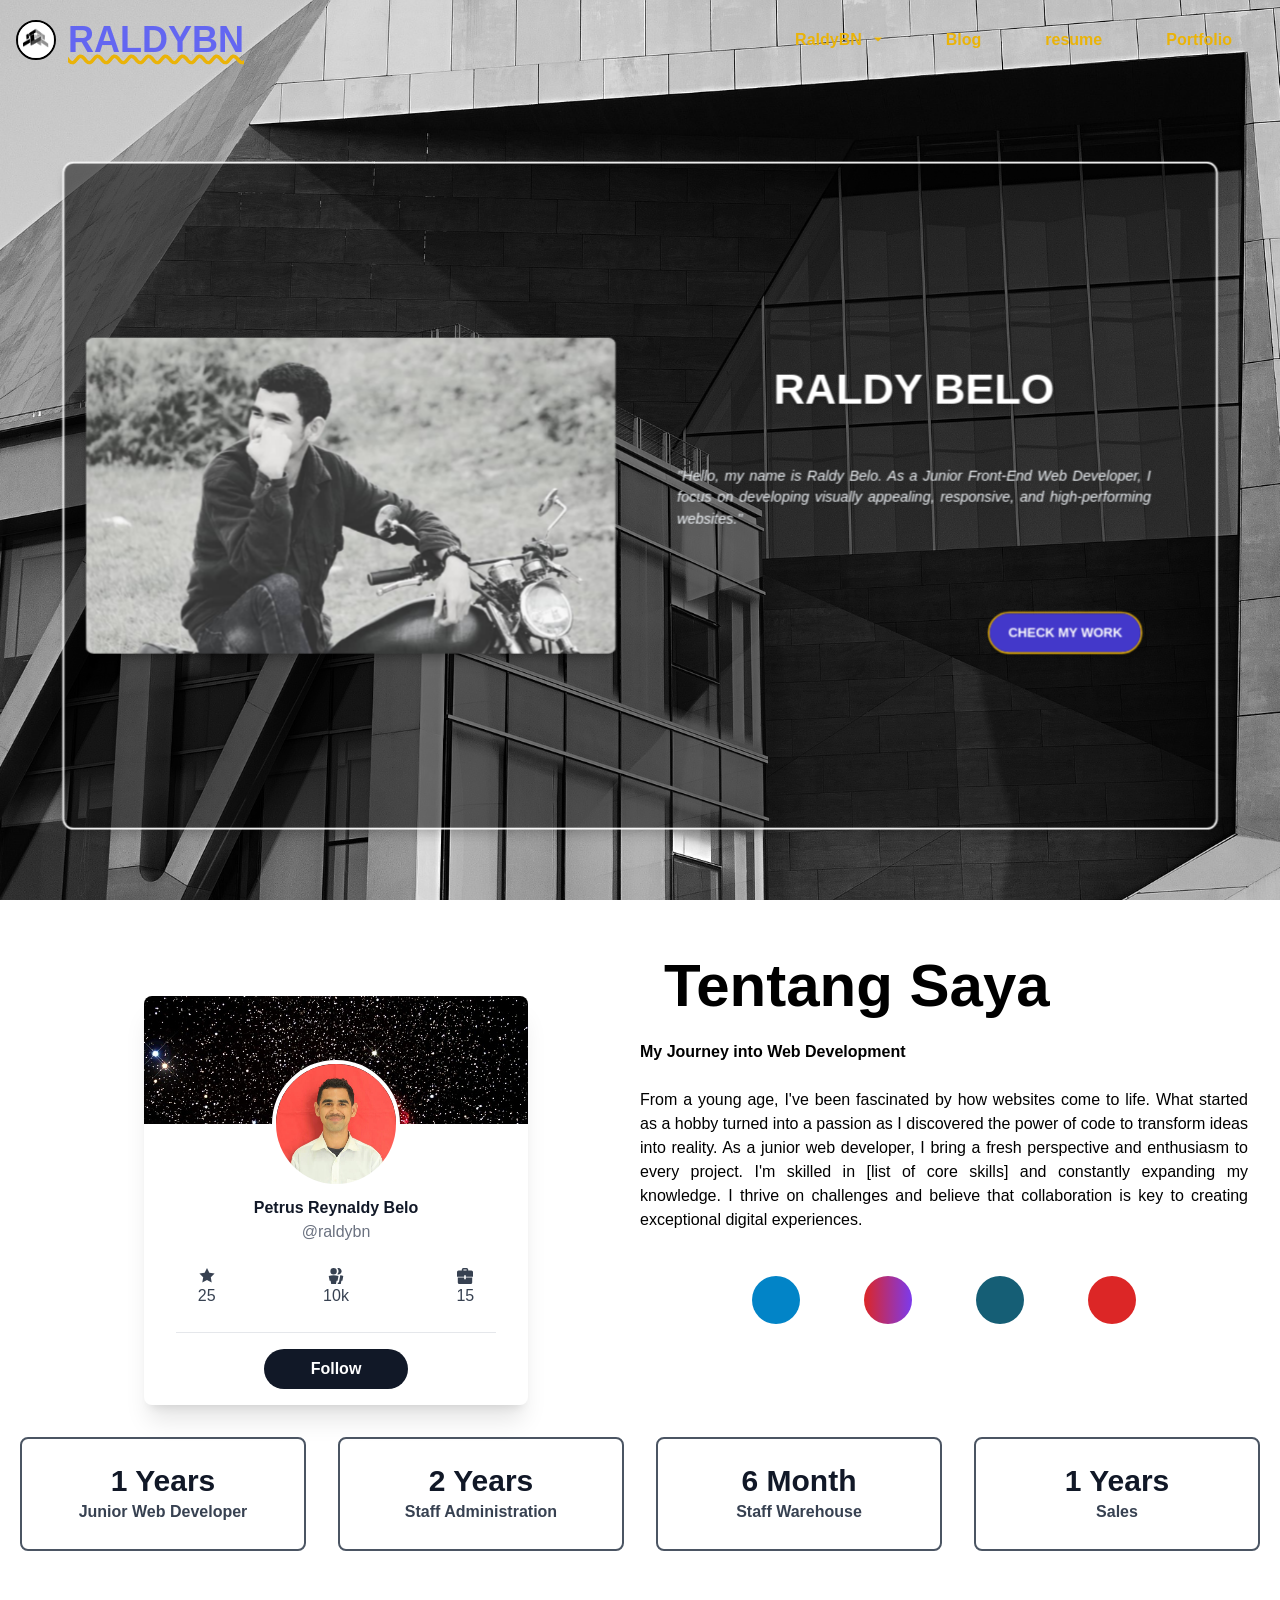
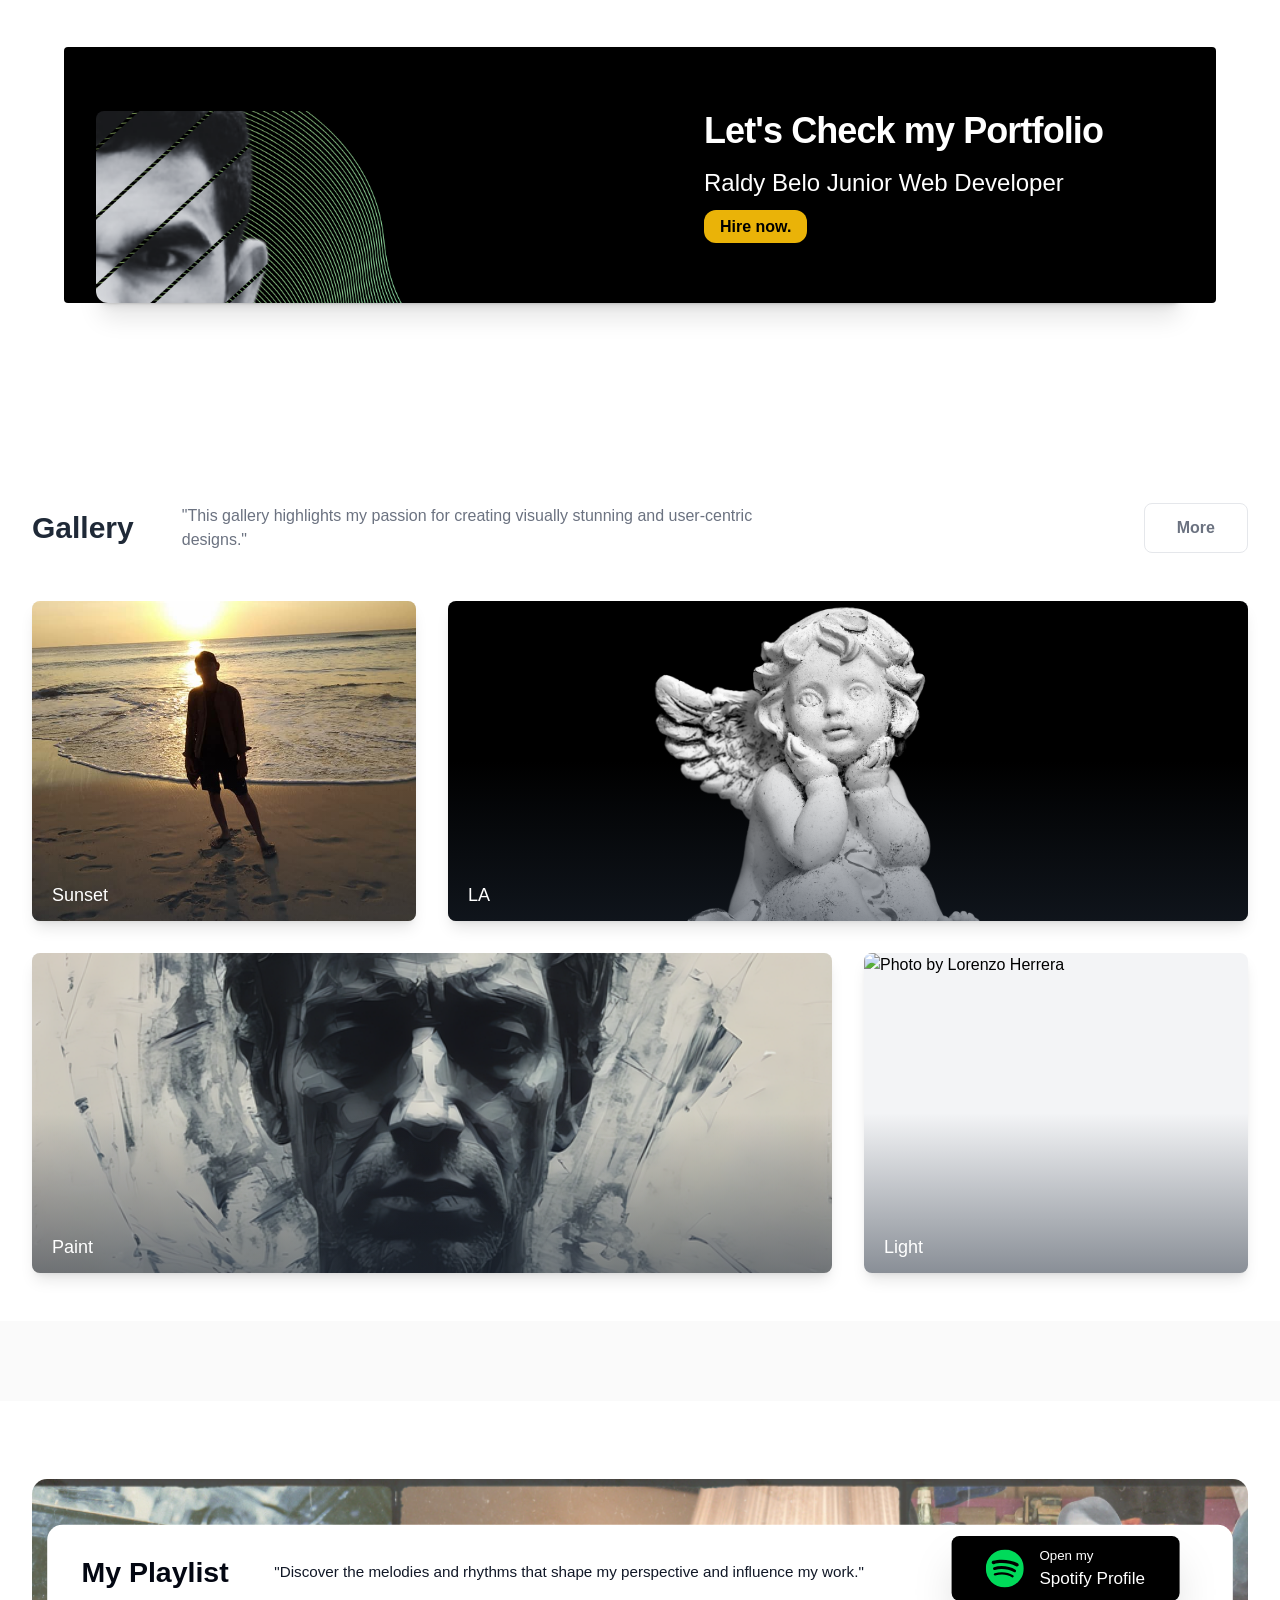
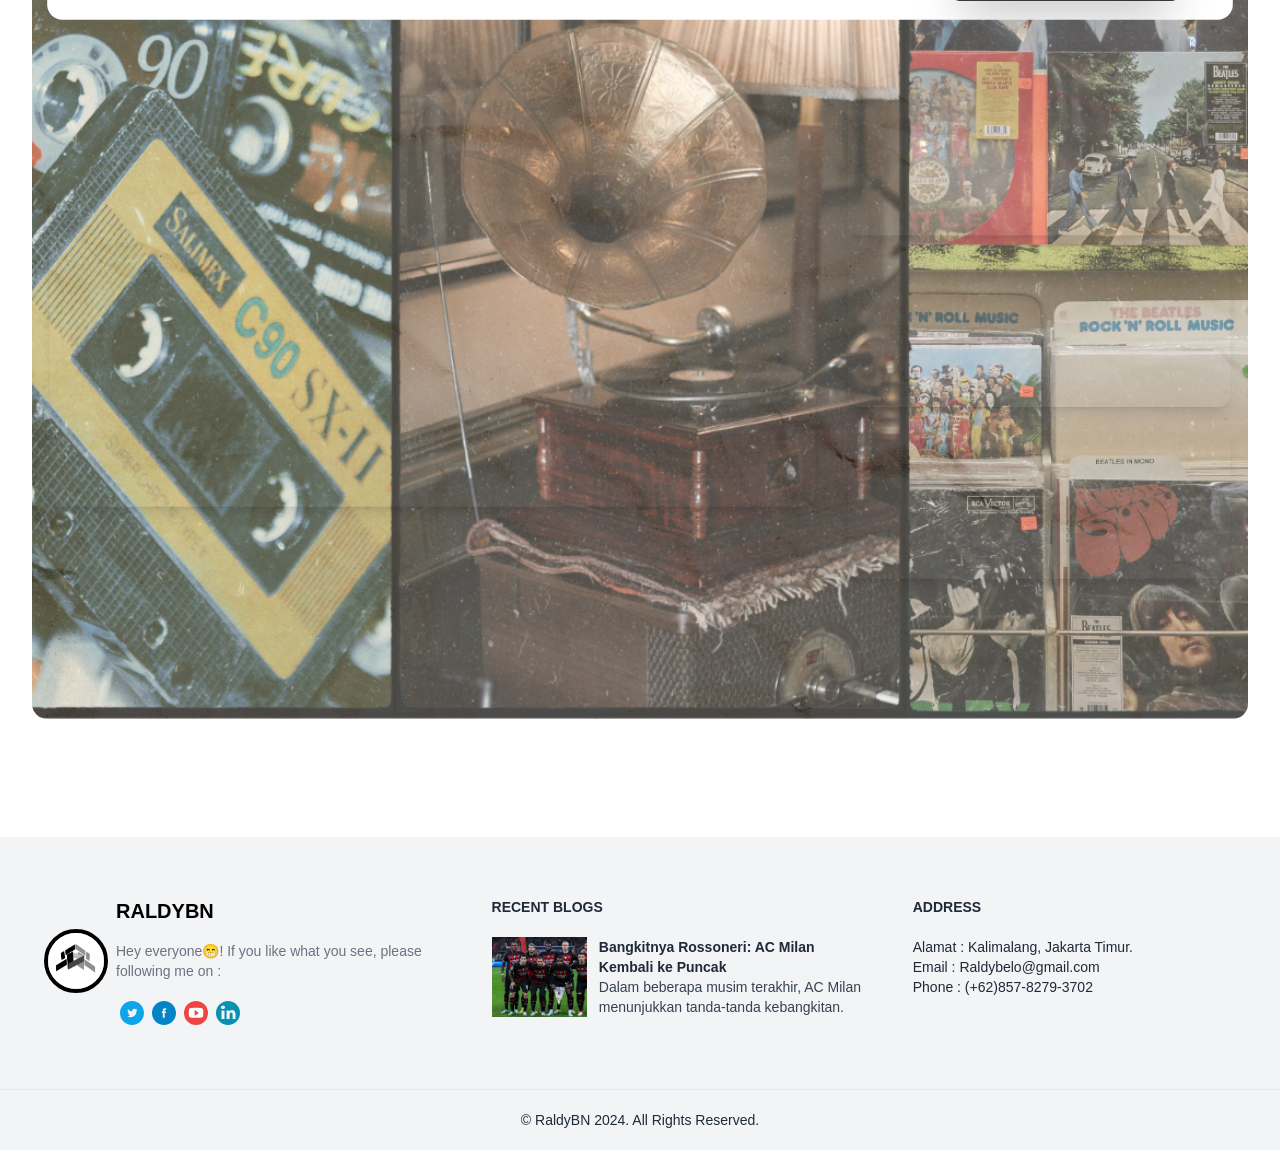
==== public/index.html @ c0b7b654 "pembaruan" ====
<!doctype html>
<html>
<head>
  <meta charset="UTF-8">
  <meta name="viewport" content="width=device-width, initial-scale=1.0">
  <script src="https://unpkg.com/boxicons@2.1.4/dist/boxicons.js"></script>
  <link rel="stylesheet" href="/public/css/style.css">
  <title>RaldyBN | Website</title>
  <link href="/public/img/logo.png" class="border-2 border-black rounded-full" style="max-width: 100%" rel="icon" />
</head>


<body class="bg-white">
  <header class="bg-transparent absolute top-0 left-0 w-full flex items-center justify-center z-10 transition duration-300 ease-in-out">
    <div class="container">
      <div class="flex items-center justify-between relative">
        <div class="px-4 flex justify-center items-center gap-1 ">
          <img src="/public/img/logo.png" alt="" class="border-2 border-black rounded-full lg:w-10 w-8">
         <a href="index.html" class="lg:text-4xl text-2xl text-indigo-500 bg-opacity-50 font-extrabold block p-2 underline decoration-wavy decoration-yellow-500 ">RALDYBN</a>
        </div>
        <div class="flex items-center px-4">
          <button id="hamburger" name="hamburger" type="button" class="block absolute right-4 lg:hidden">
            <span class="hamburger-line white transition duration-300 ease-in-out origin-top-left"></span>
            <span class="hamburger-line transition duration-300 ease-in-out"></span>
            <span class="hamburger-line transition duration-300 ease-in-out origin-bottom-left"></span>
          </button>
          <nav id="nav-menu" class="hidden  absolute py-5 bg-white shadow-lg w-auto right-4 left-4 top-full lg:block lg:static lg:bg-transparent lg:max-w-full lg:shadow-none  lg: rounded-none">
            <ul class="block lg:flex ">
              <!-- <li class="group">
                <a href="#home" class="text-base lg:text-slate-200 text-black font-bold py-2 mx-8 flex transition duration-300 ease-in-out group-hover:text-yellow-500">Beranda</a>
              </li> -->
              <div class="group">
                    <button type="button"
                        class="text-base lg:text-yellow-500 text-black font-bold py-2 mx-8 flex items-center transition duration-300 ease-in-out group-hover:text-yellow-500 lg:group-hover:text-white rounded focus:bg-gray-900">
                        RaldyBN
                        <!-- Dropdown arrow -->
                        <svg class="w-4 h-4 ml-2 -mr-1" xmlns="http://www.w3.org/2000/svg" viewBox="0 0 20 20" fill="currentColor">
                            <path fill-rule="evenodd" d="M10 12l-5-5h10l-5 5z" />
                        </svg>
                    </button>
                <!-- Dropdown menu -->
                <div
                    class="absolute overflow-hidden lg:left-cost w-40  origin-top-left bg-white divide-y divide-gray-100 rounded-md shadow-lg opacity-0 invisible group-hover:opacity-100 group-hover:visible transition duration-300">
                    <div class="py-4">
                      <a href="index.html" class="font-bold block px-4 py-2 text-sm text-gray-700 hover:text-yellow-500 lg:hover:bg-gray-100">Home</a>
                      <a href="index.html#about" class="font-bold block px-4 py-2 text-sm text-gray-700 hover:text-yellow-500 lg:hover:bg-gray-100">Tentang Saya</a>
                      <a href="index.html#gallery" class="font-bold block px-4 py-2 text-sm text-gray-700 hover:text-yellow-500 lg:hover:bg-gray-100">Gallery</a>
                      <a href="index.html#music" class="font-bold block px-4 py-2 text-sm text-gray-700 hover:text-yellow-500 lg:hover:bg-gray-100">Music</a>
                      <!-- <a href="index.html#contact" class="block px-4 py-2 text-sm text-gray-700 hover:text-yellow-500 lg:hover:bg-gray-100">Kontak Saya</a> -->
                  </div>
                </div>
              </div>
              <!-- <li class="group">
                <a href="#about" class="text-base lg:text-slate-200 text-black font-bold py-2 mx-8 flex transition duration-300 ease-in-out group-hover:text-yellow-500">Tentang Saya</a>
              </li> -->
              <li class="group">
                <a href="blog.html" class=" text-base lg:text-yellow-500 text-black font-bold py-2 mx-8 flex transition duration-300 hover:text-yellow-500 ease-in-out lg:group-hover:text-white">Blog</a>
              </li>
              <li class="group">
                <a href="resume.html" class="text-base lg:text-yellow-500 text-black font-bold py-2 mx-8 flex transition duration-300 hover:text-yellow-500 ease-in-out lg:group-hover:text-white">resume</a>
              </li>
              <li class="group">
                <a href="portfolio.html" class="text-base lg:text-yellow-500 text-black font-bold py-2 mx-8 flex transition duration-300 hover:text-yellow-500 ease-in-out lg:group-hover:text-white">Portfolio</a>
              </li>
              <!-- <li class="group">
                <a href="#contact" class="text-base lg:text-slate-200 text-black font-bold py-2 mx-8 flex transition duration-300 ease-in-out group-hover:text-yellow-500">Kontak Kami</a>
              </li> -->
            </ul>
          </nav>
        </div>
      </div>
    </div>
  </header>


  <!-- HOME START -->
  <section id="home" class="w-full h-screen bg-[url('/public/img/building.jpg')]  bg-center bg-cover bg-no-repeat">
  <!-- <section id="home" class="w-full h-screen bg-slate-100"> -->
    <div class="bg-transparent scale-95 h-full py-20">
      <div class="container gap-5 p-4 h-full drop-shadow-lg bg-black border-white scale-95 bg-opacity-50 border-solid border-2 rounded-xl lg:mt-12 lg:flex items-center mx-auto lg:px-6 md:px-12 shadow-lg">
          <div class="grid justify-items-center flex-col gap-8 md:flex-row w-full items-center">
              <div class="md:w-1/2 lg:w-full mt-8 md:mt-0">
                <img src="/public/img/img-9.png" alt="Hero Image" class=" drop-shadow-lg rounded-lg shadow-lg" />
              </div>
          </div>
          <div class="grid lg:p-12 text-justify items-center">
            <h1 class="text-4xl md:text-6xl lg:text-5xl lg:my-4 mb-0 mt-4 text-white p-5 font-extrabold justify-self-center drop-shadow-lg">
              RALDY<span class="text-white"> BELO</span> 
            </h1>
            
            <br>
            <p class="font-thin italic text-slate-100">"Hello, my name is Raldy Belo. As a Junior Front-End Web Developer, I focus on developing visually appealing, responsive, and high-performing websites."</p>
            <br>
              <div class="cursor-pointer justify-self-end lg:mt-16 scale-90 drop-shadow-lg outline-8 outline-blue-500/50">
                <a href="#about">
                  <button class="relative inline-flex items-center justify-center px-6 py-3 overflow-hidden font-medium text-yellow-600 transition duration-300 ease-out border-2 border-yellow-500 rounded-full shadow-md group">
                <span class="absolute inset-0 flex items-center justify-center w-full h-full text-slate-900 duration-300 -translate-x-full bg-yellow-500 group-hover:translate-x-0 ease">
                  <svg class="w-6 h-6" fill="none" stroke="currentColor" viewBox="0 0 24 24" xmlns="http://www.w3.org/2000/svg"><path stroke-linecap="round" stroke-linejoin="round" stroke-width="2" d="M14 5l7 7m0 0l-7 7m7-7H3"></path></svg>
                </span>
                <span class="absolute flex bg-indigo-700 justify-center items-center p-0 w-full h-full text-white font-bold transition-all duration-300 transform group-hover:translate-x-full ease">CHECK MY WORK</span>
                <span class="relative invisible text-black">CHECK MY WORK</span>
                </button>
                </a>
              </div>
          </div>
      </div>
    </div>
  </section>
  <!-- HOME END -->
    <!-- ABOUT START -->
  <section id="about" class="">
    <div  class="bg-white grid lg:flex p-8">
      <!-- about -->
      <div
        class="max-w-2xl mx-4 sm:max-w-sm md:max-w-sm lg:h-5/6 lg:max-w-sm xl:max-w-sm sm:mx-auto md:mx-auto hover:scale-110 lg:mx-auto xl:mx-auto mt-16 bg-white transition duration-300 ease-in-out shadow-xl rounded-lg text-gray-900 hover:shadow-2xl">
        <div class="rounded-t-lg h-32 overflow-hidden">
            <img class="object-cover object-top w-full" src='/public/img/stars.jpg' alt=''>
        </div>
        <div class="mx-auto w-32 h-32 relative -mt-16 border-4 border-white rounded-full overflow-hidden">
            <img class="object-cover object-center h-32" src='/public/img/profil.jpg' alt=''>
        </div>
        <div class="text-center mt-2">
            <h2 class="font-semibold">Petrus Reynaldy Belo</h2>
            <p class="text-gray-500">@raldybn</p>
        </div>
        <ul class="py-4 mt-2 text-gray-700 flex items-center justify-around">
            <li class="flex flex-col items-center justify-around">
                <svg class="w-4 fill-current text-blue-900" xmlns="http://www.w3.org/2000/svg" viewBox="0 0 20 20">
                    <path
                        d="M10 15l-5.878 3.09 1.123-6.545L.489 6.91l6.572-.955L10 0l2.939 5.955 6.572.955-4.756 4.635 1.123 6.545z" />
                </svg>
                <div>25</div>
            </li>
            <li class="flex flex-col items-center justify-between">
                <svg class="w-4 fill-current text-blue-900" xmlns="http://www.w3.org/2000/svg" viewBox="0 0 20 20">
                    <path
                        d="M7 8a4 4 0 1 1 0-8 4 4 0 0 1 0 8zm0 1c2.15 0 4.2.4 6.1 1.09L12 16h-1.25L10 20H4l-.75-4H2L.9 10.09A17.93 17.93 0 0 1 7 9zm8.31.17c1.32.18 2.59.48 3.8.92L18 16h-1.25L16 20h-3.96l.37-2h1.25l1.65-8.83zM13 0a4 4 0 1 1-1.33 7.76 5.96 5.96 0 0 0 0-7.52C12.1.1 12.53 0 13 0z" />
                </svg>
                <div>10k</div>
            </li>
            <li class="flex flex-col items-center justify-around">
                <svg class="w-4 fill-current text-blue-900" xmlns="http://www.w3.org/2000/svg" viewBox="0 0 20 20">
                    <path
                        d="M9 12H1v6a2 2 0 0 0 2 2h14a2 2 0 0 0 2-2v-6h-8v2H9v-2zm0-1H0V5c0-1.1.9-2 2-2h4V2a2 2 0 0 1 2-2h4a2 2 0 0 1 2 2v1h4a2 2 0 0 1 2 2v6h-9V9H9v2zm3-8V2H8v1h4z" />
                </svg>
                <div>15</div>
            </li>
        </ul>
      <div class="p-4 border-t mx-8 mt-2 ">
          <a href="https://www.instagram.com/raldybn/" target="_blank"><button class="w-1/2 block mx-auto rounded-full bg-gray-900 hover:shadow-lg font-semibold transition duration-300 ease-in-out text-white px-6 py-2 hover:bg-opacity-25">Follow</button></a>
      </div>
    </div>
    <div class="lg:w-2/4 w-full">
      <h1 class="font-bold text-4xl lg:text-6xl py-8 lg:p-6">Tentang Saya</h1>
      <p class="text-justify font-extralight">
        <span class="font-extrabold">My Journey into Web Development</span>
        <br>
        <br>
        From a young age, I've been fascinated by how websites come to life. What started as a hobby turned into a passion as I discovered the power of code to transform ideas into reality.
        As a junior web developer, I bring a fresh perspective and enthusiasm to every project. I'm skilled in [list of core skills] and constantly expanding my knowledge. I thrive on challenges and believe that collaboration is key to creating exceptional digital experiences.</p>
      <div class="lg:mt-9 mt-5">
       
        <ul class="text-5xl text-white w-max lg:w-full gap-8 lg:gap-16 flex flex-wrap justify-center">
            <a href="https://www.facebook.com/raldyxs" target="_blank"><li class="flex justify-center items-center p-1 bg-sky-600 hover:shadow-lg hover:opacity-50 transition duration-300 ease-in-out rounded-full mt-2 h-12 w-12">
              <box-icon class="hover:scale-125 transition duration-300 ease-in-out" name='facebook-circle' type='logo' color='#ffffff' ></box-icon>
            </li></a>
            <a href="https://www.instagram.com/raldybn/" target="_blank"><li class="flex justify-center items-center p-1 bg-gradient-to-r from-red-600 to-violet-600 hover:opacity-50 transition duration-300 ease-in-out rounded-full mt-2 h-12 w-12">
              <box-icon class="hover:scale-125 transition duration-300 ease-in-out" name='instagram-alt' type='logo' color='#ffffff' ></box-icon>
            </li></a>
            <a href="https://www.linkedin.com/in/petrus-belo-8ba5b3209/" target="_blank"><li class="flex justify-center items-center p-1 bg-cyan-800 hover:shadow-lg hover:opacity-50 transition duration-300 ease-in-out rounded-full mt-2 h-12 w-12">
              <box-icon class="hover:scale-125 transition duration-300 ease-in-out" name='linkedin' type='logo' color='#ffffff' ></box-icon>
            </li></a>
            <a href="https://www.youtube.com/@raldies5746" target="_blank"><li class="flex justify-center items-center p-1 bg-red-600 hover:shadow-lg hover:opacity-50 transition duration-300 ease-in-out rounded-full mt-2 h-12 w-12">
              <box-icon class="hover:scale-125 transition duration-300 ease-in-out" name='gmail' type='logo'  color='#ffffff'></box-icon>
            </li></a>
        </ul>
      </div>
    </div>
  </section>
  <section class="text-gray-700 body-font">
    <div class="container px-5 mx-auto">
      <div class="flex flex-wrap -m-4 text-center">
        <div class="p-4 md:w-1/4 sm:w-1/2 w-full">
          <div class="border-2 border-gray-600 px-4 py-6 rounded-lg transform transition duration-500 hover:bg-yellow-400 hover:scale-100">
            <box-icon name='code-block' animation='tada' color='#00000'></box-icon>
            <h2 class="title-font font-bold text-3xl text-gray-900">1 Years</h2>
            <p class="leading-relaxed font-bold">Junior Web Developer</p>
          </div>
        </div>
        <div class="p-4 md:w-1/4 sm:w-1/2 w-full">
          <div class="border-2 border-gray-600 px-4 py-6 rounded-lg transform transition duration-500 hover:bg-yellow-400 hover:scale-100">
            <box-icon name='folder' type='solid' animation='tada' color='#00000' ></box-icon>
            <h2 class="title-font font-bold text-3xl text-gray-900">2 Years</h2>
            <p class="leading-relaxed font-bold">Staff Administration</p>
          </div>
        </div>
        <div class="p-4 md:w-1/4 sm:w-1/2 w-full">
          <div class="border-2 border-gray-600 px-4 py-6 rounded-lg transform transition duration-500 hover:bg-yellow-400 hover:scale-100">
            <box-icon name='package' animation='tada'  color='#00000' ></box-icon>
            <h2 class="title-font font-bold text-3xl text-gray-900">6 Month</h2>
            <p class="leading-relaxed font-bold">Staff Warehouse</p>
          </div>
        </div>
        <div class="p-4 md:w-1/4 sm:w-1/2 w-full">
          <div class="border-2 border-gray-600 px-4 py-6 rounded-lg transform transition duration-500 hover:bg-yellow-400 hover:scale-100">
            <box-icon name='bar-chart-square' type='solid' animation='tada' color='#00000' ></box-icon>
            <h2 class="title-font font-bold text-3xl text-gray-900">1 Years</h2>
            <p class="leading-relaxed font-bold">Sales</p>
          </div>
        </div>
      </div>
    </div>
  </section>
  <section class="py-12 md:py-24">
    <div class="w-full max-w-6xl rounded bg-black mx-auto pl-0 pr-4 sm:px-6 md:px-8 relative">
        <div class="shadow rounded-xl">
            <div class="grid overflow-hidden text-white shadow-xl md:grid-cols-2 bg-blue-600 rounded-xl">
              <aside class="relative hidden md:block">
                <img class="absolute inset-0 object-cover object-left-top w-full h-full mt-16 -mr-16 rounded-tl-lg" src="/public/img/hero.png" alt="Discover our beautiful panel">
              </aside>
                <aside class="p-8 space-y-4 md:p-16">
                    <h2 class="text-2xl font-bold tracking-tight md:text-4xl font-headline">
                      Let's Check my Portfolio
                    </h2>

                    <p class="font-medium text-blue-100 md:text-2xl text-xs">
                       Raldy Belo <span>Junior Web Developer</span>
                    </p>

                    <div>
                        <a href="" class="bg-yellow-500 font-bold hover:bg-yellow-200 text-black text-blue-600 px-4 py-2 mt-3 rounded-xl">
                            Hire now.
                        </a>
                    </div>
                </aside>

                
            </div>
        </div>
    </div>
  </section>
  <section class="bg-zinc-50 overflow-hidden h-full mt-14 mb-14" >
      <div class="bg-white dark:bg-gray-800 h-full lg:mb-20 py-6 sm:py-8 lg:py-12">
        <div class="mx-auto max-w-screen-2xl px-4 md:px-8">
            <div class="mb-4 flex items-center justify-between gap-8 sm:mb-8 md:mb-12">
                <div class="flex items-center gap-12" id="gallery">
                    <h2 class="text-2xl font-bold text-gray-800 lg:text-3xl dark:text-white">Gallery</h2>
    
                    <p class="hidden max-w-screen-sm text-gray-500 dark:text-gray-300 md:block">
                      "This gallery highlights my passion for creating visually stunning and user-centric designs."
                    </p>
                </div>
    
                <a href="https://www.instagram.com/raldybn/" target="_blank"
                    class="inline-block rounded-lg border bg-white dark:bg-gray-700 dark:border-none px-4 py-2 text-center text-sm font-semibold text-gray-500 dark:text-gray-200 outline-none ring-indigo-300 transition duration-100 hover:bg-gray-100 focus-visible:ring active:bg-gray-200 md:px-8 md:py-3 md:text-base">
                    More
                </a>
            </div>
    
            <div class="grid grid-cols-2 gap-4 sm:grid-cols-3 md:gap-6 xl:gap-8">
                <!-- image - start -->
                <a href="#"
                    class="group relative flex h-48 items-end overflow-hidden rounded-lg bg-gray-100 shadow-lg md:h-80">
                    <img src="/public/img/galeri/about.jpg" loading="lazy" alt="Photo by Minh Pham" class="absolute inset-0 h-full w-full object-cover object-center transition duration-200 group-hover:scale-110" />
    
                    <div
                        class="pointer-events-none absolute inset-0 bg-gradient-to-t from-gray-800 via-transparent to-transparent opacity-50">
                    </div>
    
                    <span class="relative ml-4 mb-3 inline-block text-sm text-white md:ml-5 md:text-lg">Sunset</span>
                </a>
                <!-- image - end -->
    
                <!-- image - start -->
                <a href="#"
                    class="group relative flex h-48 items-end overflow-hidden rounded-lg bg-gray-100 shadow-lg md:col-span-2 md:h-80">
                    <img src="/public/img/galeri/angel.jpg" loading="lazy" alt="Photo by Magicle" class="absolute inset-0 h-full w-full object-cover object-center transition duration-200 group-hover:scale-110" />
    
                    <div
                        class="pointer-events-none absolute inset-0 bg-gradient-to-t from-gray-800 via-transparent to-transparent opacity-50">
                    </div>
    
                    <span class="relative ml-4 mb-3 inline-block text-sm text-white md:ml-5 md:text-lg">LA</span>
                </a>
                <!-- image - end -->
    
                <!-- image - start -->
                <a href="#"
                    class="group relative flex h-48 items-end overflow-hidden rounded-lg bg-gray-100 shadow-lg md:col-span-2 md:h-80">
                    <img src="/public/img/galeri/man.png" loading="lazy" alt="Photo by Martin Sanchez" class="absolute inset-0 h-full w-full object-cover object-center transition duration-200 group-hover:scale-110" />
    
                    <div
                        class="pointer-events-none absolute inset-0 bg-gradient-to-t from-gray-800 via-transparent to-transparent opacity-50">
                    </div>
    
                    <span class="relative ml-4 mb-3 inline-block text-sm text-white md:ml-5 md:text-lg">Paint</span>
                </a>
                <!-- image - end -->
    
                <!-- image - start -->
                <a href="#"
                    class="group relative flex h-48 items-end overflow-hidden rounded-lg bg-gray-100 shadow-lg md:h-80">
                    <img src="/public/img/galeri/hero2.JPG" loading="lazy" alt="Photo by Lorenzo Herrera" class="absolute inset-0 h-full w-full object-cover object-center transition duration-200 group-hover:scale-110" />
    
                    <div
                        class="pointer-events-none absolute inset-0 bg-gradient-to-t from-gray-800 via-transparent to-transparent opacity-50">
                    </div>
    
                    <span class="relative ml-4 mb-3 inline-block text-sm text-white md:ml-5 md:text-lg">Light</span>
                </a>
                <!-- image - end -->
            </div>
        </div>
      </div>     
  </section>
  <section  id="music" class="w-full lg:h-max h-max bg-[url('/public/img/spotify.png')] bg-opacity-50 scale-95 rounded-2xl bg-center lg:mb-24 my-12 bg-cover bg-no-repeat lg:pt-0 pt-8">
    <div  class="top-0 bottom-0 grid p-4 justify-center items-center bg-opacity-65 w-full h-max lg:pt-12 pb-32">
      <div class="mb-4 flex items-center scale-90 lg:scale-100 justify-between lg:px-9 px-3 gap-8 rounded-2xl bg-white w-full  sm:mb-8 md:mb-12">
        <div class="flex items-center gap-12">
            <h2 class="text-2xl font-bold text-gray-950 lg:text-3xl dark:text-white">My Playlist</h2>
            <p class="hidden max-w-screen-sm text-gray-900 dark:text-gray-300 md:block">
              "Discover the melodies and rhythms that shape my perspective and influence my work."
            </p>
        </div>
        <div class="p-3 flex flex-col items-center justify-center">
          <a href="https://open.spotify.com/user/317plqjlk5nrindlktuatyqt4is4" target="_blank">
            <button type="button" class="text-white scale-75 lg:scale-100 items-center justify-center hover:before:bg-redborder-red-500 relative text-sm px-5 py-2.5 text-center inline-flex  me-2 mb-2 w-[13rem] md:w-[15rem] overflow-hidden  bg-black shadow-2xl transition-all before:absolute before:bottom-0 before:left-0 before:top-0 before:z-0 before:h-full before:w-0 before:bg-white before:transition-all before:duration-500 hover:text-black hover:before:left-0 hover:before:w-full rounded-lg">
              <span class="text-center inline-flex items-center z-10">
                <svg width="40px" height="40px" viewBox="0 0 48 48" version="1.1" xmlns="http://www.w3.org/2000/svg" xmlns:xlink="http://www.w3.org/1999/xlink">    
                  <title>Spotify-color</title>
                  <desc>Created with Sketch.</desc>
                  <defs>
                  </defs>
                  <g id="Icons" stroke="none" stroke-width="1" fill="none" fill-rule="evenodd">
                    <g id="Color-" transform="translate(-200.000000, -460.000000)" fill="#00DA5A">
                      <path d="M238.16,481.36 C230.48,476.8 217.64,476.32 210.32,478.6 C209.12,478.96 207.92,478.24 207.56,477.16 C207.2,475.96 207.92,474.76 209,474.4 C217.52,471.88 231.56,472.36 240.44,477.64 C241.52,478.24 241.88,479.68 241.28,480.76 C240.68,481.6 239.24,481.96 238.16,481.36 M237.92,488.08 C237.32,488.92 236.24,489.28 235.4,488.68 C228.92,484.72 219.08,483.52 211.52,485.92 C210.56,486.16 209.48,485.68 209.24,484.72 C209,483.76 209.48,482.68 210.44,482.44 C219.2,479.8 230,481.12 237.44,485.68 C238.16,486.04 238.52,487.24 237.92,488.08 M235.04,494.68 C234.56,495.4 233.72,495.64 233,495.16 C227.36,491.68 220.28,490.96 211.88,492.88 C211.04,493.12 210.32,492.52 210.08,491.8 C209.84,490.96 210.44,490.24 211.16,490 C220.28,487.96 228.2,488.8 234.44,492.64 C235.28,493 235.4,493.96 235.04,494.68 M224,460 C210.8,460 200,470.8 200,484 C200,497.2 210.8,508 224,508 C237.2,508 248,497.2 248,484 C248,470.8 237.32,460 224,460" id="Spotify">
                      </path>
                    </g>
                  </g>
                </svg>
                <p class="ps-4 text-left">
                  <span class="text-sm font-light">Open my</span><br><span class="text-lg">Spotify Profile</span>
                </p>
              </span>
            </button>
          </a>
        </div>
      </div>
      <div class="lg:flex sm:scale-75 lg:scale-105 grid p-8 gap-8 lg:justify-around items-center">
        <div class="w-full">
          <iframe style="border-radius:12px" src="https://open.spotify.com/embed/track/7ivEZyVKpHlqCKFFUqOYX1?utm_source=generator&theme=0" width="100%" height="352" frameBorder="0" allowfullscreen="" allow="autoplay; clipboard-write; encrypted-media; fullscreen; picture-in-picture" loading="lazy" class="shadow-lg  hover:shadow-indigo-500"></iframe>
        </div>
        <div class="lg:flex lg:flex-wrap grid gap-5 lg:w-2/4">
          <iframe style="border-radius:12px" src="https://open.spotify.com/embed/track/6WsG550j67Aj29z0iel7lo?utm_source=generator&theme=0" width="100%" height="152" frameBorder="0" allowfullscreen="" allow="autoplay; clipboard-write; encrypted-media; fullscreen; picture-in-picture" loading="lazy" class="shadow-lg  hover:shadow-indigo-500"></iframe>
          <iframe style="border-radius:12px" src="https://open.spotify.com/embed/track/1Y57iWs9X7krJxQpuFLAjq?utm_source=generator&theme=0" width="100%" height="152" frameBorder="0" allowfullscreen="" allow="autoplay; clipboard-write; encrypted-media; fullscreen; picture-in-picture" loading="lazy" class="shadow-lg  hover:shadow-indigo-500"></iframe>
          <iframe style="border-radius:12px" src="https://open.spotify.com/embed/track/0X6urbVPZcWoeb68fTsmV3?utm_source=generator&theme=0" width="100%" height="152" frameBorder="0" allowfullscreen="" allow="autoplay; clipboard-write; encrypted-media; fullscreen; picture-in-picture" loading="lazy" class="shadow-lg hover:shadow-indigo-500"></iframe>
        </div>
      </div>
    </div>
  </section>
  <!-- GALLERY END--> 

  <!-- CONTACT START -->
  <!-- <section id="contact" class="bg-orange shadow-2xl m-4 scale-100 h-max rounded-xl px-5 pb-12 my-6">
    <div class="lg:flex grid items-center justify-around gap-5">
      <form method="post" class="">
        <div class="h-max w-full  rounded-lg">
            <div class="">
              <div class="p-4 md:p-8">
                <h1 class="text-black font-extrabold text-center pb-8 text-4xl md:text-5xl lg:text-6xl">CONTACT ME</h1>
                  <form class="flex flex-col lg:items-center">
                    <div class=" xl:w-full">
                      <div class="flex flex-col md:flex-row">
                        <input id="name" name="name" type="text"
                              class="my-2 py-2 px-4 rounded-md bg-yellow-100 text-gray-800 w-full md:w-1/2 md:mr-2 outline-none focus:ring-2 focus:ring-blue-600"
                              placeholder="Name">
                        <input id="email" name="name" type="email"
                              class="my-2 py-2 px-4 rounded-md bg-yellow-100 text-gray-800 w-full md:w-1/2 md:ml-2 outline-none focus:ring-2 focus:ring-blue-600"
                              placeholder="Email">
                      </div>
                        <input id="subject" type="text" placeholder="Subject"
                              class="my-2 py-2 px-4 rounded-md bg-yellow-100 text-gray-800 w-full outline-none focus:ring-2 focus:ring-blue-600">
                        <textarea id="message" name=message" rows="5" placeholder="Say Something"
                              class="my-2 py-2 px-4 rounded-md bg-yellow-100 text-gray-800 w-full outline-none focus:ring-2 focus:ring-blue-600"></textarea>
                    </div>
                    <button
                         class="border-2 text-md font-bold mt-5 rounded-md py-2 px-4 bg-indigo-400 hover:bg-indigo-500 text-gray-800 hover:text-white transition duration-300 ease-in-out focus:ring-blue-600">
                          Send Message
                    </button>
                    <div class="mt-4">
                            <p class="text-white">If you prefer not to use web forms, you can reveal our email address on <a href="https://veilmail.io/e/FkKh7o"
                                class="underline text-white" target="_blank">veilmail.io/e/FkKh7o</a>.
                    </div>
                  </form>
              </div>
            </div>
        </div>
        <div id="map" class="relative rounded-2xl scale-90 h-3/5 lg:h-full lg:w-1/2 w-full overflow-hidden bg-cover bg-[50%] bg-no-repeat ">
          <iframe src="https://www.google.com/maps/embed?pb=!1m18!1m12!1m3!1d4048.7804112313534!2d106.88583167508423!3d-6.243658593744671!2m3!1f0!2f0!3f0!3m2!1i1024!2i768!4f13.1!3m3!1m2!1s0x2e69f31629dc969d%3A0x92ffb3b6d61e68bc!2sJl.%20Sumbawa%2C%20RW.16%2C%20Halim%20Perdana%20Kusumah%2C%20Kec.%20Makasar%2C%20Kota%20Jakarta%20Timur%2C%20Daerah%20Khusus%20Ibukota%20Jakarta%2013610!5e1!3m2!1sid!2sid!4v1723711544383!5m2!1sid!2sid" width="600" height="450" style="border:0;" allowfullscreen="" loading="lazy" referrerpolicy="no-referrer-when-downgrade"></iframe>
        </div>
    </form>
    </div>
  </section> -->
  <!-- CONTACT END -->

 

  <footer class="lg:flex justify-around items-baseline w-full lg:h-full h-full bottom-0 left-0 right-0">
    <div class="bg-gray-100">
      <div class=" py-10 px-4 sm:px-6  text-gray-800 sm:flex justify-between mx-auto">
          <div class="p-5 sm:w-4/12 lg:w-full">
            <div class="lg:flex lg:justify-center items-center grid gap-2">
            <img src="/public/img/logo.png" alt="" class=" border-4 border-black rounded-full justify-self-center h-max w-16">
              <div class="grid">
                <h3 class="font-bold text-xl text-black mb-4">RALDYBN</h3>
                <p class="text-gray-500 text-sm mb-5">Hey everyone😁!  If you like what you see, please following me on : </p>
                <div class="flex-row flex">
                    <a href="https://x.com/Raldy3940694114" target="_blank"  class="w-6 mx-1">
                        <svg class="fill-current cursor-pointer text-sky-500 hover:opacity-50 transition duration-300 ease-in-out" width="100%"
                            height="100%" viewBox="0 0 24 24" version="1.1" xmlns="http://www.w3.org/2000/svg"
                            xmlns:xlink="http://www.w3.org/1999/xlink" xml:space="preserve"
                            xmlns:serif="http://www.serif.com/"
                            style="fill-rule: evenodd; clip-rule: evenodd; stroke-linejoin: round; stroke-miterlimit: 2;">
                            <path id="Twitter" d="M24,12c0,6.627 -5.373,12 -12,12c-6.627,0 -12,-5.373 -12,-12c0,-6.627
                      5.373,-12 12,-12c6.627,0 12,5.373 12,12Zm-6.465,-3.192c-0.379,0.168
                      -0.786,0.281 -1.213,0.333c0.436,-0.262 0.771,-0.676
                      0.929,-1.169c-0.408,0.242 -0.86,0.418 -1.341,0.513c-0.385,-0.411
                      -0.934,-0.667 -1.541,-0.667c-1.167,0 -2.112,0.945 -2.112,2.111c0,0.166
                      0.018,0.327 0.054,0.482c-1.754,-0.088 -3.31,-0.929
                      -4.352,-2.206c-0.181,0.311 -0.286,0.674 -0.286,1.061c0,0.733 0.373,1.379
                      0.94,1.757c-0.346,-0.01 -0.672,-0.106 -0.956,-0.264c-0.001,0.009
                      -0.001,0.018 -0.001,0.027c0,1.023 0.728,1.877 1.694,2.07c-0.177,0.049
                      -0.364,0.075 -0.556,0.075c-0.137,0 -0.269,-0.014 -0.397,-0.038c0.268,0.838
                      1.048,1.449 1.972,1.466c-0.723,0.566 -1.633,0.904 -2.622,0.904c-0.171,0
                      -0.339,-0.01 -0.504,-0.03c0.934,0.599 2.044,0.949 3.237,0.949c3.883,0
                      6.007,-3.217 6.007,-6.008c0,-0.091 -0.002,-0.183 -0.006,-0.273c0.413,-0.298
                      0.771,-0.67 1.054,-1.093Z"></path>
                        </svg>
                    </a>
                    <a href= "https://www.facebook.com/raldyxs" target="_blank" class="w-6 mx-1">
                        <svg class="fill-current cursor-pointer text-sky-600 hover:opacity-50 transition duration-300 ease-in-out" width="100%"
                            height="100%" viewBox="0 0 24 24" version="1.1" xmlns="http://www.w3.org/2000/svg"
                            xmlns:xlink="http://www.w3.org/1999/xlink" xml:space="preserve"
                            xmlns:serif="http://www.serif.com/"
                            style="fill-rule: evenodd; clip-rule: evenodd; stroke-linejoin: round; stroke-miterlimit: 2;">
                            <path id="Facebook" d="M24,12c0,6.627 -5.373,12 -12,12c-6.627,0 -12,-5.373 -12,-12c0,-6.627
                      5.373,-12 12,-12c6.627,0 12,5.373
                      12,12Zm-11.278,0l1.294,0l0.172,-1.617l-1.466,0l0.002,-0.808c0,-0.422
                      0.04,-0.648 0.646,-0.648l0.809,0l0,-1.616l-1.295,0c-1.555,0 -2.103,0.784
                      -2.103,2.102l0,0.97l-0.969,0l0,1.617l0.969,0l0,4.689l1.941,0l0,-4.689Z"></path>
                        </svg>
                    </a>
                    <a href="https://www.youtube.com/@raldies5746" target="_blank" class="w-6 mx-1">
                        <svg class="fill-current cursor-pointer text-red-500 hover:opacity-50 transition duration-300 ease-in-out" width="100%"
                            height="100%" viewBox="0 0 24 24" version="1.1" xmlns="http://www.w3.org/2000/svg"
                            xmlns:xlink="http://www.w3.org/1999/xlink" xml:space="preserve"
                            xmlns:serif="http://www.serif.com/"
                            style="fill-rule: evenodd; clip-rule: evenodd; stroke-linejoin: round; stroke-miterlimit: 2;">
                            <g id="Layer_1">
                                <circle id="Oval" cx="12" cy="12" r="12"></circle>
                                <path id="Shape" d="M19.05,8.362c0,-0.062 0,-0.125 -0.063,-0.187l0,-0.063c-0.187,-0.562
                        -0.687,-0.937 -1.312,-0.937l0.125,0c0,0 -2.438,-0.375 -5.75,-0.375c-3.25,0
                        -5.75,0.375 -5.75,0.375l0.125,0c-0.625,0 -1.125,0.375
                        -1.313,0.937l0,0.063c0,0.062 0,0.125 -0.062,0.187c-0.063,0.625 -0.25,1.938
                        -0.25,3.438c0,1.5 0.187,2.812 0.25,3.437c0,0.063 0,0.125
                        0.062,0.188l0,0.062c0.188,0.563 0.688,0.938 1.313,0.938l-0.125,0c0,0
                        2.437,0.375 5.75,0.375c3.25,0 5.75,-0.375 5.75,-0.375l-0.125,0c0.625,0
                        1.125,-0.375 1.312,-0.938l0,-0.062c0,-0.063 0,-0.125
                        0.063,-0.188c0.062,-0.625 0.25,-1.937 0.25,-3.437c0,-1.5 -0.125,-2.813
                        -0.25,-3.438Zm-4.634,3.927l-3.201,2.315c-0.068,0.068 -0.137,0.068
                        -0.205,0.068c-0.068,0 -0.136,0 -0.204,-0.068c-0.136,-0.068 -0.204,-0.204
                        -0.204,-0.34l0,-4.631c0,-0.136 0.068,-0.273 0.204,-0.341c0.136,-0.068
                        0.272,-0.068 0.409,0l3.201,2.316c0.068,0.068 0.136,0.204
                        0.136,0.34c0.068,0.136 0,0.273 -0.136,0.341Z" style="fill: rgb(255, 255, 255);"></path>
                            </g>
                        </svg>
                    </a>
                    <a href="https://www.linkedin.com/in/petrus-belo-8ba5b3209/" target="_blank" class="w-6 mx-1">
                        <svg class="fill-current cursor-pointer text-cyan-600 hover:opacity-50 transition duration-300 ease-in-out" width="100%"
                            height="100%" viewBox="0 0 24 24" version="1.1" xmlns="http://www.w3.org/2000/svg"
                            xmlns:xlink="http://www.w3.org/1999/xlink" xml:space="preserve"
                            xmlns:serif="http://www.serif.com/"
                            style="fill-rule: evenodd; clip-rule: evenodd; stroke-linejoin: round; stroke-miterlimit: 2;">
                            <path id="Shape" d="M7.3,0.9c1.5,-0.6 3.1,-0.9 4.7,-0.9c1.6,0 3.2,0.3 4.7,0.9c1.5,0.6 2.8,1.5
                      3.8,2.6c1,1.1 1.9,2.3 2.6,3.8c0.7,1.5 0.9,3 0.9,4.7c0,1.7 -0.3,3.2
                      -0.9,4.7c-0.6,1.5 -1.5,2.8 -2.6,3.8c-1.1,1 -2.3,1.9 -3.8,2.6c-1.5,0.7
                      -3.1,0.9 -4.7,0.9c-1.6,0 -3.2,-0.3 -4.7,-0.9c-1.5,-0.6 -2.8,-1.5
                      -3.8,-2.6c-1,-1.1 -1.9,-2.3 -2.6,-3.8c-0.7,-1.5 -0.9,-3.1 -0.9,-4.7c0,-1.6
                      0.3,-3.2 0.9,-4.7c0.6,-1.5 1.5,-2.8 2.6,-3.8c1.1,-1 2.3,-1.9
                      3.8,-2.6Zm-0.3,7.1c0.6,0 1.1,-0.2 1.5,-0.5c0.4,-0.3 0.5,-0.8 0.5,-1.3c0,-0.5
                      -0.2,-0.9 -0.6,-1.2c-0.4,-0.3 -0.8,-0.5 -1.4,-0.5c-0.6,0 -1.1,0.2
                      -1.4,0.5c-0.3,0.3 -0.6,0.7 -0.6,1.2c0,0.5 0.2,0.9 0.5,1.3c0.3,0.4 0.9,0.5
                      1.5,0.5Zm1.5,10l0,-8.5l-3,0l0,8.5l3,0Zm11,0l0,-4.5c0,-1.4 -0.3,-2.5
                      -0.9,-3.3c-0.6,-0.8 -1.5,-1.2 -2.6,-1.2c-0.6,0 -1.1,0.2 -1.5,0.5c-0.4,0.3
                      -0.8,0.8 -0.9,1.3l-0.1,-1.3l-3,0l0.1,2l0,6.5l3,0l0,-4.5c0,-0.6 0.1,-1.1
                      0.4,-1.5c0.3,-0.4 0.6,-0.5 1.1,-0.5c0.5,0 0.9,0.2 1.1,0.5c0.2,0.3 0.4,0.8
                      0.4,1.5l0,4.5l2.9,0Z"></path>
                        </svg>
                    </a>
                    <!-- <a href="/#" class="w-6 mx-1">
                        <svg class="fill-current cursor-pointer text-gray-500 hover:text-gray-800" width="100%"
                            height="100%" viewBox="0 0 24 24" version="1.1" xmlns="http://www.w3.org/2000/svg"
                            xmlns:xlink="http://www.w3.org/1999/xlink" xml:space="preserve"
                            xmlns:serif="http://www.serif.com/"
                            style="fill-rule: evenodd; clip-rule: evenodd; stroke-linejoin: round; stroke-miterlimit: 2;">
                            <path id="Combined-Shape" d="M12,24c6.627,0 12,-5.373 12,-12c0,-6.627 -5.373,-12 -12,-12c-6.627,0
                      -12,5.373 -12,12c0,6.627 5.373,12 12,12Zm6.591,-15.556l-0.722,0c-0.189,0
                      -0.681,0.208 -0.681,0.385l0,6.422c0,0.178 0.492,0.323
                      0.681,0.323l0.722,0l0,1.426l-4.675,0l0,-1.426l0.935,0l0,-6.655l-0.163,0l-2.251,8.081l-1.742,0l-2.222,-8.081l-0.168,0l0,6.655l0.935,0l0,1.426l-3.74,0l0,-1.426l0.519,0c0.203,0
                      0.416,-0.145 0.416,-0.323l0,-6.422c0,-0.177 -0.213,-0.385
                      -0.416,-0.385l-0.519,0l0,-1.426l4.847,0l1.583,5.704l0.042,0l1.598,-5.704l5.021,0l0,1.426Z"></path>
                        </svg>
                    </a> -->
                </div>
              </div>
            </div>
          </div>
          <a href="blog-page1.html" class="lg:w-full">
            <div class="p-5 lg:w-full flex flex-col">
                <div class="text-sm uppercase text-gray-800 font-bold mb-5">Recent Blogs</div>
                <div class="flex mb-3 hover:scale-105 hover:rounded hover:border-solid transition duration-200 ease-in-out hover:shadow-2xl">
                    <div class="h-20 w-3/12 bg-cover "
                        style="background-image: url('../public/img/blog/milan.jpg.crdownload')"
                        title="">
                    </div>
                    <div class="pl-3 w-9/12 ">
                        <div class="font-bold text-sm">Bangkitnya Rossoneri: AC Milan Kembali ke Puncak</div>
                        <p class="text-gray-700 text-sm">
                          Dalam beberapa musim terakhir, AC Milan menunjukkan tanda-tanda kebangkitan. 
                        </p>
                    </div>
                </div>
            </div>
          </a>
          <div class="p-5 lg:w-4/5">
              
              <div class="text-sm uppercase text-gray-800 font-bold mb-5">Address</div>
              <ul class="grid">
                  <li class="text-sm">
                     Alamat : Kalimalang, Jakarta Timur.
                  </li>
                  <li class="text-sm">
                      Email : Raldybelo@gmail.com
                  </li>
                  <li class="text-sm">
                      Phone : (+62)857-8279-3702
                  </li>
              </ul>
          </div>
      </div>
      <div class="flex py-5 m-auto text-gray-800 text-sm flex-col items-center border-t max-w-screen-xl">
          <p>© RaldyBN 2024. All Rights Reserved.</p>
      </div>
  </div>
  </footer>

  

  <script src="/dist/js/script.js"></script>
  <script>
    feather.replace();
  </script>
  
</body>
</html>
---- public/css/style.css ----
/*
! tailwindcss v3.4.4 | MIT License | https://tailwindcss.com
*/

/*
1. Prevent padding and border from affecting element width. (https://github.com/mozdevs/cssremedy/issues/4)
2. Allow adding a border to an element by just adding a border-width. (https://github.com/tailwindcss/tailwindcss/pull/116)
*/

*,
::before,
::after {
  box-sizing: border-box;
  /* 1 */
  border-width: 0;
  /* 2 */
  border-style: solid;
  /* 2 */
  border-color: #e5e7eb;
  /* 2 */
}

::before,
::after {
  --tw-content: '';
}

/*
1. Use a consistent sensible line-height in all browsers.
2. Prevent adjustments of font size after orientation changes in iOS.
3. Use a more readable tab size.
4. Use the user's configured `sans` font-family by default.
5. Use the user's configured `sans` font-feature-settings by default.
6. Use the user's configured `sans` font-variation-settings by default.
7. Disable tap highlights on iOS
*/

html,
:host {
  line-height: 1.5;
  /* 1 */
  -webkit-text-size-adjust: 100%;
  /* 2 */
  -moz-tab-size: 4;
  /* 3 */
  -o-tab-size: 4;
     tab-size: 4;
  /* 3 */
  font-family: ui-sans-serif, system-ui, sans-serif, "Apple Color Emoji", "Segoe UI Emoji", "Segoe UI Symbol", "Noto Color Emoji";
  /* 4 */
  font-feature-settings: normal;
  /* 5 */
  font-variation-settings: normal;
  /* 6 */
  -webkit-tap-highlight-color: transparent;
  /* 7 */
}

/*
1. Remove the margin in all browsers.
2. Inherit line-height from `html` so users can set them as a class directly on the `html` element.
*/

body {
  margin: 0;
  /* 1 */
  line-height: inherit;
  /* 2 */
}

/*
1. Add the correct height in Firefox.
2. Correct the inheritance of border color in Firefox. (https://bugzilla.mozilla.org/show_bug.cgi?id=190655)
3. Ensure horizontal rules are visible by default.
*/

hr {
  height: 0;
  /* 1 */
  color: inherit;
  /* 2 */
  border-top-width: 1px;
  /* 3 */
}

/*
Add the correct text decoration in Chrome, Edge, and Safari.
*/

abbr:where([title]) {
  -webkit-text-decoration: underline dotted;
          text-decoration: underline dotted;
}

/*
Remove the default font size and weight for headings.
*/

h1,
h2,
h3,
h4,
h5,
h6 {
  font-size: inherit;
  font-weight: inherit;
}

/*
Reset links to optimize for opt-in styling instead of opt-out.
*/

a {
  color: inherit;
  text-decoration: inherit;
}

/*
Add the correct font weight in Edge and Safari.
*/

b,
strong {
  font-weight: bolder;
}

/*
1. Use the user's configured `mono` font-family by default.
2. Use the user's configured `mono` font-feature-settings by default.
3. Use the user's configured `mono` font-variation-settings by default.
4. Correct the odd `em` font sizing in all browsers.
*/

code,
kbd,
samp,
pre {
  font-family: ui-monospace, SFMono-Regular, Menlo, Monaco, Consolas, "Liberation Mono", "Courier New", monospace;
  /* 1 */
  font-feature-settings: normal;
  /* 2 */
  font-variation-settings: normal;
  /* 3 */
  font-size: 1em;
  /* 4 */
}

/*
Add the correct font size in all browsers.
*/

small {
  font-size: 80%;
}

/*
Prevent `sub` and `sup` elements from affecting the line height in all browsers.
*/

sub,
sup {
  font-size: 75%;
  line-height: 0;
  position: relative;
  vertical-align: baseline;
}

sub {
  bottom: -0.25em;
}

sup {
  top: -0.5em;
}

/*
1. Remove text indentation from table contents in Chrome and Safari. (https://bugs.chromium.org/p/chromium/issues/detail?id=999088, https://bugs.webkit.org/show_bug.cgi?id=201297)
2. Correct table border color inheritance in all Chrome and Safari. (https://bugs.chromium.org/p/chromium/issues/detail?id=935729, https://bugs.webkit.org/show_bug.cgi?id=195016)
3. Remove gaps between table borders by default.
*/

table {
  text-indent: 0;
  /* 1 */
  border-color: inherit;
  /* 2 */
  border-collapse: collapse;
  /* 3 */
}

/*
1. Change the font styles in all browsers.
2. Remove the margin in Firefox and Safari.
3. Remove default padding in all browsers.
*/

button,
input,
optgroup,
select,
textarea {
  font-family: inherit;
  /* 1 */
  font-feature-settings: inherit;
  /* 1 */
  font-variation-settings: inherit;
  /* 1 */
  font-size: 100%;
  /* 1 */
  font-weight: inherit;
  /* 1 */
  line-height: inherit;
  /* 1 */
  letter-spacing: inherit;
  /* 1 */
  color: inherit;
  /* 1 */
  margin: 0;
  /* 2 */
  padding: 0;
  /* 3 */
}

/*
Remove the inheritance of text transform in Edge and Firefox.
*/

button,
select {
  text-transform: none;
}

/*
1. Correct the inability to style clickable types in iOS and Safari.
2. Remove default button styles.
*/

button,
input:where([type='button']),
input:where([type='reset']),
input:where([type='submit']) {
  -webkit-appearance: button;
  /* 1 */
  background-color: transparent;
  /* 2 */
  background-image: none;
  /* 2 */
}

/*
Use the modern Firefox focus style for all focusable elements.
*/

:-moz-focusring {
  outline: auto;
}

/*
Remove the additional `:invalid` styles in Firefox. (https://github.com/mozilla/gecko-dev/blob/2f9eacd9d3d995c937b4251a5557d95d494c9be1/layout/style/res/forms.css#L728-L737)
*/

:-moz-ui-invalid {
  box-shadow: none;
}

/*
Add the correct vertical alignment in Chrome and Firefox.
*/

progress {
  vertical-align: baseline;
}

/*
Correct the cursor style of increment and decrement buttons in Safari.
*/

::-webkit-inner-spin-button,
::-webkit-outer-spin-button {
  height: auto;
}

/*
1. Correct the odd appearance in Chrome and Safari.
2. Correct the outline style in Safari.
*/

[type='search'] {
  -webkit-appearance: textfield;
  /* 1 */
  outline-offset: -2px;
  /* 2 */
}

/*
Remove the inner padding in Chrome and Safari on macOS.
*/

::-webkit-search-decoration {
  -webkit-appearance: none;
}

/*
1. Correct the inability to style clickable types in iOS and Safari.
2. Change font properties to `inherit` in Safari.
*/

::-webkit-file-upload-button {
  -webkit-appearance: button;
  /* 1 */
  font: inherit;
  /* 2 */
}

/*
Add the correct display in Chrome and Safari.
*/

summary {
  display: list-item;
}

/*
Removes the default spacing and border for appropriate elements.
*/

blockquote,
dl,
dd,
h1,
h2,
h3,
h4,
h5,
h6,
hr,
figure,
p,
pre {
  margin: 0;
}

fieldset {
  margin: 0;
  padding: 0;
}

legend {
  padding: 0;
}

ol,
ul,
menu {
  list-style: none;
  margin: 0;
  padding: 0;
}

/*
Reset default styling for dialogs.
*/

dialog {
  padding: 0;
}

/*
Prevent resizing textareas horizontally by default.
*/

textarea {
  resize: vertical;
}

/*
1. Reset the default placeholder opacity in Firefox. (https://github.com/tailwindlabs/tailwindcss/issues/3300)
2. Set the default placeholder color to the user's configured gray 400 color.
*/

input::-moz-placeholder, textarea::-moz-placeholder {
  opacity: 1;
  /* 1 */
  color: #9ca3af;
  /* 2 */
}

input::placeholder,
textarea::placeholder {
  opacity: 1;
  /* 1 */
  color: #9ca3af;
  /* 2 */
}

/*
Set the default cursor for buttons.
*/

button,
[role="button"] {
  cursor: pointer;
}

/*
Make sure disabled buttons don't get the pointer cursor.
*/

:disabled {
  cursor: default;
}

/*
1. Make replaced elements `display: block` by default. (https://github.com/mozdevs/cssremedy/issues/14)
2. Add `vertical-align: middle` to align replaced elements more sensibly by default. (https://github.com/jensimmons/cssremedy/issues/14#issuecomment-634934210)
   This can trigger a poorly considered lint error in some tools but is included by design.
*/

img,
svg,
video,
canvas,
audio,
iframe,
embed,
object {
  display: block;
  /* 1 */
  vertical-align: middle;
  /* 2 */
}

/*
Constrain images and videos to the parent width and preserve their intrinsic aspect ratio. (https://github.com/mozdevs/cssremedy/issues/14)
*/

img,
video {
  max-width: 100%;
  height: auto;
}

/* Make elements with the HTML hidden attribute stay hidden by default */

[hidden] {
  display: none;
}

*, ::before, ::after {
  --tw-border-spacing-x: 0;
  --tw-border-spacing-y: 0;
  --tw-translate-x: 0;
  --tw-translate-y: 0;
  --tw-rotate: 0;
  --tw-skew-x: 0;
  --tw-skew-y: 0;
  --tw-scale-x: 1;
  --tw-scale-y: 1;
  --tw-pan-x:  ;
  --tw-pan-y:  ;
  --tw-pinch-zoom:  ;
  --tw-scroll-snap-strictness: proximity;
  --tw-gradient-from-position:  ;
  --tw-gradient-via-position:  ;
  --tw-gradient-to-position:  ;
  --tw-ordinal:  ;
  --tw-slashed-zero:  ;
  --tw-numeric-figure:  ;
  --tw-numeric-spacing:  ;
  --tw-numeric-fraction:  ;
  --tw-ring-inset:  ;
  --tw-ring-offset-width: 0px;
  --tw-ring-offset-color: #fff;
  --tw-ring-color: rgb(59 130 246 / 0.5);
  --tw-ring-offset-shadow: 0 0 #0000;
  --tw-ring-shadow: 0 0 #0000;
  --tw-shadow: 0 0 #0000;
  --tw-shadow-colored: 0 0 #0000;
  --tw-blur:  ;
  --tw-brightness:  ;
  --tw-contrast:  ;
  --tw-grayscale:  ;
  --tw-hue-rotate:  ;
  --tw-invert:  ;
  --tw-saturate:  ;
  --tw-sepia:  ;
  --tw-drop-shadow:  ;
  --tw-backdrop-blur:  ;
  --tw-backdrop-brightness:  ;
  --tw-backdrop-contrast:  ;
  --tw-backdrop-grayscale:  ;
  --tw-backdrop-hue-rotate:  ;
  --tw-backdrop-invert:  ;
  --tw-backdrop-opacity:  ;
  --tw-backdrop-saturate:  ;
  --tw-backdrop-sepia:  ;
  --tw-contain-size:  ;
  --tw-contain-layout:  ;
  --tw-contain-paint:  ;
  --tw-contain-style:  ;
}

::backdrop {
  --tw-border-spacing-x: 0;
  --tw-border-spacing-y: 0;
  --tw-translate-x: 0;
  --tw-translate-y: 0;
  --tw-rotate: 0;
  --tw-skew-x: 0;
  --tw-skew-y: 0;
  --tw-scale-x: 1;
  --tw-scale-y: 1;
  --tw-pan-x:  ;
  --tw-pan-y:  ;
  --tw-pinch-zoom:  ;
  --tw-scroll-snap-strictness: proximity;
  --tw-gradient-from-position:  ;
  --tw-gradient-via-position:  ;
  --tw-gradient-to-position:  ;
  --tw-ordinal:  ;
  --tw-slashed-zero:  ;
  --tw-numeric-figure:  ;
  --tw-numeric-spacing:  ;
  --tw-numeric-fraction:  ;
  --tw-ring-inset:  ;
  --tw-ring-offset-width: 0px;
  --tw-ring-offset-color: #fff;
  --tw-ring-color: rgb(59 130 246 / 0.5);
  --tw-ring-offset-shadow: 0 0 #0000;
  --tw-ring-shadow: 0 0 #0000;
  --tw-shadow: 0 0 #0000;
  --tw-shadow-colored: 0 0 #0000;
  --tw-blur:  ;
  --tw-brightness:  ;
  --tw-contrast:  ;
  --tw-grayscale:  ;
  --tw-hue-rotate:  ;
  --tw-invert:  ;
  --tw-saturate:  ;
  --tw-sepia:  ;
  --tw-drop-shadow:  ;
  --tw-backdrop-blur:  ;
  --tw-backdrop-brightness:  ;
  --tw-backdrop-contrast:  ;
  --tw-backdrop-grayscale:  ;
  --tw-backdrop-hue-rotate:  ;
  --tw-backdrop-invert:  ;
  --tw-backdrop-opacity:  ;
  --tw-backdrop-saturate:  ;
  --tw-backdrop-sepia:  ;
  --tw-contain-size:  ;
  --tw-contain-layout:  ;
  --tw-contain-paint:  ;
  --tw-contain-style:  ;
}

.container {
  width: 100%;
}

@media (min-width: 640px) {
  .container {
    max-width: 640px;
  }
}

@media (min-width: 768px) {
  .container {
    max-width: 768px;
  }
}

@media (min-width: 1024px) {
  .container {
    max-width: 1024px;
  }
}

@media (min-width: 1280px) {
  .container {
    max-width: 1280px;
  }
}

@media (min-width: 1536px) {
  .container {
    max-width: 1536px;
  }
}

.pointer-events-none {
  pointer-events: none;
}

.invisible {
  visibility: hidden;
}

.absolute {
  position: absolute;
}

.relative {
  position: relative;
}

.sticky {
  position: sticky;
}

.inset-0 {
  inset: 0px;
}

.inset-x-5 {
  left: 1.25rem;
  right: 1.25rem;
}

.bottom-0 {
  bottom: 0px;
}

.bottom-8 {
  bottom: 2rem;
}

.left-0 {
  left: 0px;
}

.left-4 {
  left: 1rem;
}

.right-0 {
  right: 0px;
}

.right-4 {
  right: 1rem;
}

.top-0 {
  top: 0px;
}

.top-12 {
  top: 3rem;
}

.top-full {
  top: 100%;
}

.z-10 {
  z-index: 10;
}

.col-span-4 {
  grid-column: span 4 / span 4;
}

.-m-4 {
  margin: -1rem;
}

.m-4 {
  margin: 1rem;
}

.m-auto {
  margin: auto;
}

.mx-1 {
  margin-left: 0.25rem;
  margin-right: 0.25rem;
}

.mx-4 {
  margin-left: 1rem;
  margin-right: 1rem;
}

.mx-8 {
  margin-left: 2rem;
  margin-right: 2rem;
}

.mx-auto {
  margin-left: auto;
  margin-right: auto;
}

.my-12 {
  margin-top: 3rem;
  margin-bottom: 3rem;
}

.my-2 {
  margin-top: 0.5rem;
  margin-bottom: 0.5rem;
}

.my-24 {
  margin-top: 6rem;
  margin-bottom: 6rem;
}

.my-5 {
  margin-top: 1.25rem;
  margin-bottom: 1.25rem;
}

.my-6 {
  margin-top: 1.5rem;
  margin-bottom: 1.5rem;
}

.-mr-1 {
  margin-right: -0.25rem;
}

.-mr-16 {
  margin-right: -4rem;
}

.-mt-16 {
  margin-top: -4rem;
}

.mb-0 {
  margin-bottom: 0px;
}

.mb-1 {
  margin-bottom: 0.25rem;
}

.mb-14 {
  margin-bottom: 3.5rem;
}

.mb-2 {
  margin-bottom: 0.5rem;
}

.mb-3 {
  margin-bottom: 0.75rem;
}

.mb-4 {
  margin-bottom: 1rem;
}

.mb-5 {
  margin-bottom: 1.25rem;
}

.mb-6 {
  margin-bottom: 1.5rem;
}

.me-2 {
  margin-inline-end: 0.5rem;
}

.ml-1 {
  margin-left: 0.25rem;
}

.ml-2 {
  margin-left: 0.5rem;
}

.ml-4 {
  margin-left: 1rem;
}

.mr-1 {
  margin-right: 0.25rem;
}

.mr-2 {
  margin-right: 0.5rem;
}

.mt-14 {
  margin-top: 3.5rem;
}

.mt-16 {
  margin-top: 4rem;
}

.mt-2 {
  margin-top: 0.5rem;
}

.mt-20 {
  margin-top: 5rem;
}

.mt-24 {
  margin-top: 6rem;
}

.mt-3 {
  margin-top: 0.75rem;
}

.mt-4 {
  margin-top: 1rem;
}

.mt-5 {
  margin-top: 1.25rem;
}

.mt-6 {
  margin-top: 1.5rem;
}

.mt-8 {
  margin-top: 2rem;
}

.block {
  display: block;
}

.inline-block {
  display: inline-block;
}

.flex {
  display: flex;
}

.inline-flex {
  display: inline-flex;
}

.grid {
  display: grid;
}

.hidden {
  display: none;
}

.h-12 {
  height: 3rem;
}

.h-20 {
  height: 5rem;
}

.h-3\/5 {
  height: 60%;
}

.h-32 {
  height: 8rem;
}

.h-4 {
  height: 1rem;
}

.h-48 {
  height: 12rem;
}

.h-6 {
  height: 1.5rem;
}

.h-64 {
  height: 16rem;
}

.h-96 {
  height: 24rem;
}

.h-full {
  height: 100%;
}

.h-max {
  height: -moz-max-content;
  height: max-content;
}

.h-screen {
  height: 100vh;
}

.w-1\/2 {
  width: 50%;
}

.w-12 {
  width: 3rem;
}

.w-16 {
  width: 4rem;
}

.w-3\/12 {
  width: 25%;
}

.w-32 {
  width: 8rem;
}

.w-4 {
  width: 1rem;
}

.w-40 {
  width: 10rem;
}

.w-5\/6 {
  width: 83.333333%;
}

.w-6 {
  width: 1.5rem;
}

.w-8 {
  width: 2rem;
}

.w-9\/12 {
  width: 75%;
}

.w-\[13rem\] {
  width: 13rem;
}

.w-auto {
  width: auto;
}

.w-full {
  width: 100%;
}

.w-max {
  width: -moz-max-content;
  width: max-content;
}

.max-w-2xl {
  max-width: 42rem;
}

.max-w-6xl {
  max-width: 72rem;
}

.max-w-screen-2xl {
  max-width: 1536px;
}

.max-w-screen-sm {
  max-width: 640px;
}

.max-w-screen-xl {
  max-width: 1280px;
}

.shrink-0 {
  flex-shrink: 0;
}

.origin-bottom-left {
  transform-origin: bottom left;
}

.origin-top-left {
  transform-origin: top left;
}

.-translate-x-full {
  --tw-translate-x: -100%;
  transform: translate(var(--tw-translate-x), var(--tw-translate-y)) rotate(var(--tw-rotate)) skewX(var(--tw-skew-x)) skewY(var(--tw-skew-y)) scaleX(var(--tw-scale-x)) scaleY(var(--tw-scale-y));
}

.scale-100 {
  --tw-scale-x: 1;
  --tw-scale-y: 1;
  transform: translate(var(--tw-translate-x), var(--tw-translate-y)) rotate(var(--tw-rotate)) skewX(var(--tw-skew-x)) skewY(var(--tw-skew-y)) scaleX(var(--tw-scale-x)) scaleY(var(--tw-scale-y));
}

.scale-75 {
  --tw-scale-x: .75;
  --tw-scale-y: .75;
  transform: translate(var(--tw-translate-x), var(--tw-translate-y)) rotate(var(--tw-rotate)) skewX(var(--tw-skew-x)) skewY(var(--tw-skew-y)) scaleX(var(--tw-scale-x)) scaleY(var(--tw-scale-y));
}

.scale-90 {
  --tw-scale-x: .9;
  --tw-scale-y: .9;
  transform: translate(var(--tw-translate-x), var(--tw-translate-y)) rotate(var(--tw-rotate)) skewX(var(--tw-skew-x)) skewY(var(--tw-skew-y)) scaleX(var(--tw-scale-x)) scaleY(var(--tw-scale-y));
}

.scale-95 {
  --tw-scale-x: .95;
  --tw-scale-y: .95;
  transform: translate(var(--tw-translate-x), var(--tw-translate-y)) rotate(var(--tw-rotate)) skewX(var(--tw-skew-x)) skewY(var(--tw-skew-y)) scaleX(var(--tw-scale-x)) scaleY(var(--tw-scale-y));
}

.transform {
  transform: translate(var(--tw-translate-x), var(--tw-translate-y)) rotate(var(--tw-rotate)) skewX(var(--tw-skew-x)) skewY(var(--tw-skew-y)) scaleX(var(--tw-scale-x)) scaleY(var(--tw-scale-y));
}

.cursor-pointer {
  cursor: pointer;
}

.grid-cols-1 {
  grid-template-columns: repeat(1, minmax(0, 1fr));
}

.grid-cols-2 {
  grid-template-columns: repeat(2, minmax(0, 1fr));
}

.grid-cols-4 {
  grid-template-columns: repeat(4, minmax(0, 1fr));
}

.flex-row {
  flex-direction: row;
}

.flex-col {
  flex-direction: column;
}

.flex-wrap {
  flex-wrap: wrap;
}

.items-end {
  align-items: flex-end;
}

.items-center {
  align-items: center;
}

.items-baseline {
  align-items: baseline;
}

.justify-center {
  justify-content: center;
}

.justify-between {
  justify-content: space-between;
}

.justify-around {
  justify-content: space-around;
}

.justify-items-center {
  justify-items: center;
}

.gap-1 {
  gap: 0.25rem;
}

.gap-10 {
  gap: 2.5rem;
}

.gap-12 {
  gap: 3rem;
}

.gap-2 {
  gap: 0.5rem;
}

.gap-4 {
  gap: 1rem;
}

.gap-5 {
  gap: 1.25rem;
}

.gap-6 {
  gap: 1.5rem;
}

.gap-8 {
  gap: 2rem;
}

.space-y-4 > :not([hidden]) ~ :not([hidden]) {
  --tw-space-y-reverse: 0;
  margin-top: calc(1rem * calc(1 - var(--tw-space-y-reverse)));
  margin-bottom: calc(1rem * var(--tw-space-y-reverse));
}

.divide-y > :not([hidden]) ~ :not([hidden]) {
  --tw-divide-y-reverse: 0;
  border-top-width: calc(1px * calc(1 - var(--tw-divide-y-reverse)));
  border-bottom-width: calc(1px * var(--tw-divide-y-reverse));
}

.divide-gray-100 > :not([hidden]) ~ :not([hidden]) {
  --tw-divide-opacity: 1;
  border-color: rgb(243 244 246 / var(--tw-divide-opacity));
}

.justify-self-end {
  justify-self: end;
}

.justify-self-center {
  justify-self: center;
}

.overflow-hidden {
  overflow: hidden;
}

.rounded {
  border-radius: 0.25rem;
}

.rounded-2xl {
  border-radius: 1rem;
}

.rounded-3xl {
  border-radius: 1.5rem;
}

.rounded-full {
  border-radius: 9999px;
}

.rounded-lg {
  border-radius: 0.5rem;
}

.rounded-md {
  border-radius: 0.375rem;
}

.rounded-none {
  border-radius: 0px;
}

.rounded-xl {
  border-radius: 0.75rem;
}

.rounded-b {
  border-bottom-right-radius: 0.25rem;
  border-bottom-left-radius: 0.25rem;
}

.rounded-t-lg {
  border-top-left-radius: 0.5rem;
  border-top-right-radius: 0.5rem;
}

.rounded-tl-lg {
  border-top-left-radius: 0.5rem;
}

.border {
  border-width: 1px;
}

.border-2 {
  border-width: 2px;
}

.border-4 {
  border-width: 4px;
}

.border-l-4 {
  border-left-width: 4px;
}

.border-t {
  border-top-width: 1px;
}

.border-solid {
  border-style: solid;
}

.border-black {
  --tw-border-opacity: 1;
  border-color: rgb(0 0 0 / var(--tw-border-opacity));
}

.border-gray-300 {
  --tw-border-opacity: 1;
  border-color: rgb(209 213 219 / var(--tw-border-opacity));
}

.border-gray-600 {
  --tw-border-opacity: 1;
  border-color: rgb(75 85 99 / var(--tw-border-opacity));
}

.border-indigo-500 {
  --tw-border-opacity: 1;
  border-color: rgb(99 102 241 / var(--tw-border-opacity));
}

.border-white {
  --tw-border-opacity: 1;
  border-color: rgb(255 255 255 / var(--tw-border-opacity));
}

.border-yellow-500 {
  --tw-border-opacity: 1;
  border-color: rgb(234 179 8 / var(--tw-border-opacity));
}

.bg-black {
  --tw-bg-opacity: 1;
  background-color: rgb(0 0 0 / var(--tw-bg-opacity));
}

.bg-cyan-800 {
  --tw-bg-opacity: 1;
  background-color: rgb(21 94 117 / var(--tw-bg-opacity));
}

.bg-gray-100 {
  --tw-bg-opacity: 1;
  background-color: rgb(243 244 246 / var(--tw-bg-opacity));
}

.bg-gray-200 {
  --tw-bg-opacity: 1;
  background-color: rgb(229 231 235 / var(--tw-bg-opacity));
}

.bg-gray-300 {
  --tw-bg-opacity: 1;
  background-color: rgb(209 213 219 / var(--tw-bg-opacity));
}

.bg-gray-900 {
  --tw-bg-opacity: 1;
  background-color: rgb(17 24 39 / var(--tw-bg-opacity));
}

.bg-indigo-400 {
  --tw-bg-opacity: 1;
  background-color: rgb(129 140 248 / var(--tw-bg-opacity));
}

.bg-indigo-600 {
  --tw-bg-opacity: 1;
  background-color: rgb(79 70 229 / var(--tw-bg-opacity));
}

.bg-indigo-700 {
  --tw-bg-opacity: 1;
  background-color: rgb(67 56 202 / var(--tw-bg-opacity));
}

.bg-orange {
  --tw-bg-opacity: 1;
  background-color: rgb(255 166 0 / var(--tw-bg-opacity));
}

.bg-red-600 {
  --tw-bg-opacity: 1;
  background-color: rgb(220 38 38 / var(--tw-bg-opacity));
}

.bg-sky-600 {
  --tw-bg-opacity: 1;
  background-color: rgb(2 132 199 / var(--tw-bg-opacity));
}

.bg-slate-100 {
  --tw-bg-opacity: 1;
  background-color: rgb(241 245 249 / var(--tw-bg-opacity));
}

.bg-transparent {
  background-color: transparent;
}

.bg-white {
  --tw-bg-opacity: 1;
  background-color: rgb(255 255 255 / var(--tw-bg-opacity));
}

.bg-yellow-100 {
  --tw-bg-opacity: 1;
  background-color: rgb(254 249 195 / var(--tw-bg-opacity));
}

.bg-yellow-400 {
  --tw-bg-opacity: 1;
  background-color: rgb(250 204 21 / var(--tw-bg-opacity));
}

.bg-yellow-500 {
  --tw-bg-opacity: 1;
  background-color: rgb(234 179 8 / var(--tw-bg-opacity));
}

.bg-zinc-50 {
  --tw-bg-opacity: 1;
  background-color: rgb(250 250 250 / var(--tw-bg-opacity));
}

.bg-opacity-0 {
  --tw-bg-opacity: 0;
}

.bg-opacity-50 {
  --tw-bg-opacity: 0.5;
}

.bg-opacity-65 {
  --tw-bg-opacity: 0.65;
}

.bg-\[url\(\'\/public\/img\/building\.jpg\'\)\] {
  background-image: url('/public/img/building.jpg');
}

.bg-\[url\(\'\/public\/img\/spotify\.png\'\)\] {
  background-image: url('/public/img/spotify.png');
}

.bg-gradient-to-r {
  background-image: linear-gradient(to right, var(--tw-gradient-stops));
}

.bg-gradient-to-t {
  background-image: linear-gradient(to top, var(--tw-gradient-stops));
}

.from-gray-800 {
  --tw-gradient-from: #1f2937 var(--tw-gradient-from-position);
  --tw-gradient-to: rgb(31 41 55 / 0) var(--tw-gradient-to-position);
  --tw-gradient-stops: var(--tw-gradient-from), var(--tw-gradient-to);
}

.from-red-600 {
  --tw-gradient-from: #dc2626 var(--tw-gradient-from-position);
  --tw-gradient-to: rgb(220 38 38 / 0) var(--tw-gradient-to-position);
  --tw-gradient-stops: var(--tw-gradient-from), var(--tw-gradient-to);
}

.via-transparent {
  --tw-gradient-to: rgb(0 0 0 / 0)  var(--tw-gradient-to-position);
  --tw-gradient-stops: var(--tw-gradient-from), transparent var(--tw-gradient-via-position), var(--tw-gradient-to);
}

.to-transparent {
  --tw-gradient-to: transparent var(--tw-gradient-to-position);
}

.to-violet-600 {
  --tw-gradient-to: #7c3aed var(--tw-gradient-to-position);
}

.bg-cover {
  background-size: cover;
}

.bg-\[50\%\] {
  background-position: 50%;
}

.bg-center {
  background-position: center;
}

.bg-no-repeat {
  background-repeat: no-repeat;
}

.fill-current {
  fill: currentColor;
}

.object-cover {
  -o-object-fit: cover;
     object-fit: cover;
}

.object-center {
  -o-object-position: center;
     object-position: center;
}

.object-left-top {
  -o-object-position: left top;
     object-position: left top;
}

.object-top {
  -o-object-position: top;
     object-position: top;
}

.p-0 {
  padding: 0px;
}

.p-1 {
  padding: 0.25rem;
}

.p-2 {
  padding: 0.5rem;
}

.p-3 {
  padding: 0.75rem;
}

.p-4 {
  padding: 1rem;
}

.p-5 {
  padding: 1.25rem;
}

.p-6 {
  padding: 1.5rem;
}

.p-8 {
  padding: 2rem;
}

.px-3 {
  padding-left: 0.75rem;
  padding-right: 0.75rem;
}

.px-4 {
  padding-left: 1rem;
  padding-right: 1rem;
}

.px-5 {
  padding-left: 1.25rem;
  padding-right: 1.25rem;
}

.px-6 {
  padding-left: 1.5rem;
  padding-right: 1.5rem;
}

.py-1 {
  padding-top: 0.25rem;
  padding-bottom: 0.25rem;
}

.py-10 {
  padding-top: 2.5rem;
  padding-bottom: 2.5rem;
}

.py-12 {
  padding-top: 3rem;
  padding-bottom: 3rem;
}

.py-2 {
  padding-top: 0.5rem;
  padding-bottom: 0.5rem;
}

.py-2\.5 {
  padding-top: 0.625rem;
  padding-bottom: 0.625rem;
}

.py-20 {
  padding-top: 5rem;
  padding-bottom: 5rem;
}

.py-3 {
  padding-top: 0.75rem;
  padding-bottom: 0.75rem;
}

.py-4 {
  padding-top: 1rem;
  padding-bottom: 1rem;
}

.py-5 {
  padding-top: 1.25rem;
  padding-bottom: 1.25rem;
}

.py-6 {
  padding-top: 1.5rem;
  padding-bottom: 1.5rem;
}

.py-8 {
  padding-top: 2rem;
  padding-bottom: 2rem;
}

.pb-12 {
  padding-bottom: 3rem;
}

.pb-32 {
  padding-bottom: 8rem;
}

.pb-8 {
  padding-bottom: 2rem;
}

.pl-0 {
  padding-left: 0px;
}

.pl-3 {
  padding-left: 0.75rem;
}

.pr-4 {
  padding-right: 1rem;
}

.ps-4 {
  padding-inline-start: 1rem;
}

.pt-28 {
  padding-top: 7rem;
}

.pt-8 {
  padding-top: 2rem;
}

.text-left {
  text-align: left;
}

.text-center {
  text-align: center;
}

.text-justify {
  text-align: justify;
}

.text-2xl {
  font-size: 1.5rem;
  line-height: 2rem;
}

.text-3xl {
  font-size: 1.875rem;
  line-height: 2.25rem;
}

.text-4xl {
  font-size: 2.25rem;
  line-height: 2.5rem;
}

.text-5xl {
  font-size: 3rem;
  line-height: 1;
}

.text-base {
  font-size: 1rem;
  line-height: 1.5rem;
}

.text-lg {
  font-size: 1.125rem;
  line-height: 1.75rem;
}

.text-sm {
  font-size: 0.875rem;
  line-height: 1.25rem;
}

.text-xl {
  font-size: 1.25rem;
  line-height: 1.75rem;
}

.text-xs {
  font-size: 0.75rem;
  line-height: 1rem;
}

.font-bold {
  font-weight: 700;
}

.font-extrabold {
  font-weight: 800;
}

.font-light {
  font-weight: 300;
}

.font-medium {
  font-weight: 500;
}

.font-semibold {
  font-weight: 600;
}

.font-thin {
  font-weight: 100;
}

.font-extralight {
  font-weight: 200;
}

.uppercase {
  text-transform: uppercase;
}

.italic {
  font-style: italic;
}

.leading-8 {
  line-height: 2rem;
}

.leading-normal {
  line-height: 1.5;
}

.leading-relaxed {
  line-height: 1.625;
}

.tracking-tight {
  letter-spacing: -0.025em;
}

.tracking-wider {
  letter-spacing: 0.05em;
}

.text-amber-400 {
  --tw-text-opacity: 1;
  color: rgb(251 191 36 / var(--tw-text-opacity));
}

.text-amber-500 {
  --tw-text-opacity: 1;
  color: rgb(245 158 11 / var(--tw-text-opacity));
}

.text-black {
  --tw-text-opacity: 1;
  color: rgb(0 0 0 / var(--tw-text-opacity));
}

.text-cyan-600 {
  --tw-text-opacity: 1;
  color: rgb(8 145 178 / var(--tw-text-opacity));
}

.text-gray-500 {
  --tw-text-opacity: 1;
  color: rgb(107 114 128 / var(--tw-text-opacity));
}

.text-gray-700 {
  --tw-text-opacity: 1;
  color: rgb(55 65 81 / var(--tw-text-opacity));
}

.text-gray-800 {
  --tw-text-opacity: 1;
  color: rgb(31 41 55 / var(--tw-text-opacity));
}

.text-gray-900 {
  --tw-text-opacity: 1;
  color: rgb(17 24 39 / var(--tw-text-opacity));
}

.text-gray-950 {
  --tw-text-opacity: 1;
  color: rgb(3 7 18 / var(--tw-text-opacity));
}

.text-indigo-500 {
  --tw-text-opacity: 1;
  color: rgb(99 102 241 / var(--tw-text-opacity));
}

.text-indigo-600 {
  --tw-text-opacity: 1;
  color: rgb(79 70 229 / var(--tw-text-opacity));
}

.text-red-500 {
  --tw-text-opacity: 1;
  color: rgb(239 68 68 / var(--tw-text-opacity));
}

.text-sky-500 {
  --tw-text-opacity: 1;
  color: rgb(14 165 233 / var(--tw-text-opacity));
}

.text-sky-600 {
  --tw-text-opacity: 1;
  color: rgb(2 132 199 / var(--tw-text-opacity));
}

.text-slate-100 {
  --tw-text-opacity: 1;
  color: rgb(241 245 249 / var(--tw-text-opacity));
}

.text-slate-900 {
  --tw-text-opacity: 1;
  color: rgb(15 23 42 / var(--tw-text-opacity));
}

.text-white {
  --tw-text-opacity: 1;
  color: rgb(255 255 255 / var(--tw-text-opacity));
}

.text-yellow-600 {
  --tw-text-opacity: 1;
  color: rgb(202 138 4 / var(--tw-text-opacity));
}

.underline {
  text-decoration-line: underline;
}

.decoration-yellow-500 {
  text-decoration-color: #eab308;
}

.decoration-wavy {
  text-decoration-style: wavy;
}

.opacity-0 {
  opacity: 0;
}

.opacity-25 {
  opacity: 0.25;
}

.opacity-50 {
  opacity: 0.5;
}

.opacity-90 {
  opacity: 0.9;
}

.shadow {
  --tw-shadow: 0 1px 3px 0 rgb(0 0 0 / 0.1), 0 1px 2px -1px rgb(0 0 0 / 0.1);
  --tw-shadow-colored: 0 1px 3px 0 var(--tw-shadow-color), 0 1px 2px -1px var(--tw-shadow-color);
  box-shadow: var(--tw-ring-offset-shadow, 0 0 #0000), var(--tw-ring-shadow, 0 0 #0000), var(--tw-shadow);
}

.shadow-2xl {
  --tw-shadow: 0 25px 50px -12px rgb(0 0 0 / 0.25);
  --tw-shadow-colored: 0 25px 50px -12px var(--tw-shadow-color);
  box-shadow: var(--tw-ring-offset-shadow, 0 0 #0000), var(--tw-ring-shadow, 0 0 #0000), var(--tw-shadow);
}

.shadow-lg {
  --tw-shadow: 0 10px 15px -3px rgb(0 0 0 / 0.1), 0 4px 6px -4px rgb(0 0 0 / 0.1);
  --tw-shadow-colored: 0 10px 15px -3px var(--tw-shadow-color), 0 4px 6px -4px var(--tw-shadow-color);
  box-shadow: var(--tw-ring-offset-shadow, 0 0 #0000), var(--tw-ring-shadow, 0 0 #0000), var(--tw-shadow);
}

.shadow-md {
  --tw-shadow: 0 4px 6px -1px rgb(0 0 0 / 0.1), 0 2px 4px -2px rgb(0 0 0 / 0.1);
  --tw-shadow-colored: 0 4px 6px -1px var(--tw-shadow-color), 0 2px 4px -2px var(--tw-shadow-color);
  box-shadow: var(--tw-ring-offset-shadow, 0 0 #0000), var(--tw-ring-shadow, 0 0 #0000), var(--tw-shadow);
}

.shadow-xl {
  --tw-shadow: 0 20px 25px -5px rgb(0 0 0 / 0.1), 0 8px 10px -6px rgb(0 0 0 / 0.1);
  --tw-shadow-colored: 0 20px 25px -5px var(--tw-shadow-color), 0 8px 10px -6px var(--tw-shadow-color);
  box-shadow: var(--tw-ring-offset-shadow, 0 0 #0000), var(--tw-ring-shadow, 0 0 #0000), var(--tw-shadow);
}

.outline-none {
  outline: 2px solid transparent;
  outline-offset: 2px;
}

.outline-8 {
  outline-width: 8px;
}

.ring-indigo-300 {
  --tw-ring-opacity: 1;
  --tw-ring-color: rgb(165 180 252 / var(--tw-ring-opacity));
}

.drop-shadow-lg {
  --tw-drop-shadow: drop-shadow(0 10px 8px rgb(0 0 0 / 0.04)) drop-shadow(0 4px 3px rgb(0 0 0 / 0.1));
  filter: var(--tw-blur) var(--tw-brightness) var(--tw-contrast) var(--tw-grayscale) var(--tw-hue-rotate) var(--tw-invert) var(--tw-saturate) var(--tw-sepia) var(--tw-drop-shadow);
}

.backdrop-filter {
  -webkit-backdrop-filter: var(--tw-backdrop-blur) var(--tw-backdrop-brightness) var(--tw-backdrop-contrast) var(--tw-backdrop-grayscale) var(--tw-backdrop-hue-rotate) var(--tw-backdrop-invert) var(--tw-backdrop-opacity) var(--tw-backdrop-saturate) var(--tw-backdrop-sepia);
          backdrop-filter: var(--tw-backdrop-blur) var(--tw-backdrop-brightness) var(--tw-backdrop-contrast) var(--tw-backdrop-grayscale) var(--tw-backdrop-hue-rotate) var(--tw-backdrop-invert) var(--tw-backdrop-opacity) var(--tw-backdrop-saturate) var(--tw-backdrop-sepia);
}

.transition {
  transition-property: color, background-color, border-color, text-decoration-color, fill, stroke, opacity, box-shadow, transform, filter, -webkit-backdrop-filter;
  transition-property: color, background-color, border-color, text-decoration-color, fill, stroke, opacity, box-shadow, transform, filter, backdrop-filter;
  transition-property: color, background-color, border-color, text-decoration-color, fill, stroke, opacity, box-shadow, transform, filter, backdrop-filter, -webkit-backdrop-filter;
  transition-timing-function: cubic-bezier(0.4, 0, 0.2, 1);
  transition-duration: 150ms;
}

.transition-all {
  transition-property: all;
  transition-timing-function: cubic-bezier(0.4, 0, 0.2, 1);
  transition-duration: 150ms;
}

.duration-100 {
  transition-duration: 100ms;
}

.duration-150 {
  transition-duration: 150ms;
}

.duration-200 {
  transition-duration: 200ms;
}

.duration-300 {
  transition-duration: 300ms;
}

.duration-500 {
  transition-duration: 500ms;
}

.ease-in-out {
  transition-timing-function: cubic-bezier(0.4, 0, 0.2, 1);
}

.ease-out {
  transition-timing-function: cubic-bezier(0, 0, 0.2, 1);
}

/* @tailwind variants; */

body {
  font-family: 'inter', sans-serif;
}

.navbar-fixed {
  position: fixed;
  z-index: 99999;
  background-color: rgb(15 23 42 / var(--tw-bg-opacity));
  --tw-bg-opacity: 0.8;
  -webkit-backdrop-filter: blur(5px);
          backdrop-filter: blur(5px);
  box-shadow: inset 0 -px 0 0 rgba(0, 0, 0, 0.1);
  border-bottom: none;
}

.hamburger-line {
  margin-top: 0.5rem;
  margin-bottom: 0.5rem;
  display: block;
  height: 2px;
  width: 30px;
  --tw-bg-opacity: 1;
  background-color: rgb(202 138 4 / var(--tw-bg-opacity));
}

.hamburger-active > span:nth-child(1) {
  --tw-rotate: 45deg;
  transform: translate(var(--tw-translate-x), var(--tw-translate-y)) rotate(var(--tw-rotate)) skewX(var(--tw-skew-x)) skewY(var(--tw-skew-y)) scaleX(var(--tw-scale-x)) scaleY(var(--tw-scale-y));
}

.hamburger-active > span:nth-child(2) {
  --tw-scale-x: 0;
  --tw-scale-y: 0;
  transform: translate(var(--tw-translate-x), var(--tw-translate-y)) rotate(var(--tw-rotate)) skewX(var(--tw-skew-x)) skewY(var(--tw-skew-y)) scaleX(var(--tw-scale-x)) scaleY(var(--tw-scale-y));
}

.hamburger-active > span:nth-child(3) {
  --tw-rotate: -45deg;
  transform: translate(var(--tw-translate-x), var(--tw-translate-y)) rotate(var(--tw-rotate)) skewX(var(--tw-skew-x)) skewY(var(--tw-skew-y)) scaleX(var(--tw-scale-x)) scaleY(var(--tw-scale-y));
}

.hero-icon {
  transition-property: color, background-color, border-color, text-decoration-color, fill, stroke, opacity, box-shadow, transform, filter, -webkit-backdrop-filter;
  transition-property: color, background-color, border-color, text-decoration-color, fill, stroke, opacity, box-shadow, transform, filter, backdrop-filter;
  transition-property: color, background-color, border-color, text-decoration-color, fill, stroke, opacity, box-shadow, transform, filter, backdrop-filter, -webkit-backdrop-filter;
  transition-duration: 300ms;
  transition-timing-function: cubic-bezier(0.4, 0, 0.2, 1);
}

.hero-icon:hover {
  --tw-text-opacity: 1;
  color: rgb(234 179 8 / var(--tw-text-opacity));
}

.card {
  margin-top: 1.5rem;
  margin-bottom: 1.5rem;
  margin-left: 1rem;
  margin-right: 1rem;
  height: 100%;
  width: 20rem;
  border-radius: 0.25rem;
  --tw-bg-opacity: 1;
  background-color: rgb(255 255 255 / var(--tw-bg-opacity));
  padding-top: 1rem;
  padding-bottom: 1rem;
  padding-left: 1rem;
  padding-right: 1rem;
  --tw-shadow: 0 10px 15px -3px rgb(0 0 0 / 0.1), 0 4px 6px -4px rgb(0 0 0 / 0.1);
  --tw-shadow-colored: 0 10px 15px -3px var(--tw-shadow-color), 0 4px 6px -4px var(--tw-shadow-color);
  box-shadow: var(--tw-ring-offset-shadow, 0 0 #0000), var(--tw-ring-shadow, 0 0 #0000), var(--tw-shadow);
  transition-property: color, background-color, border-color, text-decoration-color, fill, stroke, opacity, box-shadow, transform, filter, -webkit-backdrop-filter;
  transition-property: color, background-color, border-color, text-decoration-color, fill, stroke, opacity, box-shadow, transform, filter, backdrop-filter;
  transition-property: color, background-color, border-color, text-decoration-color, fill, stroke, opacity, box-shadow, transform, filter, backdrop-filter, -webkit-backdrop-filter;
  transition-timing-function: cubic-bezier(0.4, 0, 0.2, 1);
  transition-duration: 300ms;
}

.card:hover {
  --tw-shadow: 0 25px 50px -12px rgb(0 0 0 / 0.25);
  --tw-shadow-colored: 0 25px 50px -12px var(--tw-shadow-color);
  box-shadow: var(--tw-ring-offset-shadow, 0 0 #0000), var(--tw-ring-shadow, 0 0 #0000), var(--tw-shadow);
}

.card-img {
  height: 13rem;
  width: 18rem;
  border-radius: 0.25rem;
}

.card-h1 {
  padding-top: 0.75rem;
  padding-bottom: 0.75rem;
  font-weight: 700;
}

.card-desc {
  display: flex;
  align-items: center;
  gap: 0.25rem;
}

.card-icon {
  margin-top: 0.5rem;
  margin-bottom: 0.5rem;
  padding: 0.25rem;
}

.card-p {
  margin: 0.5rem;
  width: auto;
  border-radius: 0.25rem;
  --tw-bg-opacity: 1;
  background-color: rgb(234 179 8 / var(--tw-bg-opacity));
  padding: 0.25rem;
  font-size: 0.75rem;
  line-height: 1rem;
}

.contact-desc {
  display: flex;
  align-items: center;
  gap: 0.5rem;
}

.before\:absolute::before {
  content: var(--tw-content);
  position: absolute;
}

.before\:bottom-0::before {
  content: var(--tw-content);
  bottom: 0px;
}

.before\:left-0::before {
  content: var(--tw-content);
  left: 0px;
}

.before\:top-0::before {
  content: var(--tw-content);
  top: 0px;
}

.before\:z-0::before {
  content: var(--tw-content);
  z-index: 0;
}

.before\:h-full::before {
  content: var(--tw-content);
  height: 100%;
}

.before\:w-0::before {
  content: var(--tw-content);
  width: 0px;
}

.before\:bg-white::before {
  content: var(--tw-content);
  --tw-bg-opacity: 1;
  background-color: rgb(255 255 255 / var(--tw-bg-opacity));
}

.before\:transition-all::before {
  content: var(--tw-content);
  transition-property: all;
  transition-timing-function: cubic-bezier(0.4, 0, 0.2, 1);
  transition-duration: 150ms;
}

.before\:duration-500::before {
  content: var(--tw-content);
  transition-duration: 500ms;
}

.hover\:rotate-180:hover {
  --tw-rotate: 180deg;
  transform: translate(var(--tw-translate-x), var(--tw-translate-y)) rotate(var(--tw-rotate)) skewX(var(--tw-skew-x)) skewY(var(--tw-skew-y)) scaleX(var(--tw-scale-x)) scaleY(var(--tw-scale-y));
}

.hover\:scale-100:hover {
  --tw-scale-x: 1;
  --tw-scale-y: 1;
  transform: translate(var(--tw-translate-x), var(--tw-translate-y)) rotate(var(--tw-rotate)) skewX(var(--tw-skew-x)) skewY(var(--tw-skew-y)) scaleX(var(--tw-scale-x)) scaleY(var(--tw-scale-y));
}

.hover\:scale-105:hover {
  --tw-scale-x: 1.05;
  --tw-scale-y: 1.05;
  transform: translate(var(--tw-translate-x), var(--tw-translate-y)) rotate(var(--tw-rotate)) skewX(var(--tw-skew-x)) skewY(var(--tw-skew-y)) scaleX(var(--tw-scale-x)) scaleY(var(--tw-scale-y));
}

.hover\:scale-110:hover {
  --tw-scale-x: 1.1;
  --tw-scale-y: 1.1;
  transform: translate(var(--tw-translate-x), var(--tw-translate-y)) rotate(var(--tw-rotate)) skewX(var(--tw-skew-x)) skewY(var(--tw-skew-y)) scaleX(var(--tw-scale-x)) scaleY(var(--tw-scale-y));
}

.hover\:scale-125:hover {
  --tw-scale-x: 1.25;
  --tw-scale-y: 1.25;
  transform: translate(var(--tw-translate-x), var(--tw-translate-y)) rotate(var(--tw-rotate)) skewX(var(--tw-skew-x)) skewY(var(--tw-skew-y)) scaleX(var(--tw-scale-x)) scaleY(var(--tw-scale-y));
}

.hover\:rounded:hover {
  border-radius: 0.25rem;
}

.hover\:border-solid:hover {
  border-style: solid;
}

.hover\:bg-gray-100:hover {
  --tw-bg-opacity: 1;
  background-color: rgb(243 244 246 / var(--tw-bg-opacity));
}

.hover\:bg-indigo-50:hover {
  --tw-bg-opacity: 1;
  background-color: rgb(238 242 255 / var(--tw-bg-opacity));
}

.hover\:bg-indigo-500:hover {
  --tw-bg-opacity: 1;
  background-color: rgb(99 102 241 / var(--tw-bg-opacity));
}

.hover\:bg-transparent:hover {
  background-color: transparent;
}

.hover\:bg-violet-200:hover {
  --tw-bg-opacity: 1;
  background-color: rgb(221 214 254 / var(--tw-bg-opacity));
}

.hover\:bg-white:hover {
  --tw-bg-opacity: 1;
  background-color: rgb(255 255 255 / var(--tw-bg-opacity));
}

.hover\:bg-yellow-200:hover {
  --tw-bg-opacity: 1;
  background-color: rgb(254 240 138 / var(--tw-bg-opacity));
}

.hover\:bg-yellow-400:hover {
  --tw-bg-opacity: 1;
  background-color: rgb(250 204 21 / var(--tw-bg-opacity));
}

.hover\:bg-yellow-500:hover {
  --tw-bg-opacity: 1;
  background-color: rgb(234 179 8 / var(--tw-bg-opacity));
}

.hover\:bg-opacity-25:hover {
  --tw-bg-opacity: 0.25;
}

.hover\:text-black:hover {
  --tw-text-opacity: 1;
  color: rgb(0 0 0 / var(--tw-text-opacity));
}

.hover\:text-gray-800:hover {
  --tw-text-opacity: 1;
  color: rgb(31 41 55 / var(--tw-text-opacity));
}

.hover\:text-gray-900:hover {
  --tw-text-opacity: 1;
  color: rgb(17 24 39 / var(--tw-text-opacity));
}

.hover\:text-indigo-600:hover {
  --tw-text-opacity: 1;
  color: rgb(79 70 229 / var(--tw-text-opacity));
}

.hover\:text-purple-600:hover {
  --tw-text-opacity: 1;
  color: rgb(147 51 234 / var(--tw-text-opacity));
}

.hover\:text-white:hover {
  --tw-text-opacity: 1;
  color: rgb(255 255 255 / var(--tw-text-opacity));
}

.hover\:text-yellow-500:hover {
  --tw-text-opacity: 1;
  color: rgb(234 179 8 / var(--tw-text-opacity));
}

.hover\:opacity-50:hover {
  opacity: 0.5;
}

.hover\:shadow-2xl:hover {
  --tw-shadow: 0 25px 50px -12px rgb(0 0 0 / 0.25);
  --tw-shadow-colored: 0 25px 50px -12px var(--tw-shadow-color);
  box-shadow: var(--tw-ring-offset-shadow, 0 0 #0000), var(--tw-ring-shadow, 0 0 #0000), var(--tw-shadow);
}

.hover\:shadow-lg:hover {
  --tw-shadow: 0 10px 15px -3px rgb(0 0 0 / 0.1), 0 4px 6px -4px rgb(0 0 0 / 0.1);
  --tw-shadow-colored: 0 10px 15px -3px var(--tw-shadow-color), 0 4px 6px -4px var(--tw-shadow-color);
  box-shadow: var(--tw-ring-offset-shadow, 0 0 #0000), var(--tw-ring-shadow, 0 0 #0000), var(--tw-shadow);
}

.hover\:shadow-xl:hover {
  --tw-shadow: 0 20px 25px -5px rgb(0 0 0 / 0.1), 0 8px 10px -6px rgb(0 0 0 / 0.1);
  --tw-shadow-colored: 0 20px 25px -5px var(--tw-shadow-color), 0 8px 10px -6px var(--tw-shadow-color);
  box-shadow: var(--tw-ring-offset-shadow, 0 0 #0000), var(--tw-ring-shadow, 0 0 #0000), var(--tw-shadow);
}

.hover\:shadow-indigo-500:hover {
  --tw-shadow-color: #6366f1;
  --tw-shadow: var(--tw-shadow-colored);
}

.hover\:before\:left-0:hover::before {
  content: var(--tw-content);
  left: 0px;
}

.hover\:before\:w-full:hover::before {
  content: var(--tw-content);
  width: 100%;
}

.focus\:bg-gray-900:focus {
  --tw-bg-opacity: 1;
  background-color: rgb(17 24 39 / var(--tw-bg-opacity));
}

.focus\:ring-2:focus {
  --tw-ring-offset-shadow: var(--tw-ring-inset) 0 0 0 var(--tw-ring-offset-width) var(--tw-ring-offset-color);
  --tw-ring-shadow: var(--tw-ring-inset) 0 0 0 calc(2px + var(--tw-ring-offset-width)) var(--tw-ring-color);
  box-shadow: var(--tw-ring-offset-shadow), var(--tw-ring-shadow), var(--tw-shadow, 0 0 #0000);
}

.focus-visible\:ring:focus-visible {
  --tw-ring-offset-shadow: var(--tw-ring-inset) 0 0 0 var(--tw-ring-offset-width) var(--tw-ring-offset-color);
  --tw-ring-shadow: var(--tw-ring-inset) 0 0 0 calc(3px + var(--tw-ring-offset-width)) var(--tw-ring-color);
  box-shadow: var(--tw-ring-offset-shadow), var(--tw-ring-shadow), var(--tw-shadow, 0 0 #0000);
}

.active\:bg-gray-200:active {
  --tw-bg-opacity: 1;
  background-color: rgb(229 231 235 / var(--tw-bg-opacity));
}

.group:hover .group-hover\:visible {
  visibility: visible;
}

.group:hover .group-hover\:block {
  display: block;
}

.group:hover .group-hover\:translate-x-0 {
  --tw-translate-x: 0px;
  transform: translate(var(--tw-translate-x), var(--tw-translate-y)) rotate(var(--tw-rotate)) skewX(var(--tw-skew-x)) skewY(var(--tw-skew-y)) scaleX(var(--tw-scale-x)) scaleY(var(--tw-scale-y));
}

.group:hover .group-hover\:translate-x-full {
  --tw-translate-x: 100%;
  transform: translate(var(--tw-translate-x), var(--tw-translate-y)) rotate(var(--tw-rotate)) skewX(var(--tw-skew-x)) skewY(var(--tw-skew-y)) scaleX(var(--tw-scale-x)) scaleY(var(--tw-scale-y));
}

.group:hover .group-hover\:scale-110 {
  --tw-scale-x: 1.1;
  --tw-scale-y: 1.1;
  transform: translate(var(--tw-translate-x), var(--tw-translate-y)) rotate(var(--tw-rotate)) skewX(var(--tw-skew-x)) skewY(var(--tw-skew-y)) scaleX(var(--tw-scale-x)) scaleY(var(--tw-scale-y));
}

.group:hover .group-hover\:bg-opacity-20 {
  --tw-bg-opacity: 0.2;
}

.group:hover .group-hover\:text-amber-400 {
  --tw-text-opacity: 1;
  color: rgb(251 191 36 / var(--tw-text-opacity));
}

.group:hover .group-hover\:text-amber-500 {
  --tw-text-opacity: 1;
  color: rgb(245 158 11 / var(--tw-text-opacity));
}

.group:hover .group-hover\:text-yellow-500 {
  --tw-text-opacity: 1;
  color: rgb(234 179 8 / var(--tw-text-opacity));
}

.group:hover .group-hover\:opacity-100 {
  opacity: 1;
}

.group:hover .group-hover\:backdrop-blur {
  --tw-backdrop-blur: blur(8px);
  -webkit-backdrop-filter: var(--tw-backdrop-blur) var(--tw-backdrop-brightness) var(--tw-backdrop-contrast) var(--tw-backdrop-grayscale) var(--tw-backdrop-hue-rotate) var(--tw-backdrop-invert) var(--tw-backdrop-opacity) var(--tw-backdrop-saturate) var(--tw-backdrop-sepia);
          backdrop-filter: var(--tw-backdrop-blur) var(--tw-backdrop-brightness) var(--tw-backdrop-contrast) var(--tw-backdrop-grayscale) var(--tw-backdrop-hue-rotate) var(--tw-backdrop-invert) var(--tw-backdrop-opacity) var(--tw-backdrop-saturate) var(--tw-backdrop-sepia);
}

@media (min-width: 640px) {
  .sm\:col-span-3 {
    grid-column: span 3 / span 3;
  }

  .sm\:col-span-9 {
    grid-column: span 9 / span 9;
  }

  .sm\:mx-auto {
    margin-left: auto;
    margin-right: auto;
  }

  .sm\:mb-8 {
    margin-bottom: 2rem;
  }

  .sm\:flex {
    display: flex;
  }

  .sm\:w-1\/2 {
    width: 50%;
  }

  .sm\:w-4\/12 {
    width: 33.333333%;
  }

  .sm\:max-w-sm {
    max-width: 24rem;
  }

  .sm\:scale-75 {
    --tw-scale-x: .75;
    --tw-scale-y: .75;
    transform: translate(var(--tw-translate-x), var(--tw-translate-y)) rotate(var(--tw-rotate)) skewX(var(--tw-skew-x)) skewY(var(--tw-skew-y)) scaleX(var(--tw-scale-x)) scaleY(var(--tw-scale-y));
  }

  .sm\:grid-cols-12 {
    grid-template-columns: repeat(12, minmax(0, 1fr));
  }

  .sm\:grid-cols-2 {
    grid-template-columns: repeat(2, minmax(0, 1fr));
  }

  .sm\:grid-cols-3 {
    grid-template-columns: repeat(3, minmax(0, 1fr));
  }

  .sm\:p-10 {
    padding: 2.5rem;
  }

  .sm\:p-8 {
    padding: 2rem;
  }

  .sm\:px-6 {
    padding-left: 1.5rem;
    padding-right: 1.5rem;
  }

  .sm\:py-8 {
    padding-top: 2rem;
    padding-bottom: 2rem;
  }
}

@media (min-width: 768px) {
  .md\:col-span-2 {
    grid-column: span 2 / span 2;
  }

  .md\:mx-auto {
    margin-left: auto;
    margin-right: auto;
  }

  .md\:mb-12 {
    margin-bottom: 3rem;
  }

  .md\:ml-2 {
    margin-left: 0.5rem;
  }

  .md\:ml-5 {
    margin-left: 1.25rem;
  }

  .md\:mr-2 {
    margin-right: 0.5rem;
  }

  .md\:mt-0 {
    margin-top: 0px;
  }

  .md\:block {
    display: block;
  }

  .md\:h-80 {
    height: 20rem;
  }

  .md\:w-1\/2 {
    width: 50%;
  }

  .md\:w-1\/3 {
    width: 33.333333%;
  }

  .md\:w-1\/4 {
    width: 25%;
  }

  .md\:w-\[15rem\] {
    width: 15rem;
  }

  .md\:max-w-sm {
    max-width: 24rem;
  }

  .md\:grid-cols-2 {
    grid-template-columns: repeat(2, minmax(0, 1fr));
  }

  .md\:grid-cols-3 {
    grid-template-columns: repeat(3, minmax(0, 1fr));
  }

  .md\:flex-row {
    flex-direction: row;
  }

  .md\:gap-6 {
    gap: 1.5rem;
  }

  .md\:p-12 {
    padding: 3rem;
  }

  .md\:p-16 {
    padding: 4rem;
  }

  .md\:p-8 {
    padding: 2rem;
  }

  .md\:px-12 {
    padding-left: 3rem;
    padding-right: 3rem;
  }

  .md\:px-16 {
    padding-left: 4rem;
    padding-right: 4rem;
  }

  .md\:px-8 {
    padding-left: 2rem;
    padding-right: 2rem;
  }

  .md\:py-24 {
    padding-top: 6rem;
    padding-bottom: 6rem;
  }

  .md\:py-3 {
    padding-top: 0.75rem;
    padding-bottom: 0.75rem;
  }

  .md\:text-2xl {
    font-size: 1.5rem;
    line-height: 2rem;
  }

  .md\:text-4xl {
    font-size: 2.25rem;
    line-height: 2.5rem;
  }

  .md\:text-5xl {
    font-size: 3rem;
    line-height: 1;
  }

  .md\:text-6xl {
    font-size: 3.75rem;
    line-height: 1;
  }

  .md\:text-base {
    font-size: 1rem;
    line-height: 1.5rem;
  }

  .md\:text-lg {
    font-size: 1.125rem;
    line-height: 1.75rem;
  }
}

@media (min-width: 1024px) {
  .lg\:static {
    position: static;
  }

  .lg\:mx-auto {
    margin-left: auto;
    margin-right: auto;
  }

  .lg\:my-4 {
    margin-top: 1rem;
    margin-bottom: 1rem;
  }

  .lg\:mb-20 {
    margin-bottom: 5rem;
  }

  .lg\:mb-24 {
    margin-bottom: 6rem;
  }

  .lg\:mt-12 {
    margin-top: 3rem;
  }

  .lg\:mt-16 {
    margin-top: 4rem;
  }

  .lg\:mt-9 {
    margin-top: 2.25rem;
  }

  .lg\:block {
    display: block;
  }

  .lg\:flex {
    display: flex;
  }

  .lg\:hidden {
    display: none;
  }

  .lg\:h-5\/6 {
    height: 83.333333%;
  }

  .lg\:h-full {
    height: 100%;
  }

  .lg\:h-max {
    height: -moz-max-content;
    height: max-content;
  }

  .lg\:w-1\/2 {
    width: 50%;
  }

  .lg\:w-10 {
    width: 2.5rem;
  }

  .lg\:w-2\/4 {
    width: 50%;
  }

  .lg\:w-2\/5 {
    width: 40%;
  }

  .lg\:w-4\/5 {
    width: 80%;
  }

  .lg\:w-96 {
    width: 24rem;
  }

  .lg\:w-full {
    width: 100%;
  }

  .lg\:max-w-full {
    max-width: 100%;
  }

  .lg\:max-w-sm {
    max-width: 24rem;
  }

  .lg\:scale-100 {
    --tw-scale-x: 1;
    --tw-scale-y: 1;
    transform: translate(var(--tw-translate-x), var(--tw-translate-y)) rotate(var(--tw-rotate)) skewX(var(--tw-skew-x)) skewY(var(--tw-skew-y)) scaleX(var(--tw-scale-x)) scaleY(var(--tw-scale-y));
  }

  .lg\:scale-105 {
    --tw-scale-x: 1.05;
    --tw-scale-y: 1.05;
    transform: translate(var(--tw-translate-x), var(--tw-translate-y)) rotate(var(--tw-rotate)) skewX(var(--tw-skew-x)) skewY(var(--tw-skew-y)) scaleX(var(--tw-scale-x)) scaleY(var(--tw-scale-y));
  }

  .lg\:flex-wrap {
    flex-wrap: wrap;
  }

  .lg\:items-center {
    align-items: center;
  }

  .lg\:justify-center {
    justify-content: center;
  }

  .lg\:justify-around {
    justify-content: space-around;
  }

  .lg\:gap-16 {
    gap: 4rem;
  }

  .lg\:rounded-b-none {
    border-bottom-right-radius: 0px;
    border-bottom-left-radius: 0px;
  }

  .lg\:rounded-r {
    border-top-right-radius: 0.25rem;
    border-bottom-right-radius: 0.25rem;
  }

  .lg\:bg-transparent {
    background-color: transparent;
  }

  .lg\:p-12 {
    padding: 3rem;
  }

  .lg\:p-6 {
    padding: 1.5rem;
  }

  .lg\:px-28 {
    padding-left: 7rem;
    padding-right: 7rem;
  }

  .lg\:px-6 {
    padding-left: 1.5rem;
    padding-right: 1.5rem;
  }

  .lg\:px-9 {
    padding-left: 2.25rem;
    padding-right: 2.25rem;
  }

  .lg\:py-12 {
    padding-top: 3rem;
    padding-bottom: 3rem;
  }

  .lg\:pt-0 {
    padding-top: 0px;
  }

  .lg\:pt-12 {
    padding-top: 3rem;
  }

  .lg\:text-3xl {
    font-size: 1.875rem;
    line-height: 2.25rem;
  }

  .lg\:text-4xl {
    font-size: 2.25rem;
    line-height: 2.5rem;
  }

  .lg\:text-5xl {
    font-size: 3rem;
    line-height: 1;
  }

  .lg\:text-6xl {
    font-size: 3.75rem;
    line-height: 1;
  }

  .lg\:text-slate-200 {
    --tw-text-opacity: 1;
    color: rgb(226 232 240 / var(--tw-text-opacity));
  }

  .lg\:text-yellow-500 {
    --tw-text-opacity: 1;
    color: rgb(234 179 8 / var(--tw-text-opacity));
  }

  .lg\:shadow-none {
    --tw-shadow: 0 0 #0000;
    --tw-shadow-colored: 0 0 #0000;
    box-shadow: var(--tw-ring-offset-shadow, 0 0 #0000), var(--tw-ring-shadow, 0 0 #0000), var(--tw-shadow);
  }

  .lg\:hover\:bg-gray-100:hover {
    --tw-bg-opacity: 1;
    background-color: rgb(243 244 246 / var(--tw-bg-opacity));
  }

  .group:hover .lg\:group-hover\:text-white {
    --tw-text-opacity: 1;
    color: rgb(255 255 255 / var(--tw-text-opacity));
  }
}

@media (min-width: 1280px) {
  .xl\:mx-auto {
    margin-left: auto;
    margin-right: auto;
  }

  .xl\:w-full {
    width: 100%;
  }

  .xl\:max-w-sm {
    max-width: 24rem;
  }

  .xl\:gap-8 {
    gap: 2rem;
  }
}

@media (prefers-color-scheme: dark) {
  .dark\:border-none {
    border-style: none;
  }

  .dark\:bg-gray-700 {
    --tw-bg-opacity: 1;
    background-color: rgb(55 65 81 / var(--tw-bg-opacity));
  }

  .dark\:bg-gray-800 {
    --tw-bg-opacity: 1;
    background-color: rgb(31 41 55 / var(--tw-bg-opacity));
  }

  .dark\:text-gray-200 {
    --tw-text-opacity: 1;
    color: rgb(229 231 235 / var(--tw-text-opacity));
  }

  .dark\:text-gray-300 {
    --tw-text-opacity: 1;
    color: rgb(209 213 219 / var(--tw-text-opacity));
  }

  .dark\:text-white {
    --tw-text-opacity: 1;
    color: rgb(255 255 255 / var(--tw-text-opacity));
  }
}
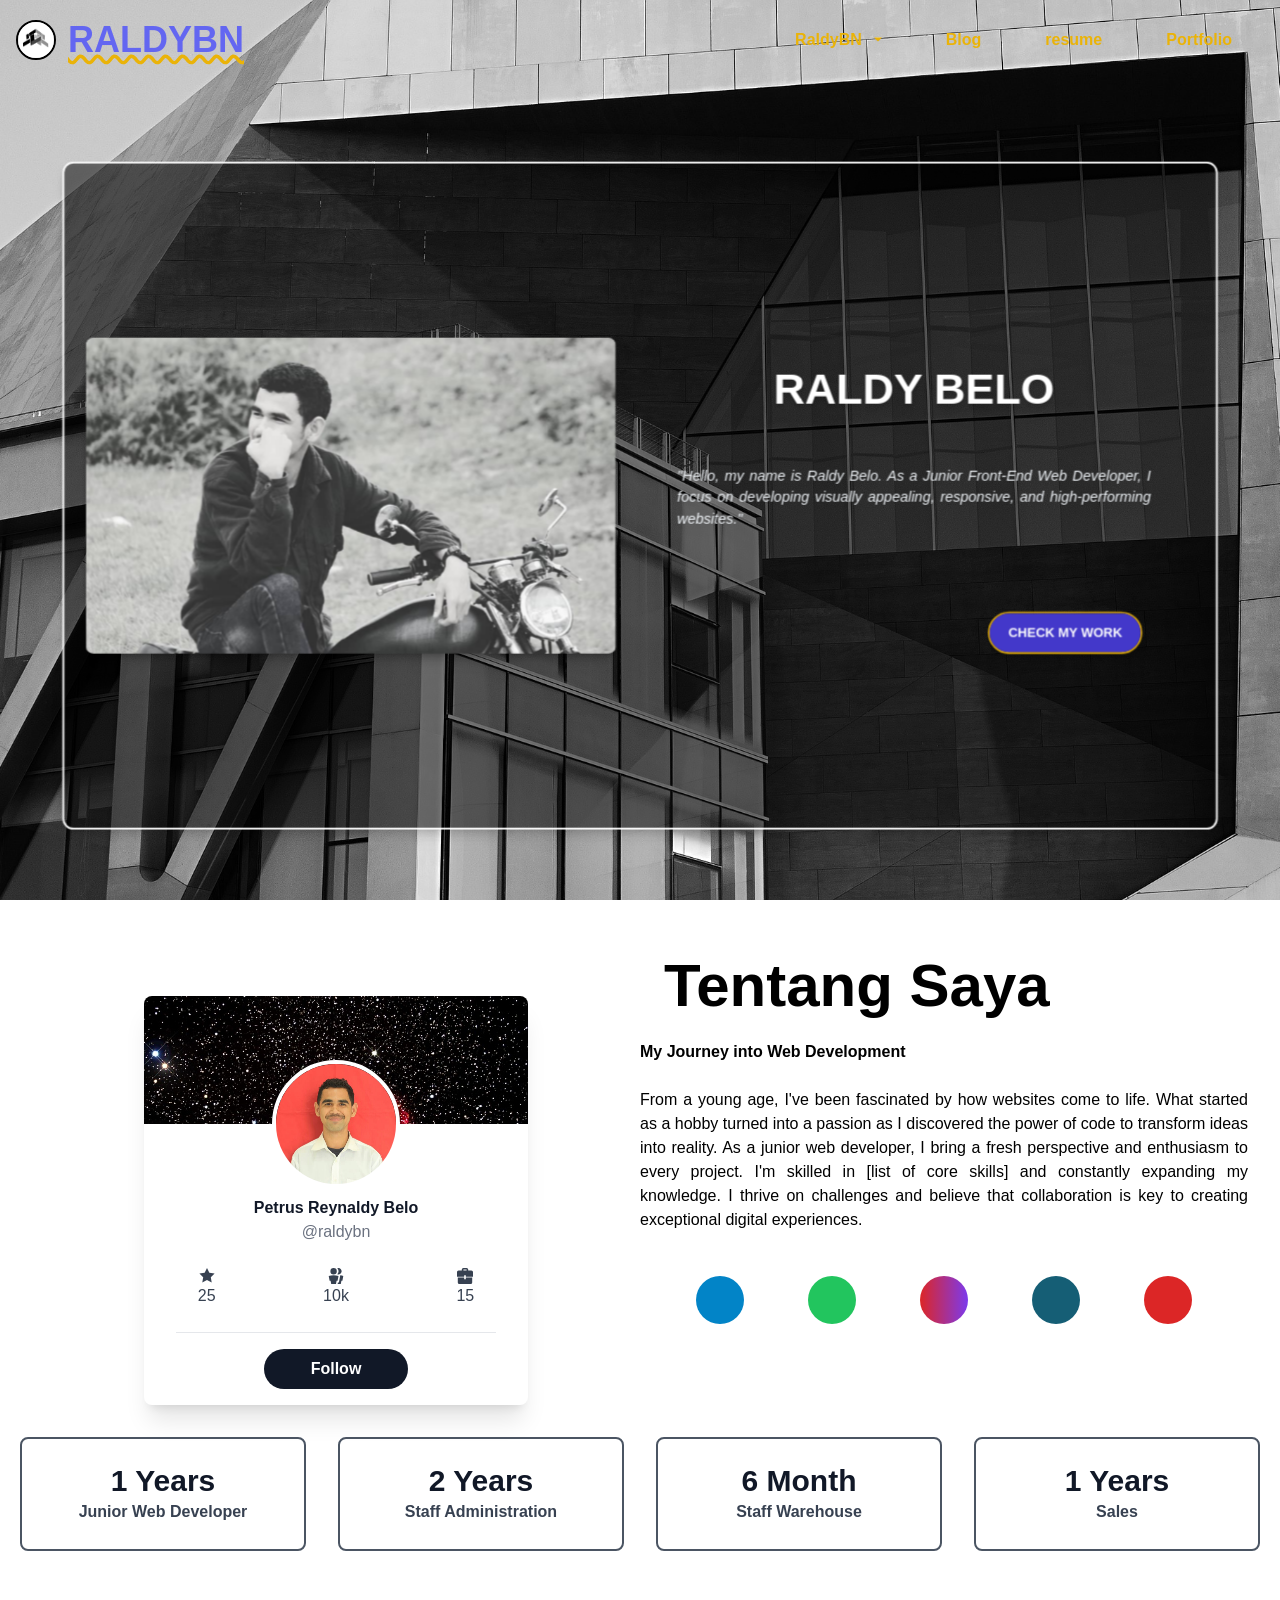
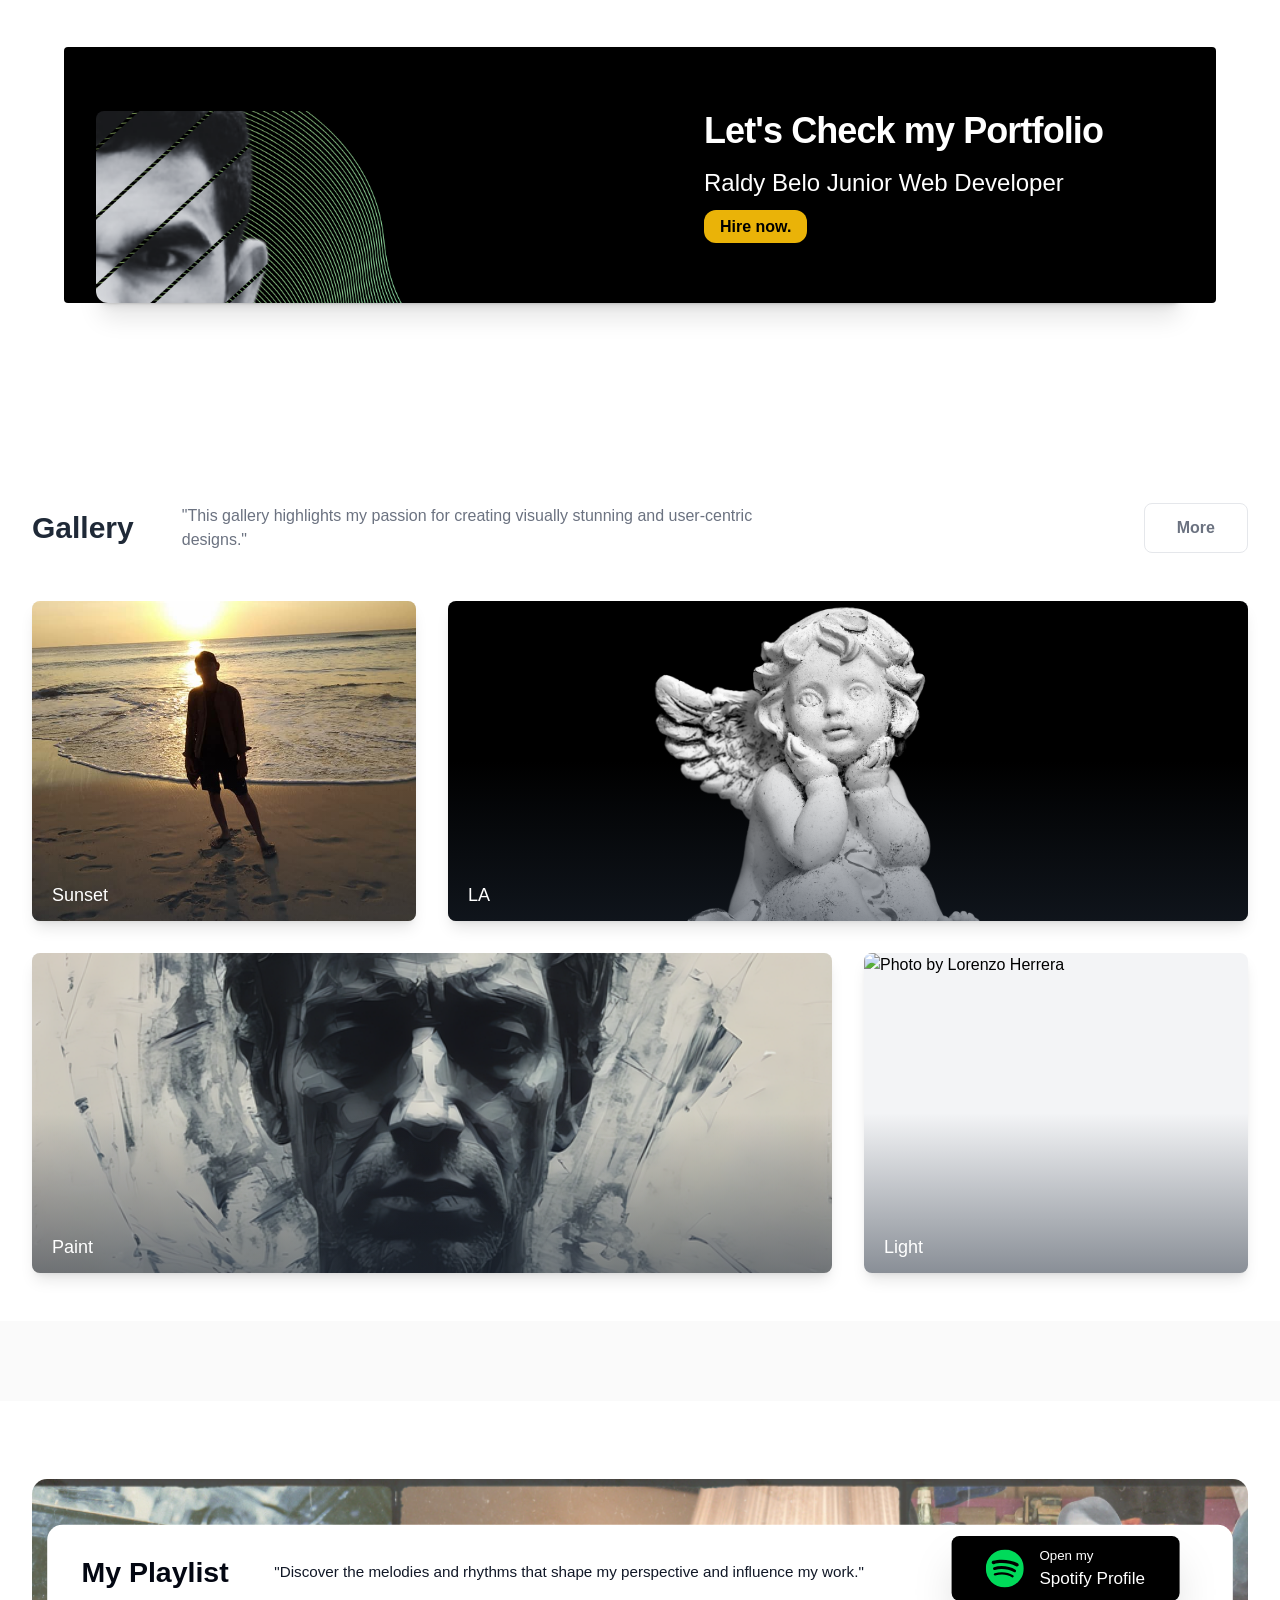
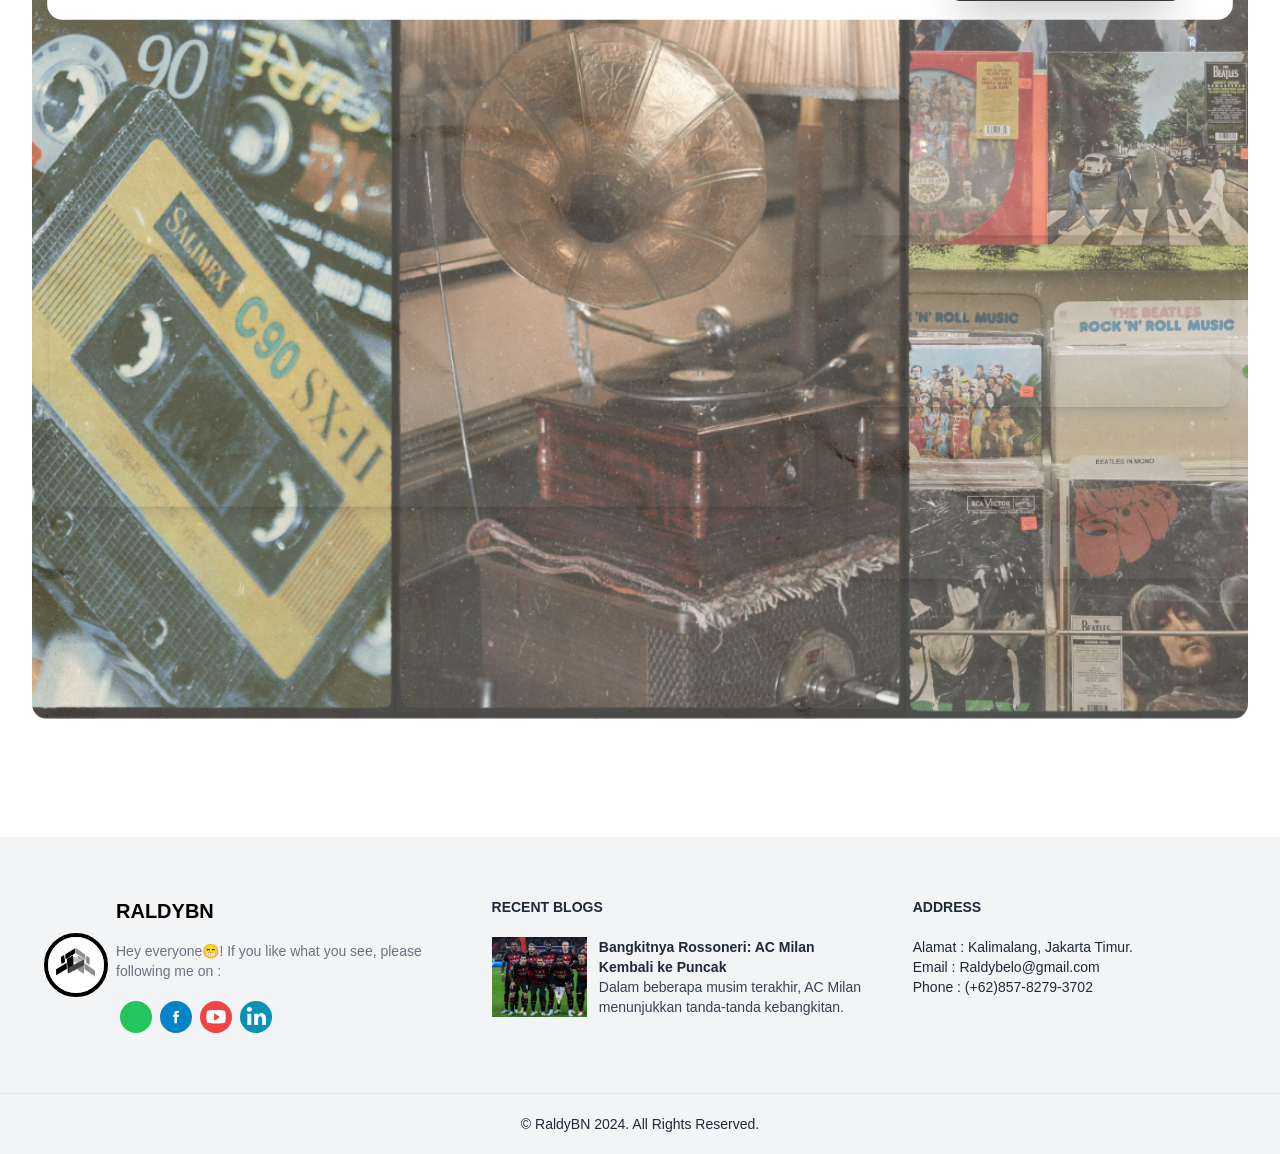
==== commit 30c7ac6c: "pembaruan" ====
--- a/public/index.html
+++ b/public/index.html
@@ -6,6 +6,7 @@
   <script src="https://unpkg.com/boxicons@2.1.4/dist/boxicons.js"></script>
   <link rel="stylesheet" href="/public/css/style.css">
   <title>RaldyBN | Website</title>
+   <link rel="stylesheet" href="https://cdn.jsdelivr.net/npm/bootstrap-icons@1.7.2/font/bootstrap-icons.css">  
   <link href="/public/img/logo.png" class="border-2 border-black rounded-full" style="max-width: 100%" rel="icon" />
 </head>
 
@@ -164,6 +165,12 @@
             <a href="https://www.facebook.com/raldyxs" target="_blank"><li class="flex justify-center items-center p-1 bg-sky-600 hover:shadow-lg hover:opacity-50 transition duration-300 ease-in-out rounded-full mt-2 h-12 w-12">
               <box-icon class="hover:scale-125 transition duration-300 ease-in-out" name='facebook-circle' type='logo' color='#ffffff' ></box-icon>
             </li></a>
+            <a href="https://api.whatsapp.com/send/?phone=6285782793702&text=Hallo%2C+saya+tertarik+dengan+portfolio+web+anda&type=phone_number&app_absent=0" class="flex justify-center items-center p-1 bg-green-500 hover:opacity-50 transition duration-300 ease-in-out rounded-full mt-2 h-12 w-12" target="_blank" class="block ">
+            <box-icon class="hover:scale-125 transition duration-300 ease-in-out font-bold" name='whatsapp' type='logo' color='#ffffff' width="3"></box-icon>
+            </a>
+            <!-- <a href="https://www.instagram.com/raldybn/" target="_blank"><li class="flex justify-center items-center p-1 bg-gradient-to-r from-red-600 to-violet-600 hover:opacity-50 transition duration-300 ease-in-out rounded-full mt-2 h-12 w-12">
+              <box-icon class="hover:scale-125 transition duration-300 ease-in-out" name='facebook' type='logo' color='#ffffff' ></box-icon>
+            </li></a> -->
             <a href="https://www.instagram.com/raldybn/" target="_blank"><li class="flex justify-center items-center p-1 bg-gradient-to-r from-red-600 to-violet-600 hover:opacity-50 transition duration-300 ease-in-out rounded-full mt-2 h-12 w-12">
               <box-icon class="hover:scale-125 transition duration-300 ease-in-out" name='instagram-alt' type='logo' color='#ffffff' ></box-icon>
             </li></a>
@@ -403,7 +410,7 @@
   </section> -->
   <!-- CONTACT END -->
 
- 
+
 
   <footer class="lg:flex justify-around items-baseline w-full lg:h-full h-full bottom-0 left-0 right-0">
     <div class="bg-gray-100">
@@ -414,30 +421,11 @@
               <div class="grid">
                 <h3 class="font-bold text-xl text-black mb-4">RALDYBN</h3>
                 <p class="text-gray-500 text-sm mb-5">Hey everyone😁!  If you like what you see, please following me on : </p>
-                <div class="flex-row flex">
-                    <a href="https://x.com/Raldy3940694114" target="_blank"  class="w-6 mx-1">
-                        <svg class="fill-current cursor-pointer text-sky-500 hover:opacity-50 transition duration-300 ease-in-out" width="100%"
-                            height="100%" viewBox="0 0 24 24" version="1.1" xmlns="http://www.w3.org/2000/svg"
-                            xmlns:xlink="http://www.w3.org/1999/xlink" xml:space="preserve"
-                            xmlns:serif="http://www.serif.com/"
-                            style="fill-rule: evenodd; clip-rule: evenodd; stroke-linejoin: round; stroke-miterlimit: 2;">
-                            <path id="Twitter" d="M24,12c0,6.627 -5.373,12 -12,12c-6.627,0 -12,-5.373 -12,-12c0,-6.627
-                      5.373,-12 12,-12c6.627,0 12,5.373 12,12Zm-6.465,-3.192c-0.379,0.168
-                      -0.786,0.281 -1.213,0.333c0.436,-0.262 0.771,-0.676
-                      0.929,-1.169c-0.408,0.242 -0.86,0.418 -1.341,0.513c-0.385,-0.411
-                      -0.934,-0.667 -1.541,-0.667c-1.167,0 -2.112,0.945 -2.112,2.111c0,0.166
-                      0.018,0.327 0.054,0.482c-1.754,-0.088 -3.31,-0.929
-                      -4.352,-2.206c-0.181,0.311 -0.286,0.674 -0.286,1.061c0,0.733 0.373,1.379
-                      0.94,1.757c-0.346,-0.01 -0.672,-0.106 -0.956,-0.264c-0.001,0.009
-                      -0.001,0.018 -0.001,0.027c0,1.023 0.728,1.877 1.694,2.07c-0.177,0.049
-                      -0.364,0.075 -0.556,0.075c-0.137,0 -0.269,-0.014 -0.397,-0.038c0.268,0.838
-                      1.048,1.449 1.972,1.466c-0.723,0.566 -1.633,0.904 -2.622,0.904c-0.171,0
-                      -0.339,-0.01 -0.504,-0.03c0.934,0.599 2.044,0.949 3.237,0.949c3.883,0
-                      6.007,-3.217 6.007,-6.008c0,-0.091 -0.002,-0.183 -0.006,-0.273c0.413,-0.298
-                      0.771,-0.67 1.054,-1.093Z"></path>
-                        </svg>
+                <div class="flex-row flex items-center">
+                  <a href="https://api.whatsapp.com/send/?phone=6285782793702&text=Hallo%2C+saya+tertarik+dengan+portfolio+web+anda&type=phone_number&app_absent=0" class="flex justify-center items-center p-1 bg-green-500 hover:opacity-50 transition duration-300 ease-in-out rounded-full h-8 w-8 mx-1" target="_blank" class="block ">
+                    <box-icon class="transition duration-300 ease-in-out font-bold self-center" name='whatsapp' type='logo' color='#ffffff'></box-icon>
                     </a>
-                    <a href= "https://www.facebook.com/raldyxs" target="_blank" class="w-6 mx-1">
+                    <a href= "https://www.facebook.com/raldyxs" target="_blank" class="w-8 mx-1">
                         <svg class="fill-current cursor-pointer text-sky-600 hover:opacity-50 transition duration-300 ease-in-out" width="100%"
                             height="100%" viewBox="0 0 24 24" version="1.1" xmlns="http://www.w3.org/2000/svg"
                             xmlns:xlink="http://www.w3.org/1999/xlink" xml:space="preserve"
@@ -450,7 +438,7 @@
                       -2.103,2.102l0,0.97l-0.969,0l0,1.617l0.969,0l0,4.689l1.941,0l0,-4.689Z"></path>
                         </svg>
                     </a>
-                    <a href="https://www.youtube.com/@raldies5746" target="_blank" class="w-6 mx-1">
+                    <a href="https://www.youtube.com/@raldies5746" target="_blank" class="w-8 mx-1">
                         <svg class="fill-current cursor-pointer text-red-500 hover:opacity-50 transition duration-300 ease-in-out" width="100%"
                             height="100%" viewBox="0 0 24 24" version="1.1" xmlns="http://www.w3.org/2000/svg"
                             xmlns:xlink="http://www.w3.org/1999/xlink" xml:space="preserve"
@@ -475,7 +463,7 @@
                             </g>
                         </svg>
                     </a>
-                    <a href="https://www.linkedin.com/in/petrus-belo-8ba5b3209/" target="_blank" class="w-6 mx-1">
+                    <a href="https://www.linkedin.com/in/petrus-belo-8ba5b3209/" target="_blank" class="w-8 mx-1">
                         <svg class="fill-current cursor-pointer text-cyan-600 hover:opacity-50 transition duration-300 ease-in-out" width="100%"
                             height="100%" viewBox="0 0 24 24" version="1.1" xmlns="http://www.w3.org/2000/svg"
                             xmlns:xlink="http://www.w3.org/1999/xlink" xml:space="preserve"
@@ -497,6 +485,7 @@
                       0.4,1.5l0,4.5l2.9,0Z"></path>
                         </svg>
                     </a>
+                  
                     <!-- <a href="/#" class="w-6 mx-1">
                         <svg class="fill-current cursor-pointer text-gray-500 hover:text-gray-800" width="100%"
                             height="100%" viewBox="0 0 24 24" version="1.1" xmlns="http://www.w3.org/2000/svg"
@@ -552,9 +541,8 @@
           <p>© RaldyBN 2024. All Rights Reserved.</p>
       </div>
   </div>
+   
   </footer>
-
-  
 
   <script src="/dist/js/script.js"></script>
   <script>
--- a/public/css/style.css
+++ b/public/css/style.css
@@ -596,6 +596,10 @@
   visibility: hidden;
 }
 
+.fixed {
+  position: fixed;
+}
+
 .absolute {
   position: absolute;
 }
@@ -657,6 +661,10 @@
   z-index: 10;
 }
 
+.z-50 {
+  z-index: 50;
+}
+
 .col-span-4 {
   grid-column: span 4 / span 4;
 }
@@ -899,6 +907,10 @@
   height: 100vh;
 }
 
+.h-8 {
+  height: 2rem;
+}
+
 .w-1\/2 {
   width: 50%;
 }
@@ -958,6 +970,22 @@
 .w-max {
   width: -moz-max-content;
   width: max-content;
+}
+
+.w-1 {
+  width: 0.25rem;
+}
+
+.w-7 {
+  width: 1.75rem;
+}
+
+.w-3 {
+  width: 0.75rem;
+}
+
+.w-2 {
+  width: 0.5rem;
 }
 
 .max-w-2xl {
@@ -1021,6 +1049,12 @@
   transform: translate(var(--tw-translate-x), var(--tw-translate-y)) rotate(var(--tw-rotate)) skewX(var(--tw-skew-x)) skewY(var(--tw-skew-y)) scaleX(var(--tw-scale-x)) scaleY(var(--tw-scale-y));
 }
 
+.scale-125 {
+  --tw-scale-x: 1.25;
+  --tw-scale-y: 1.25;
+  transform: translate(var(--tw-translate-x), var(--tw-translate-y)) rotate(var(--tw-rotate)) skewX(var(--tw-skew-x)) skewY(var(--tw-skew-y)) scaleX(var(--tw-scale-x)) scaleY(var(--tw-scale-y));
+}
+
 .transform {
   transform: translate(var(--tw-translate-x), var(--tw-translate-y)) rotate(var(--tw-rotate)) skewX(var(--tw-skew-x)) skewY(var(--tw-skew-y)) scaleX(var(--tw-scale-x)) scaleY(var(--tw-scale-y));
 }
@@ -1130,6 +1164,10 @@
   border-color: rgb(243 244 246 / var(--tw-divide-opacity));
 }
 
+.self-center {
+  align-self: center;
+}
+
 .justify-self-end {
   justify-self: end;
 }
@@ -1227,11 +1265,6 @@
   border-color: rgb(75 85 99 / var(--tw-border-opacity));
 }
 
-.border-indigo-500 {
-  --tw-border-opacity: 1;
-  border-color: rgb(99 102 241 / var(--tw-border-opacity));
-}
-
 .border-white {
   --tw-border-opacity: 1;
   border-color: rgb(255 255 255 / var(--tw-border-opacity));
@@ -1272,6 +1305,11 @@
   background-color: rgb(17 24 39 / var(--tw-bg-opacity));
 }
 
+.bg-green-500 {
+  --tw-bg-opacity: 1;
+  background-color: rgb(34 197 94 / var(--tw-bg-opacity));
+}
+
 .bg-indigo-400 {
   --tw-bg-opacity: 1;
   background-color: rgb(129 140 248 / var(--tw-bg-opacity));
@@ -1334,6 +1372,16 @@
 .bg-zinc-50 {
   --tw-bg-opacity: 1;
   background-color: rgb(250 250 250 / var(--tw-bg-opacity));
+}
+
+.bg-green-600 {
+  --tw-bg-opacity: 1;
+  background-color: rgb(22 163 74 / var(--tw-bg-opacity));
+}
+
+.bg-green-400 {
+  --tw-bg-opacity: 1;
+  background-color: rgb(74 222 128 / var(--tw-bg-opacity));
 }
 
 .bg-opacity-0 {
@@ -1637,6 +1685,10 @@
   font-weight: 800;
 }
 
+.font-extralight {
+  font-weight: 200;
+}
+
 .font-light {
   font-weight: 300;
 }
@@ -1653,10 +1705,6 @@
   font-weight: 100;
 }
 
-.font-extralight {
-  font-weight: 200;
-}
-
 .uppercase {
   text-transform: uppercase;
 }
@@ -1683,11 +1731,6 @@
 
 .tracking-wider {
   letter-spacing: 0.05em;
-}
-
-.text-amber-400 {
-  --tw-text-opacity: 1;
-  color: rgb(251 191 36 / var(--tw-text-opacity));
 }
 
 .text-amber-500 {
@@ -2026,6 +2069,11 @@
   gap: 0.5rem;
 }
 
+.\*\:mx-1 > * {
+  margin-left: 0.25rem;
+  margin-right: 0.25rem;
+}
+
 .before\:absolute::before {
   content: var(--tw-content);
   position: absolute;
@@ -2291,11 +2339,6 @@
   color: rgb(251 191 36 / var(--tw-text-opacity));
 }
 
-.group:hover .group-hover\:text-amber-500 {
-  --tw-text-opacity: 1;
-  color: rgb(245 158 11 / var(--tw-text-opacity));
-}
-
 .group:hover .group-hover\:text-yellow-500 {
   --tw-text-opacity: 1;
   color: rgb(234 179 8 / var(--tw-text-opacity));
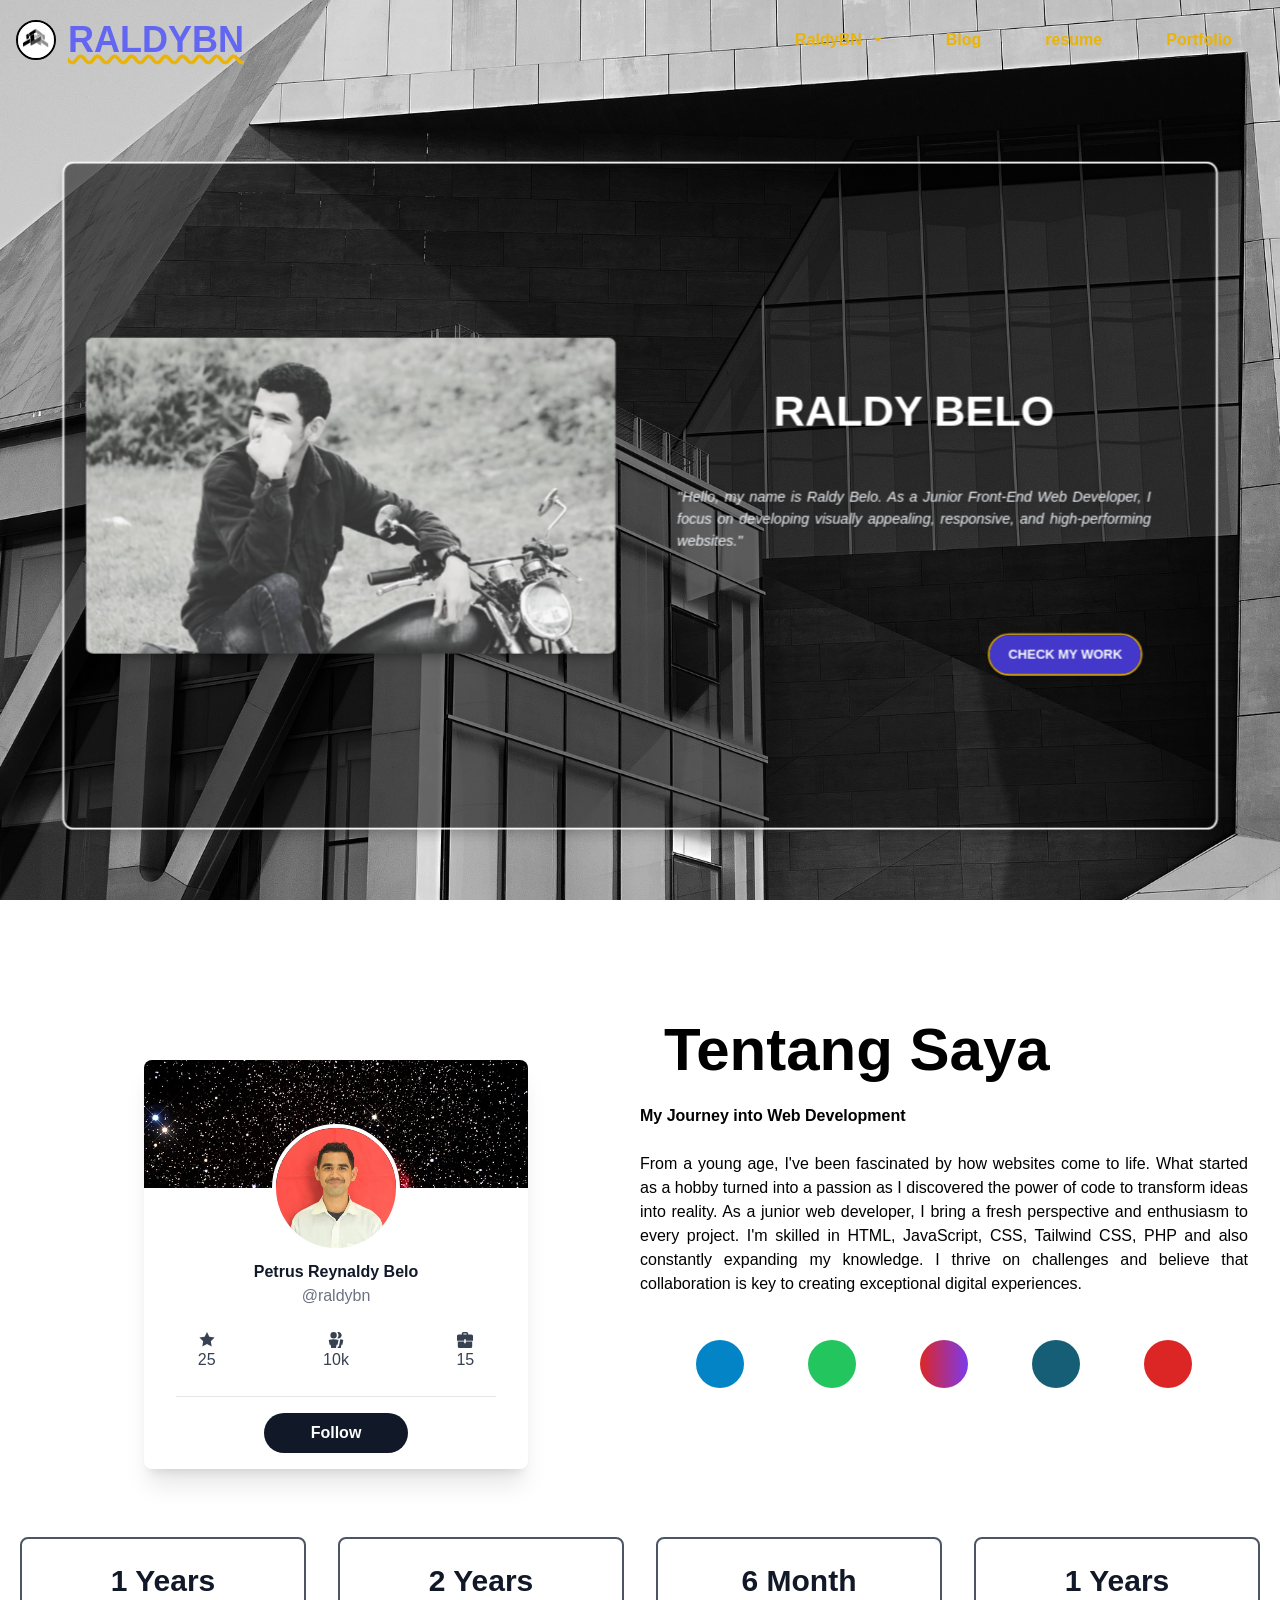
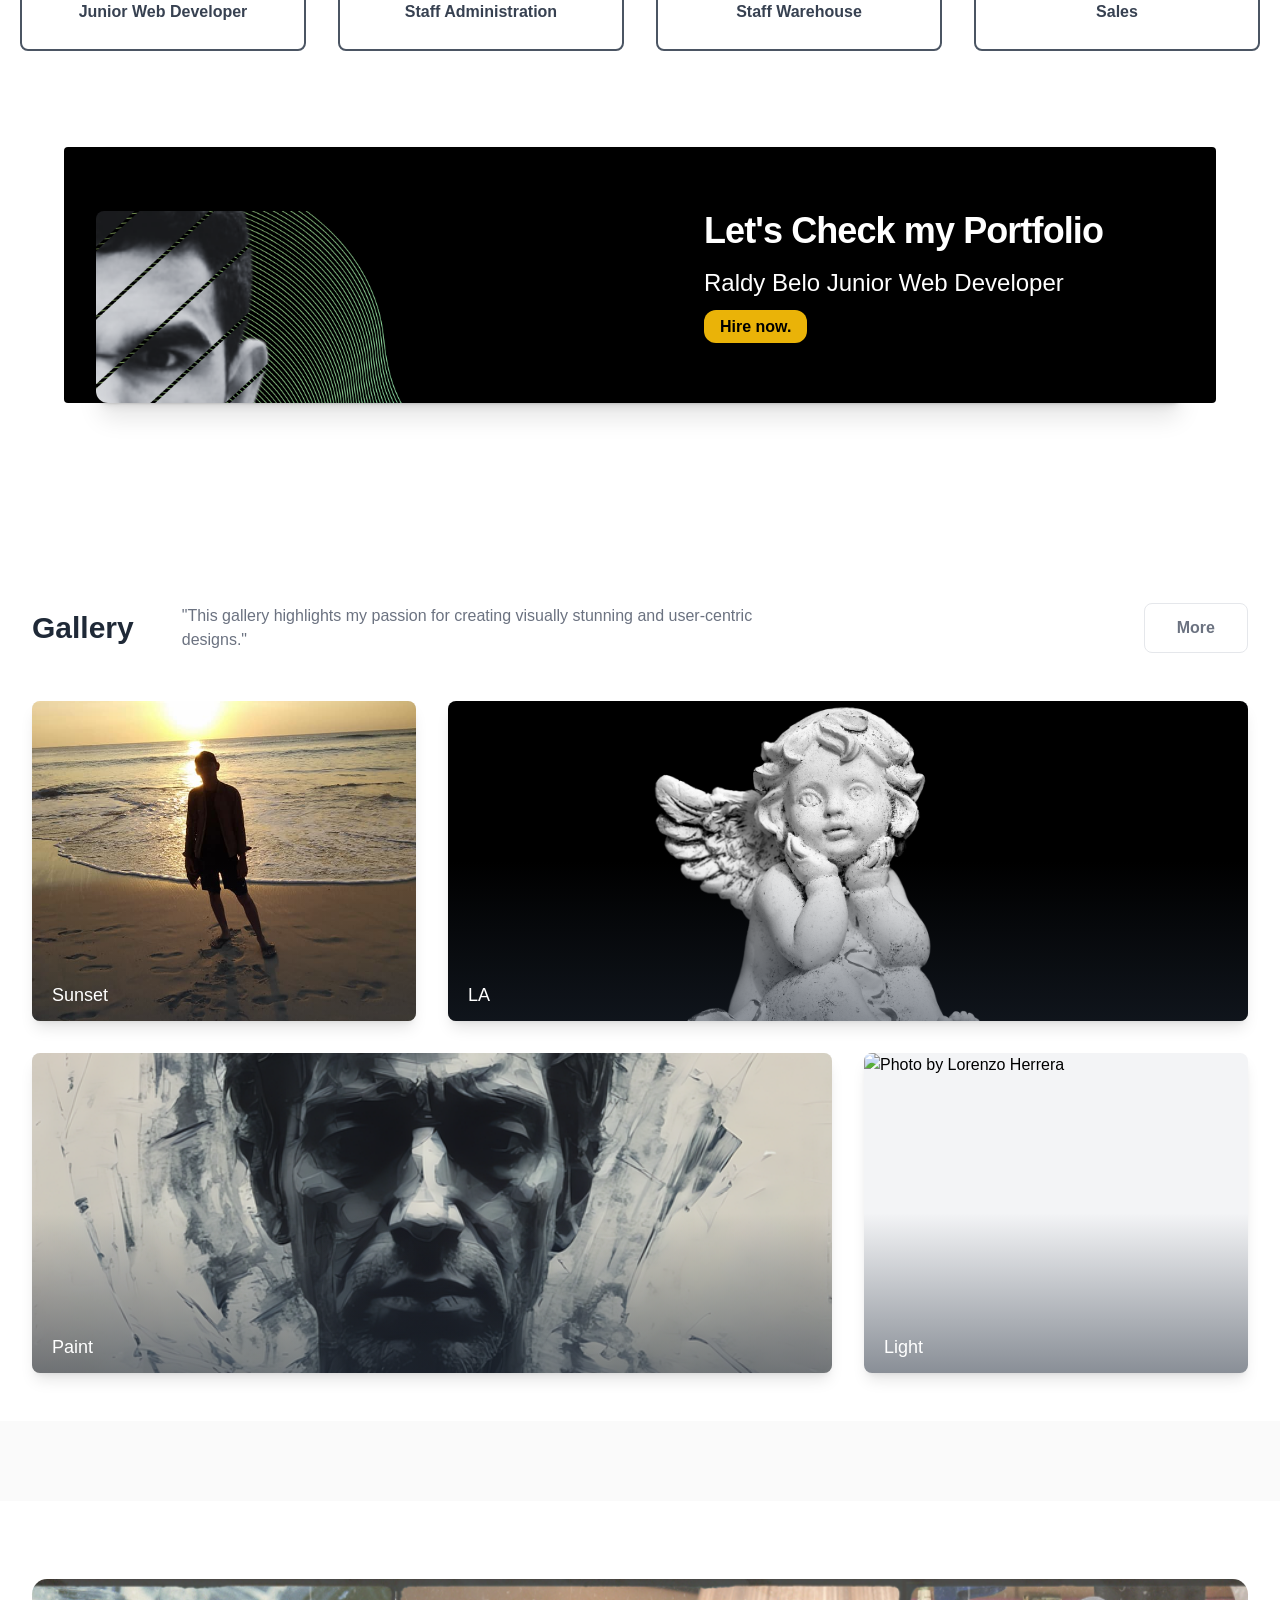
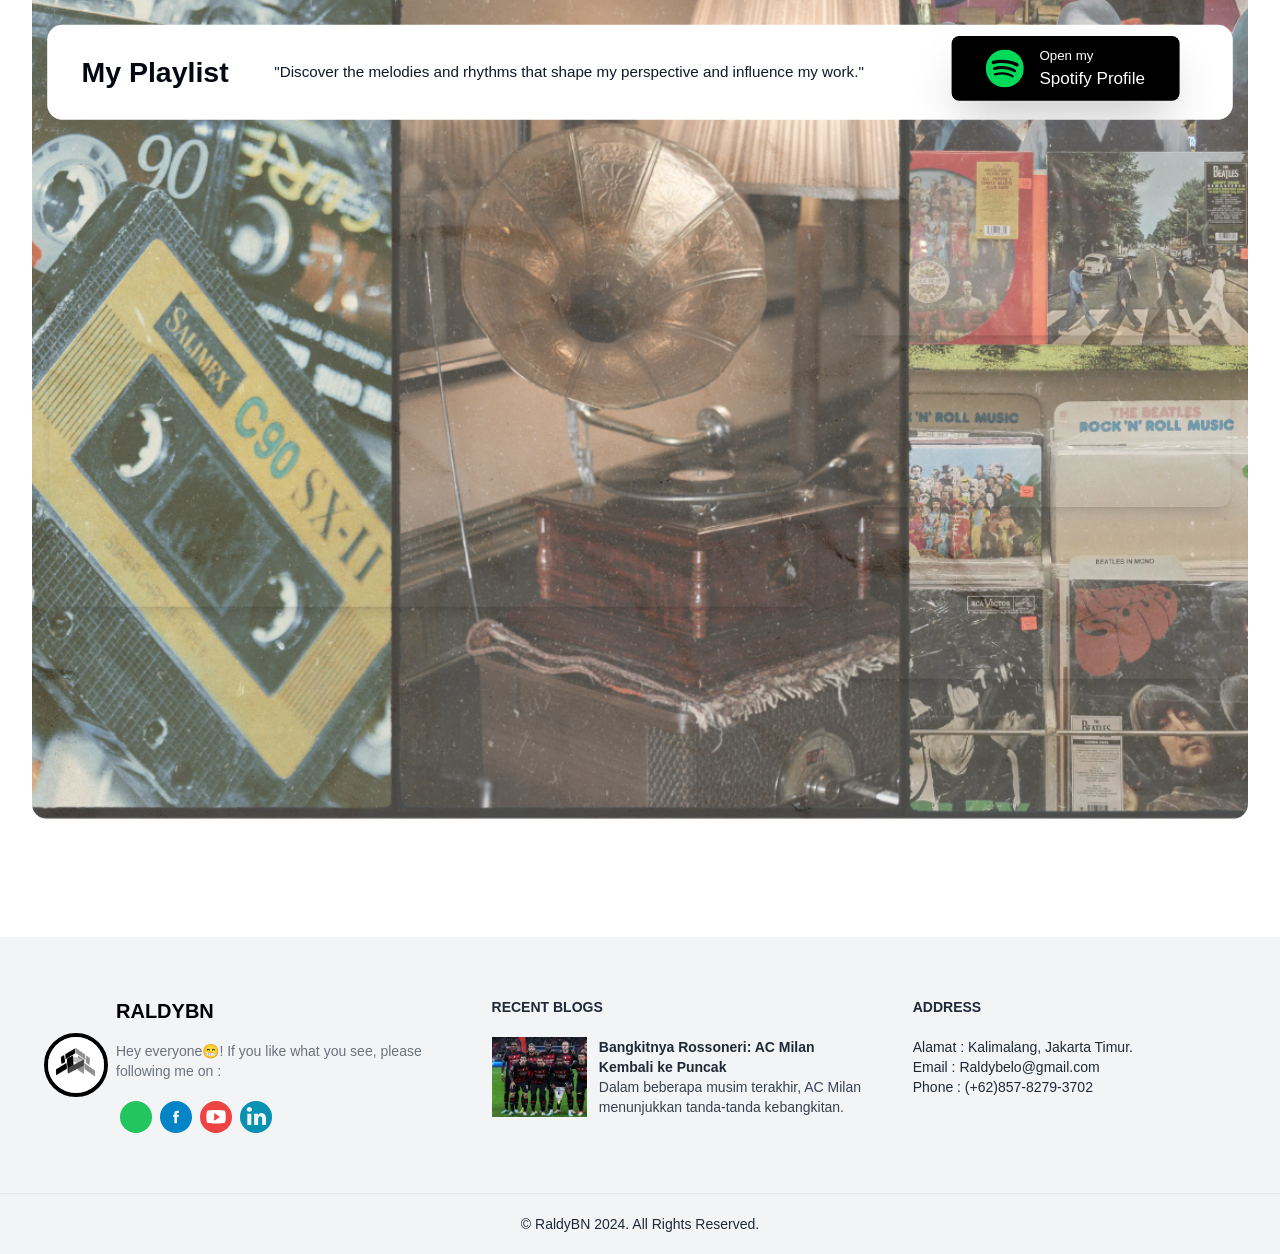
==== commit b255dd81: "pembaruan" ====
--- a/public/index.html
+++ b/public/index.html
@@ -84,7 +84,7 @@
                 <img src="/public/img/img-9.png" alt="Hero Image" class=" drop-shadow-lg rounded-lg shadow-lg" />
               </div>
           </div>
-          <div class="grid lg:p-12 text-justify items-center">
+          <div class="grid lg:p-12 sm:mt-12 mt-4 text-justify items-center">
             <h1 class="text-4xl md:text-6xl lg:text-5xl lg:my-4 mb-0 mt-4 text-white p-5 font-extrabold justify-self-center drop-shadow-lg">
               RALDY<span class="text-white"> BELO</span> 
             </h1>
@@ -109,11 +109,11 @@
   </section>
   <!-- HOME END -->
     <!-- ABOUT START -->
-  <section id="about" class="">
-    <div  class="bg-white grid lg:flex p-8">
+  <section id="about" class="lg:mt-16">
+    <div  class="bg-white lg:flex p-8">
       <!-- about -->
       <div
-        class="max-w-2xl mx-4 sm:max-w-sm md:max-w-sm lg:h-5/6 lg:max-w-sm xl:max-w-sm sm:mx-auto md:mx-auto hover:scale-110 lg:mx-auto xl:mx-auto mt-16 bg-white transition duration-300 ease-in-out shadow-xl rounded-lg text-gray-900 hover:shadow-2xl">
+        class="max-w-2xl mx-4 sm:max-w-40 md:max-w-sm lg:h-5/6 lg:max-w-sm xl:max-w-sm sm:mx-auto md:mx-auto hover:scale-110 lg:mx-auto xl:mx-auto mt-16 bg-white transition duration-300 ease-in-out shadow-xl rounded-lg text-gray-900 hover:shadow-2xl">
         <div class="rounded-t-lg h-32 overflow-hidden">
             <img class="object-cover object-top w-full" src='/public/img/stars.jpg' alt=''>
         </div>
@@ -148,23 +148,22 @@
             </li>
         </ul>
       <div class="p-4 border-t mx-8 mt-2 ">
-          <a href="https://www.instagram.com/raldybn/" target="_blank"><button class="w-1/2 block mx-auto rounded-full bg-gray-900 hover:shadow-lg font-semibold transition duration-300 ease-in-out text-white px-6 py-2 hover:bg-opacity-25">Follow</button></a>
-      </div>
-    </div>
-    <div class="lg:w-2/4 w-full">
+          <a href="https://www.instagram.com/raldybn/" target="_blank"><button class="w-1/2 block mx-auto rounded-full bg-gray-900 hover:shadow-lg font-semibold transition duration-300 ease-in-out text-white lg:px-6 lg:py-2 hover:bg-opacity-25">Follow</button></a>
+      </div>
+    </div>
+    <div class="lg:w-2/4 w-auto">
       <h1 class="font-bold text-4xl lg:text-6xl py-8 lg:p-6">Tentang Saya</h1>
-      <p class="text-justify font-extralight">
+      <p class="text-justify font-extralight md:w-auto">
         <span class="font-extrabold">My Journey into Web Development</span>
         <br>
         <br>
         From a young age, I've been fascinated by how websites come to life. What started as a hobby turned into a passion as I discovered the power of code to transform ideas into reality.
-        As a junior web developer, I bring a fresh perspective and enthusiasm to every project. I'm skilled in [list of core skills] and constantly expanding my knowledge. I thrive on challenges and believe that collaboration is key to creating exceptional digital experiences.</p>
+        As a junior web developer, I bring a fresh perspective and enthusiasm to every project. I'm skilled in HTML, JavaScript, CSS, Tailwind CSS, PHP and also constantly expanding my knowledge. I thrive on challenges and believe that collaboration is key to creating exceptional digital experiences.</p>
       <div class="lg:mt-9 mt-5">
-       
-        <ul class="text-5xl text-white w-max lg:w-full gap-8 lg:gap-16 flex flex-wrap justify-center">
+        <ul class="text-5xl text-white w-max lg:w-full gap-3 lg:gap-16 flex flex-wrap justify-center">
             <a href="https://www.facebook.com/raldyxs" target="_blank"><li class="flex justify-center items-center p-1 bg-sky-600 hover:shadow-lg hover:opacity-50 transition duration-300 ease-in-out rounded-full mt-2 h-12 w-12">
               <box-icon class="hover:scale-125 transition duration-300 ease-in-out" name='facebook-circle' type='logo' color='#ffffff' ></box-icon>
-            </li></a>
+            </li></a> 
             <a href="https://api.whatsapp.com/send/?phone=6285782793702&text=Hallo%2C+saya+tertarik+dengan+portfolio+web+anda&type=phone_number&app_absent=0" class="flex justify-center items-center p-1 bg-green-500 hover:opacity-50 transition duration-300 ease-in-out rounded-full mt-2 h-12 w-12" target="_blank" class="block ">
             <box-icon class="hover:scale-125 transition duration-300 ease-in-out font-bold" name='whatsapp' type='logo' color='#ffffff' width="3"></box-icon>
             </a>
@@ -178,13 +177,13 @@
               <box-icon class="hover:scale-125 transition duration-300 ease-in-out" name='linkedin' type='logo' color='#ffffff' ></box-icon>
             </li></a>
             <a href="https://www.youtube.com/@raldies5746" target="_blank"><li class="flex justify-center items-center p-1 bg-red-600 hover:shadow-lg hover:opacity-50 transition duration-300 ease-in-out rounded-full mt-2 h-12 w-12">
-              <box-icon class="hover:scale-125 transition duration-300 ease-in-out" name='gmail' type='logo'  color='#ffffff'></box-icon>
+              <box-icon class="hover:scale-125 transition duration-300 ease-in-out" name='youtube' type='logo'  color='#ffffff'></box-icon>
             </li></a>
         </ul>
       </div>
     </div>
   </section>
-  <section class="text-gray-700 body-font">
+  <section class="text-gray-700 lg:mt-9 body-font">
     <div class="container px-5 mx-auto">
       <div class="flex flex-wrap -m-4 text-center">
         <div class="p-4 md:w-1/4 sm:w-1/2 w-full">
--- a/public/css/style.css
+++ b/public/css/style.css
@@ -596,10 +596,6 @@
   visibility: hidden;
 }
 
-.fixed {
-  position: fixed;
-}
-
 .absolute {
   position: absolute;
 }
@@ -661,10 +657,6 @@
   z-index: 10;
 }
 
-.z-50 {
-  z-index: 50;
-}
-
 .col-span-4 {
   grid-column: span 4 / span 4;
 }
@@ -890,6 +882,10 @@
   height: 16rem;
 }
 
+.h-8 {
+  height: 2rem;
+}
+
 .h-96 {
   height: 24rem;
 }
@@ -907,10 +903,6 @@
   height: 100vh;
 }
 
-.h-8 {
-  height: 2rem;
-}
-
 .w-1\/2 {
   width: 50%;
 }
@@ -972,20 +964,12 @@
   width: max-content;
 }
 
-.w-1 {
-  width: 0.25rem;
-}
-
-.w-7 {
-  width: 1.75rem;
-}
-
-.w-3 {
-  width: 0.75rem;
-}
-
-.w-2 {
-  width: 0.5rem;
+.w-2\/4 {
+  width: 50%;
+}
+
+.w-3\/4 {
+  width: 75%;
 }
 
 .max-w-2xl {
@@ -1049,12 +1033,6 @@
   transform: translate(var(--tw-translate-x), var(--tw-translate-y)) rotate(var(--tw-rotate)) skewX(var(--tw-skew-x)) skewY(var(--tw-skew-y)) scaleX(var(--tw-scale-x)) scaleY(var(--tw-scale-y));
 }
 
-.scale-125 {
-  --tw-scale-x: 1.25;
-  --tw-scale-y: 1.25;
-  transform: translate(var(--tw-translate-x), var(--tw-translate-y)) rotate(var(--tw-rotate)) skewX(var(--tw-skew-x)) skewY(var(--tw-skew-y)) scaleX(var(--tw-scale-x)) scaleY(var(--tw-scale-y));
-}
-
 .transform {
   transform: translate(var(--tw-translate-x), var(--tw-translate-y)) rotate(var(--tw-rotate)) skewX(var(--tw-skew-x)) skewY(var(--tw-skew-y)) scaleX(var(--tw-scale-x)) scaleY(var(--tw-scale-y));
 }
@@ -1099,6 +1077,10 @@
   align-items: baseline;
 }
 
+.justify-start {
+  justify-content: flex-start;
+}
+
 .justify-center {
   justify-content: center;
 }
@@ -1145,6 +1127,10 @@
 
 .gap-8 {
   gap: 2rem;
+}
+
+.gap-3 {
+  gap: 0.75rem;
 }
 
 .space-y-4 > :not([hidden]) ~ :not([hidden]) {
@@ -1374,16 +1360,6 @@
   background-color: rgb(250 250 250 / var(--tw-bg-opacity));
 }
 
-.bg-green-600 {
-  --tw-bg-opacity: 1;
-  background-color: rgb(22 163 74 / var(--tw-bg-opacity));
-}
-
-.bg-green-400 {
-  --tw-bg-opacity: 1;
-  background-color: rgb(74 222 128 / var(--tw-bg-opacity));
-}
-
 .bg-opacity-0 {
   --tw-bg-opacity: 0;
 }
@@ -1786,11 +1762,6 @@
 .text-red-500 {
   --tw-text-opacity: 1;
   color: rgb(239 68 68 / var(--tw-text-opacity));
-}
-
-.text-sky-500 {
-  --tw-text-opacity: 1;
-  color: rgb(14 165 233 / var(--tw-text-opacity));
 }
 
 .text-sky-600 {
@@ -2069,11 +2040,6 @@
   gap: 0.5rem;
 }
 
-.\*\:mx-1 > * {
-  margin-left: 0.25rem;
-  margin-right: 0.25rem;
-}
-
 .before\:absolute::before {
   content: var(--tw-content);
   position: absolute;
@@ -2372,6 +2338,14 @@
     margin-bottom: 2rem;
   }
 
+  .sm\:mt-20 {
+    margin-top: 5rem;
+  }
+
+  .sm\:mt-12 {
+    margin-top: 3rem;
+  }
+
   .sm\:flex {
     display: flex;
   }
@@ -2384,8 +2358,14 @@
     width: 33.333333%;
   }
 
-  .sm\:max-w-sm {
-    max-width: 24rem;
+  .sm\:max-w-40 {
+    max-width: 10rem;
+  }
+
+  .sm\:scale-50 {
+    --tw-scale-x: .5;
+    --tw-scale-y: .5;
+    transform: translate(var(--tw-translate-x), var(--tw-translate-y)) rotate(var(--tw-rotate)) skewX(var(--tw-skew-x)) skewY(var(--tw-skew-y)) scaleX(var(--tw-scale-x)) scaleY(var(--tw-scale-y));
   }
 
   .sm\:scale-75 {
@@ -2479,6 +2459,10 @@
     width: 15rem;
   }
 
+  .md\:w-auto {
+    width: auto;
+  }
+
   .md\:max-w-sm {
     max-width: 24rem;
   }
@@ -2653,6 +2637,11 @@
 
   .lg\:w-full {
     width: 100%;
+  }
+
+  .lg\:w-max {
+    width: -moz-max-content;
+    width: max-content;
   }
 
   .lg\:max-w-full {
@@ -2737,6 +2726,11 @@
     padding-bottom: 3rem;
   }
 
+  .lg\:py-2 {
+    padding-top: 0.5rem;
+    padding-bottom: 0.5rem;
+  }
+
   .lg\:pt-0 {
     padding-top: 0px;
   }
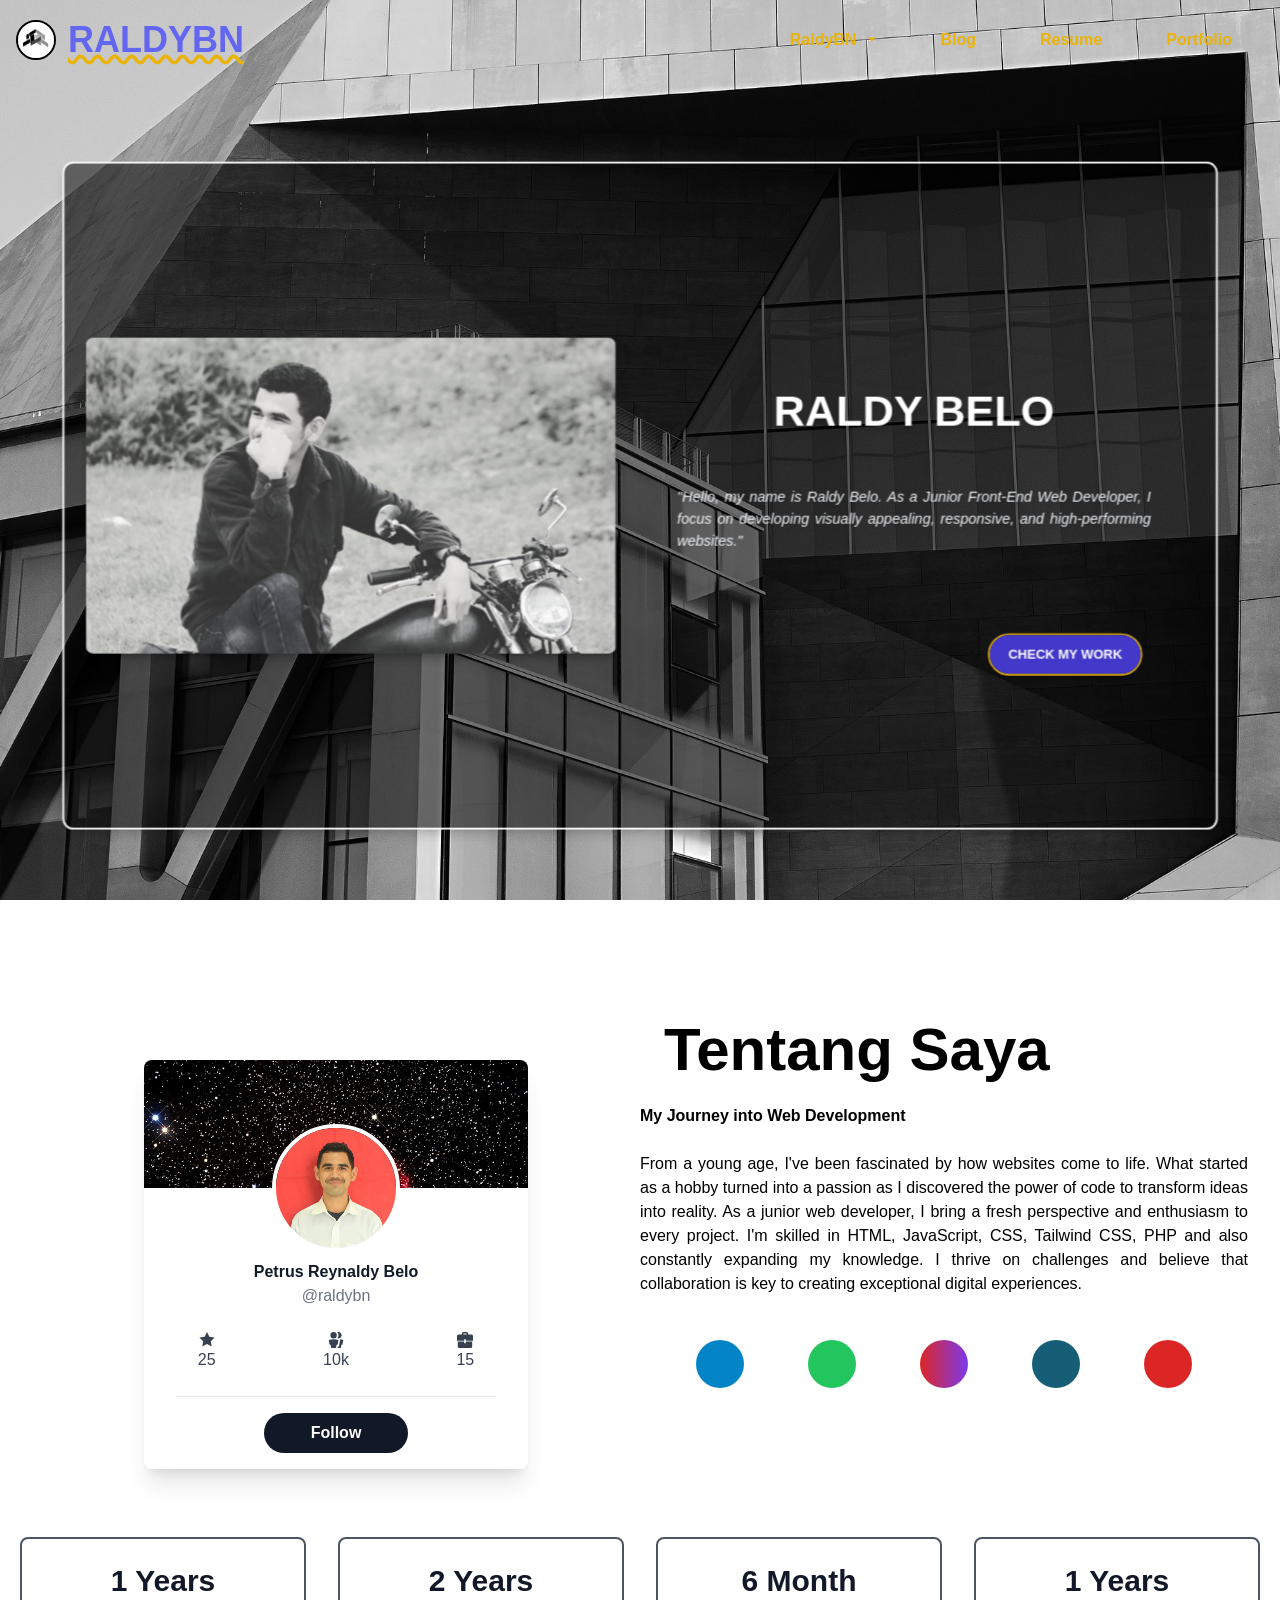
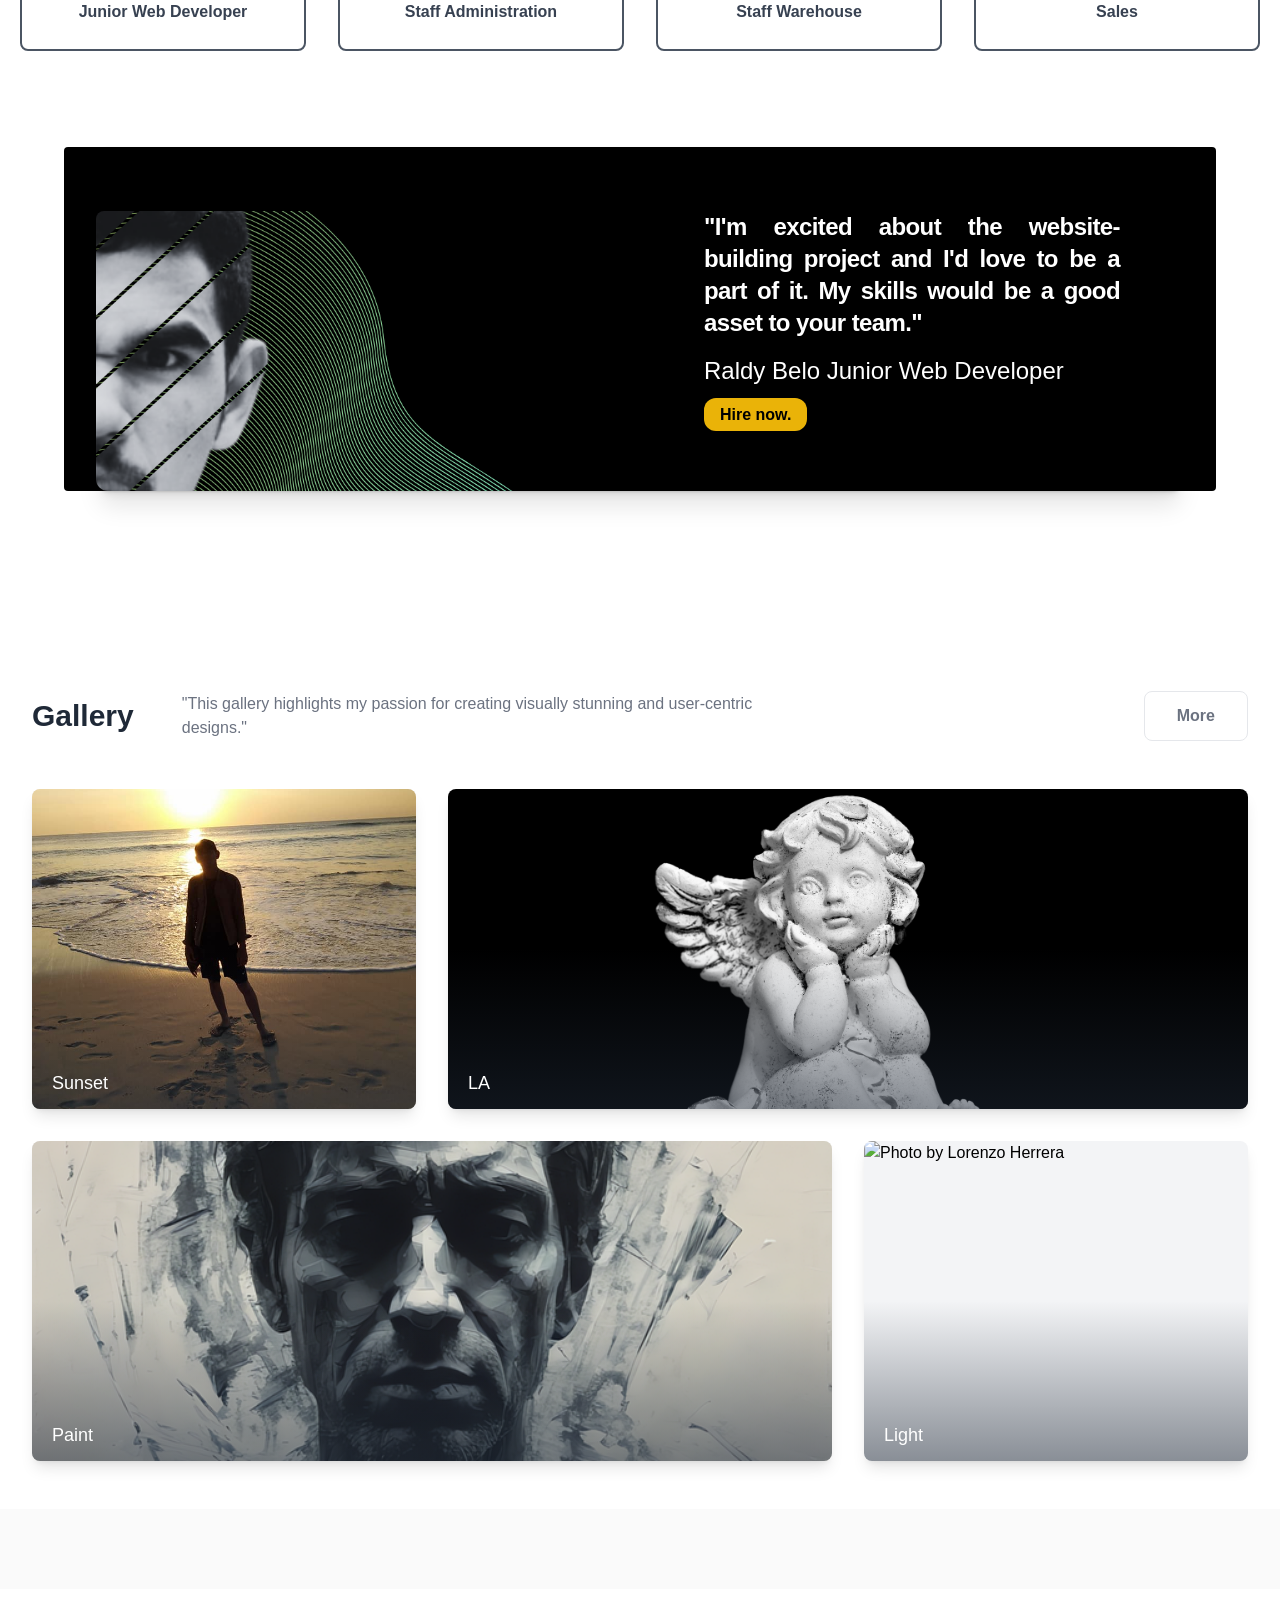
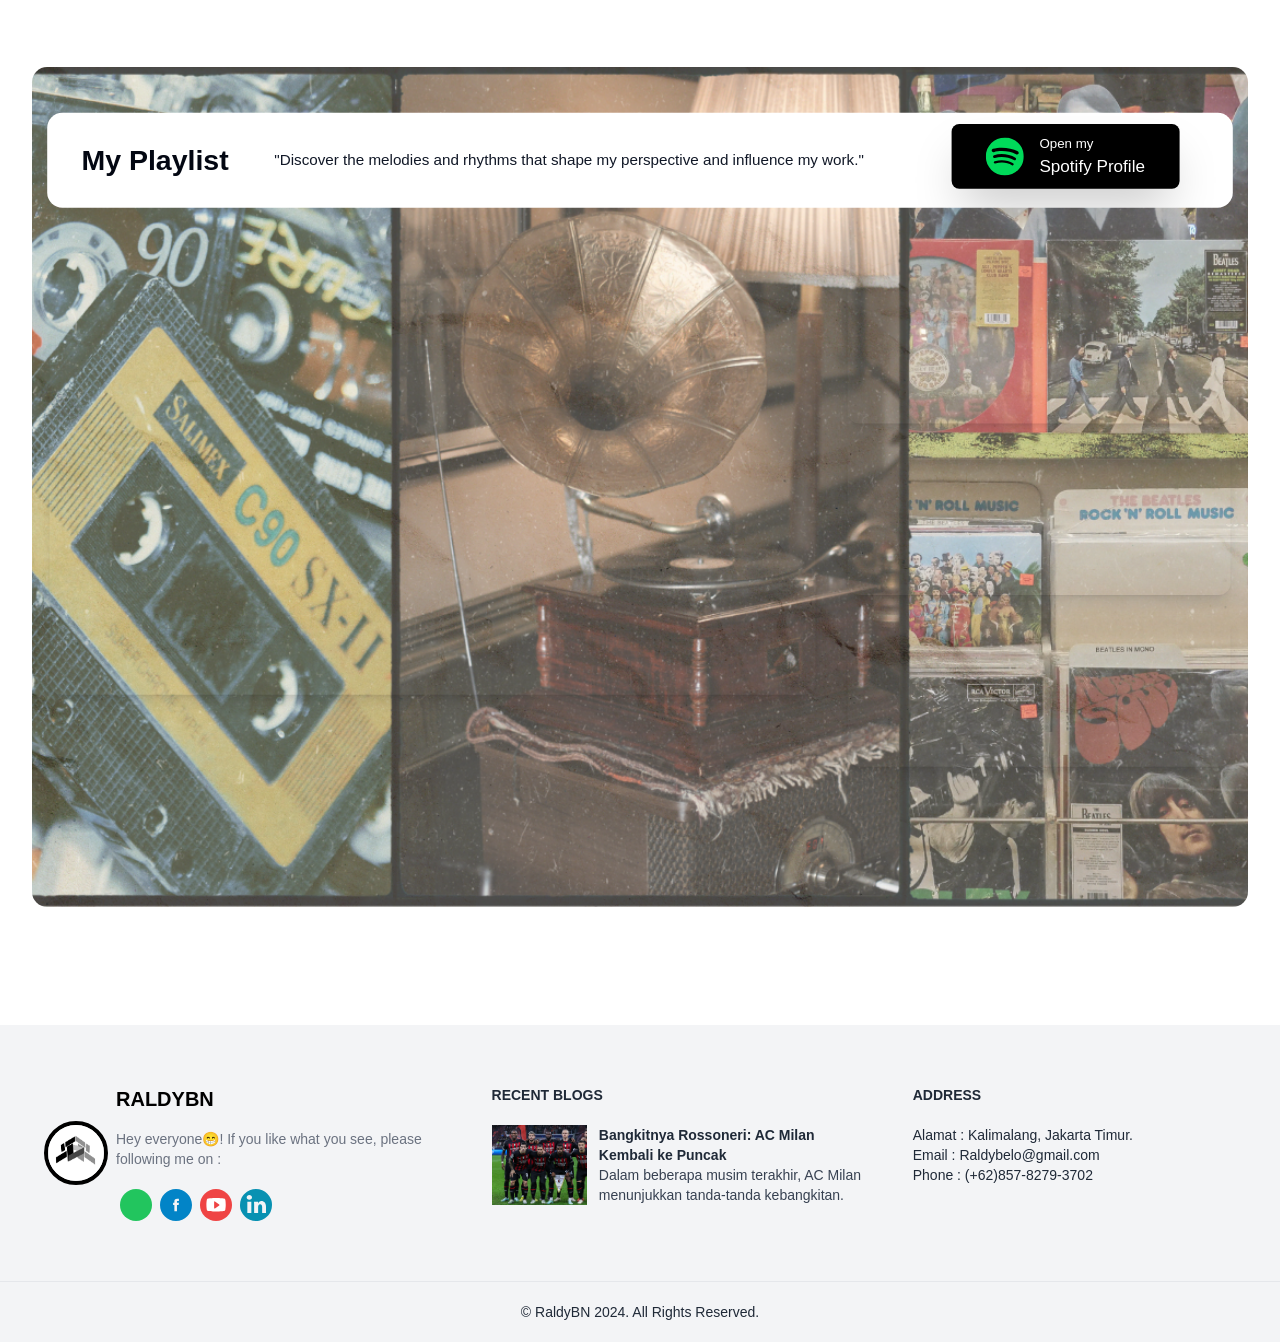
==== commit 04d8db58: "pembaruan" ====
--- a/public/index.html
+++ b/public/index.html
@@ -44,7 +44,7 @@
                     class="absolute overflow-hidden lg:left-cost w-40  origin-top-left bg-white divide-y divide-gray-100 rounded-md shadow-lg opacity-0 invisible group-hover:opacity-100 group-hover:visible transition duration-300">
                     <div class="py-4">
                       <a href="index.html" class="font-bold block px-4 py-2 text-sm text-gray-700 hover:text-yellow-500 lg:hover:bg-gray-100">Home</a>
-                      <a href="index.html#about" class="font-bold block px-4 py-2 text-sm text-gray-700 hover:text-yellow-500 lg:hover:bg-gray-100">Tentang Saya</a>
+                      <a href="index.html#about" class="font-bold block px-4 py-2 text-sm text-gray-700 hover:text-yellow-500 lg:hover:bg-gray-100">About Me</a>
                       <a href="index.html#gallery" class="font-bold block px-4 py-2 text-sm text-gray-700 hover:text-yellow-500 lg:hover:bg-gray-100">Gallery</a>
                       <a href="index.html#music" class="font-bold block px-4 py-2 text-sm text-gray-700 hover:text-yellow-500 lg:hover:bg-gray-100">Music</a>
                       <!-- <a href="index.html#contact" class="block px-4 py-2 text-sm text-gray-700 hover:text-yellow-500 lg:hover:bg-gray-100">Kontak Saya</a> -->
@@ -58,7 +58,7 @@
                 <a href="blog.html" class=" text-base lg:text-yellow-500 text-black font-bold py-2 mx-8 flex transition duration-300 hover:text-yellow-500 ease-in-out lg:group-hover:text-white">Blog</a>
               </li>
               <li class="group">
-                <a href="resume.html" class="text-base lg:text-yellow-500 text-black font-bold py-2 mx-8 flex transition duration-300 hover:text-yellow-500 ease-in-out lg:group-hover:text-white">resume</a>
+                <a href="resume.html" class="text-base lg:text-yellow-500 text-black font-bold py-2 mx-8 flex transition duration-300 hover:text-yellow-500 ease-in-out lg:group-hover:text-white">Resume</a>
               </li>
               <li class="group">
                 <a href="portfolio.html" class="text-base lg:text-yellow-500 text-black font-bold py-2 mx-8 flex transition duration-300 hover:text-yellow-500 ease-in-out lg:group-hover:text-white">Portfolio</a>
@@ -88,7 +88,7 @@
             <h1 class="text-4xl md:text-6xl lg:text-5xl lg:my-4 mb-0 mt-4 text-white p-5 font-extrabold justify-self-center drop-shadow-lg">
               RALDY<span class="text-white"> BELO</span> 
             </h1>
-            
+    
             <br>
             <p class="font-thin italic text-slate-100">"Hello, my name is Raldy Belo. As a Junior Front-End Web Developer, I focus on developing visually appealing, responsive, and high-performing websites."</p>
             <br>
@@ -113,12 +113,12 @@
     <div  class="bg-white lg:flex p-8">
       <!-- about -->
       <div
-        class="max-w-2xl mx-4 sm:max-w-40 md:max-w-sm lg:h-5/6 lg:max-w-sm xl:max-w-sm sm:mx-auto md:mx-auto hover:scale-110 lg:mx-auto xl:mx-auto mt-16 bg-white transition duration-300 ease-in-out shadow-xl rounded-lg text-gray-900 hover:shadow-2xl">
-        <div class="rounded-t-lg h-32 overflow-hidden">
+        class="max-w-2xl mx-4 sm:max-w-40 md:max-w-sm lg:h-5/6 lg:max-w-sm xl:max-w-sm sm:mx-auto md:mx-auto lg:mx-auto xl:mx-auto mt-16 bg-white transition duration-300 ease-in-out shadow-xl rounded-lg text-gray-900 hover:shadow-2xl">
+        <div class="rounded-t-lg h-32  overflow-hidden">
             <img class="object-cover object-top w-full" src='/public/img/stars.jpg' alt=''>
         </div>
         <div class="mx-auto w-32 h-32 relative -mt-16 border-4 border-white rounded-full overflow-hidden">
-            <img class="object-cover object-center h-32" src='/public/img/profil.jpg' alt=''>
+            <img class="object-cover  hover:scale-125 transition duration-300 ease-in-out object-center h-32" src='/public/img/profil.jpg' alt=''>
         </div>
         <div class="text-center mt-2">
             <h2 class="font-semibold">Petrus Reynaldy Belo</h2>
@@ -225,8 +225,8 @@
                 <img class="absolute inset-0 object-cover object-left-top w-full h-full mt-16 -mr-16 rounded-tl-lg" src="/public/img/hero.png" alt="Discover our beautiful panel">
               </aside>
                 <aside class="p-8 space-y-4 md:p-16">
-                    <h2 class="text-2xl font-bold tracking-tight md:text-4xl font-headline">
-                      Let's Check my Portfolio
+                    <h2 class="text-xs lg:text-2xl font-bold tracking-tight md:text-4xl text-justify font-headline">
+                      "I'm excited about the website-building project and I'd love to be a part of it. My skills would be a good asset to your team."
                     </h2>
 
                     <p class="font-medium text-blue-100 md:text-2xl text-xs">
@@ -234,7 +234,7 @@
                     </p>
 
                     <div>
-                        <a href="" class="bg-yellow-500 font-bold hover:bg-yellow-200 text-black text-blue-600 px-4 py-2 mt-3 rounded-xl">
+                        <a target="_blank" href="https://api.whatsapp.com/send/?phone=6285782793702&text=Hallo%2C+saya+tertarik+dengan+portfolio+web+anda&type=phone_number&app_absent=0" class="bg-yellow-500 font-bold hover:bg-yellow-200 text-black text-blue-600 px-4 py-2 mt-3 rounded-xl">
                             Hire now.
                         </a>
                     </div>
--- a/public/css/style.css
+++ b/public/css/style.css
@@ -1081,6 +1081,10 @@
   justify-content: flex-start;
 }
 
+.justify-end {
+  justify-content: flex-end;
+}
+
 .justify-center {
   justify-content: center;
 }
@@ -1150,6 +1154,10 @@
   border-color: rgb(243 244 246 / var(--tw-divide-opacity));
 }
 
+.self-end {
+  align-self: flex-end;
+}
+
 .self-center {
   align-self: center;
 }
@@ -1358,6 +1366,21 @@
 .bg-zinc-50 {
   --tw-bg-opacity: 1;
   background-color: rgb(250 250 250 / var(--tw-bg-opacity));
+}
+
+.bg-zinc-800 {
+  --tw-bg-opacity: 1;
+  background-color: rgb(39 39 42 / var(--tw-bg-opacity));
+}
+
+.bg-indigo-500 {
+  --tw-bg-opacity: 1;
+  background-color: rgb(99 102 241 / var(--tw-bg-opacity));
+}
+
+.bg-indigo-300 {
+  --tw-bg-opacity: 1;
+  background-color: rgb(165 180 252 / var(--tw-bg-opacity));
 }
 
 .bg-opacity-0 {
@@ -1485,6 +1508,10 @@
   padding: 2rem;
 }
 
+.p-9 {
+  padding: 2.25rem;
+}
+
 .px-3 {
   padding-left: 0.75rem;
   padding-right: 0.75rem;
@@ -1787,6 +1814,16 @@
 .text-yellow-600 {
   --tw-text-opacity: 1;
   color: rgb(202 138 4 / var(--tw-text-opacity));
+}
+
+.text-slate-200 {
+  --tw-text-opacity: 1;
+  color: rgb(226 232 240 / var(--tw-text-opacity));
+}
+
+.text-yellow-300 {
+  --tw-text-opacity: 1;
+  color: rgb(253 224 71 / var(--tw-text-opacity));
 }
 
 .underline {
@@ -2126,10 +2163,19 @@
   border-radius: 0.25rem;
 }
 
+.hover\:border-2:hover {
+  border-width: 2px;
+}
+
 .hover\:border-solid:hover {
   border-style: solid;
 }
 
+.hover\:border-black:hover {
+  --tw-border-opacity: 1;
+  border-color: rgb(0 0 0 / var(--tw-border-opacity));
+}
+
 .hover\:bg-gray-100:hover {
   --tw-bg-opacity: 1;
   background-color: rgb(243 244 246 / var(--tw-bg-opacity));
@@ -2176,6 +2222,18 @@
 
 .hover\:bg-opacity-25:hover {
   --tw-bg-opacity: 0.25;
+}
+
+.hover\:bg-opacity-70:hover {
+  --tw-bg-opacity: 0.7;
+}
+
+.hover\:bg-opacity-85:hover {
+  --tw-bg-opacity: 0.85;
+}
+
+.hover\:bg-opacity-80:hover {
+  --tw-bg-opacity: 0.8;
 }
 
 .hover\:text-black:hover {
@@ -2759,6 +2817,16 @@
     line-height: 1;
   }
 
+  .lg\:text-xs {
+    font-size: 0.75rem;
+    line-height: 1rem;
+  }
+
+  .lg\:text-2xl {
+    font-size: 1.5rem;
+    line-height: 2rem;
+  }
+
   .lg\:text-slate-200 {
     --tw-text-opacity: 1;
     color: rgb(226 232 240 / var(--tw-text-opacity));
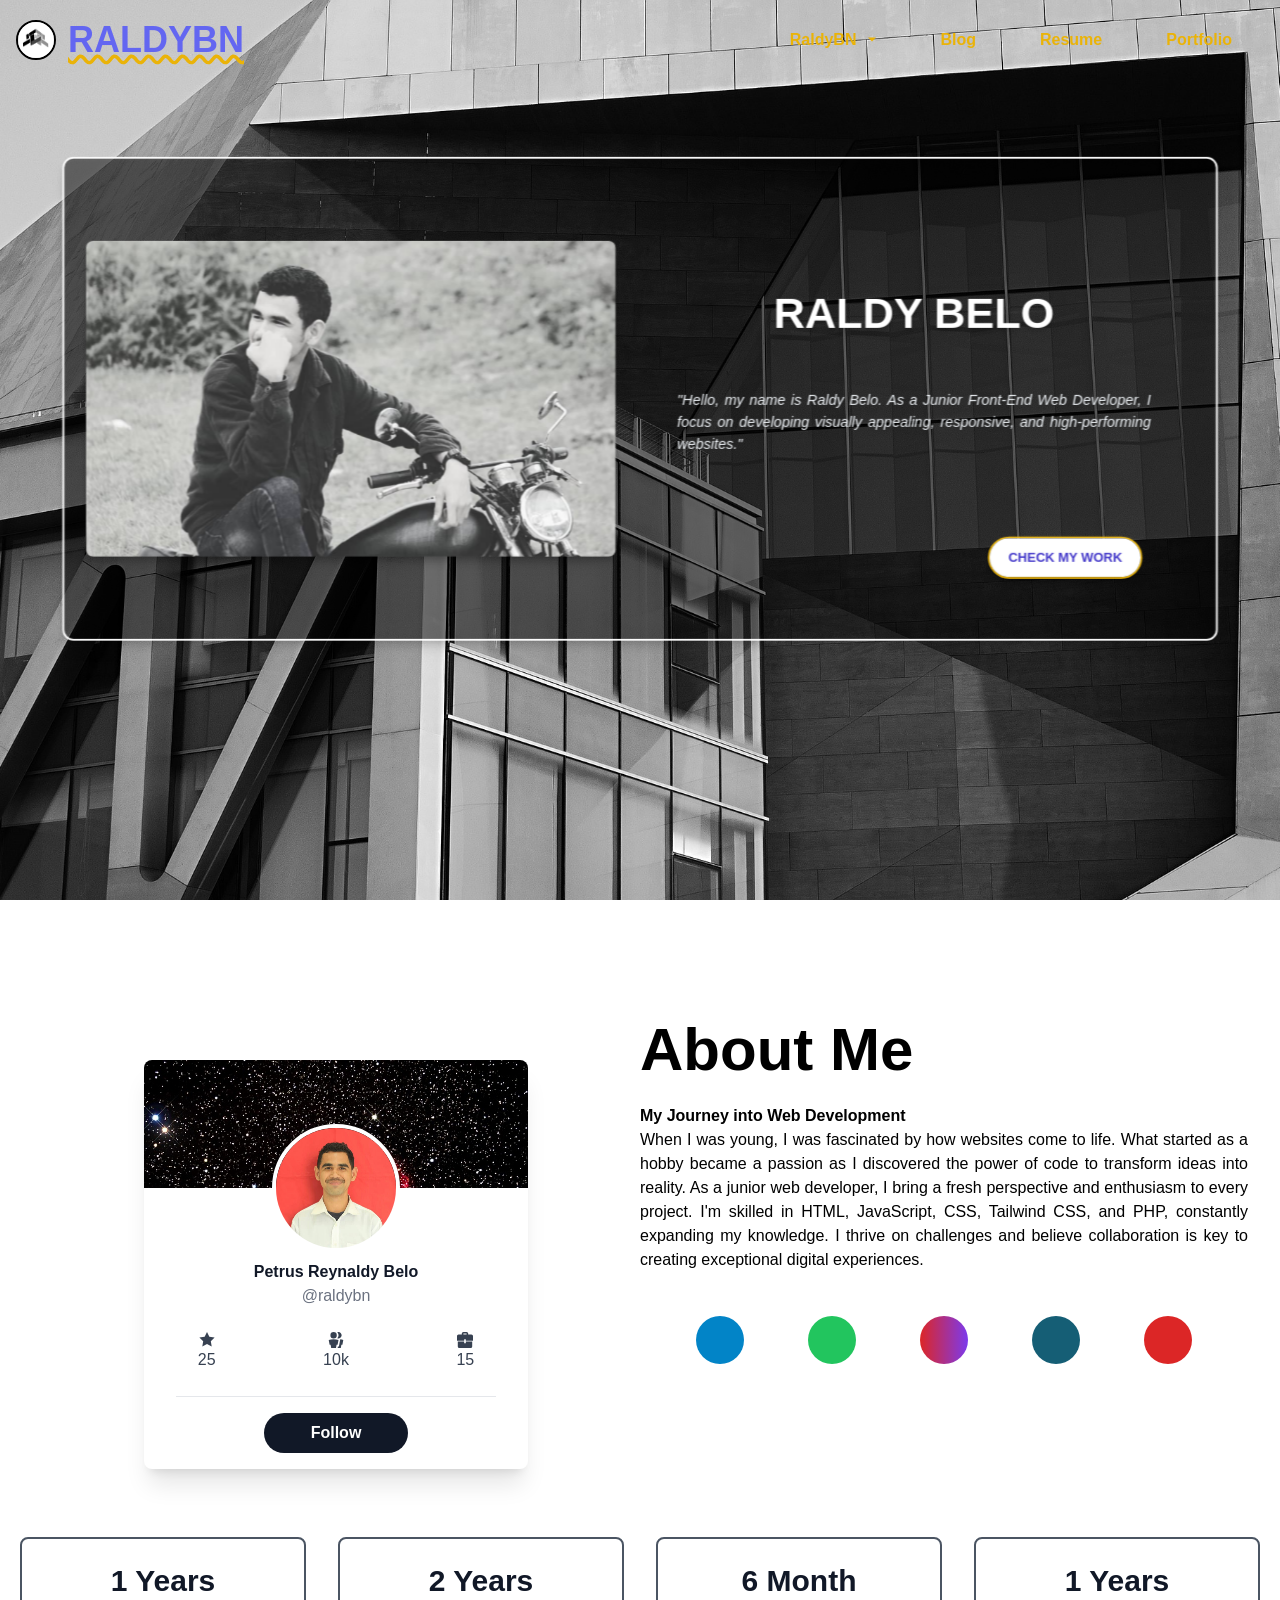
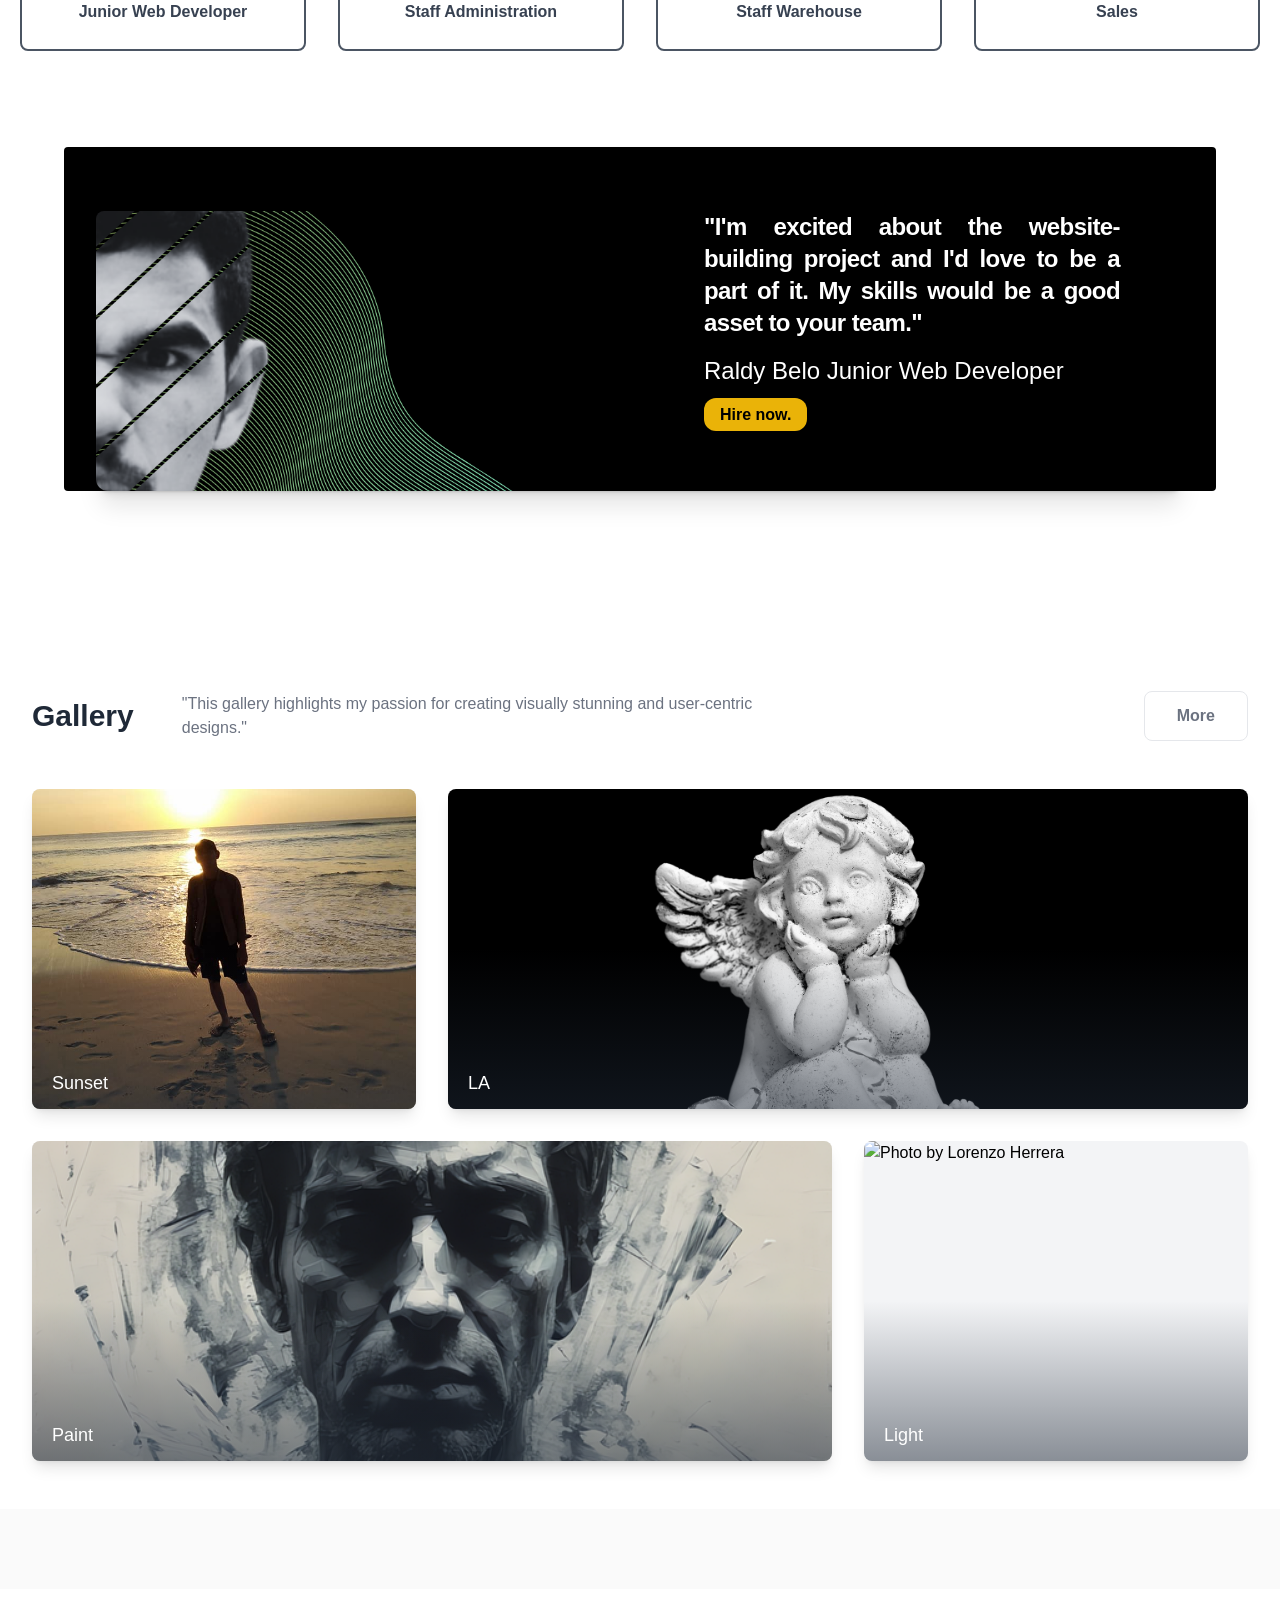
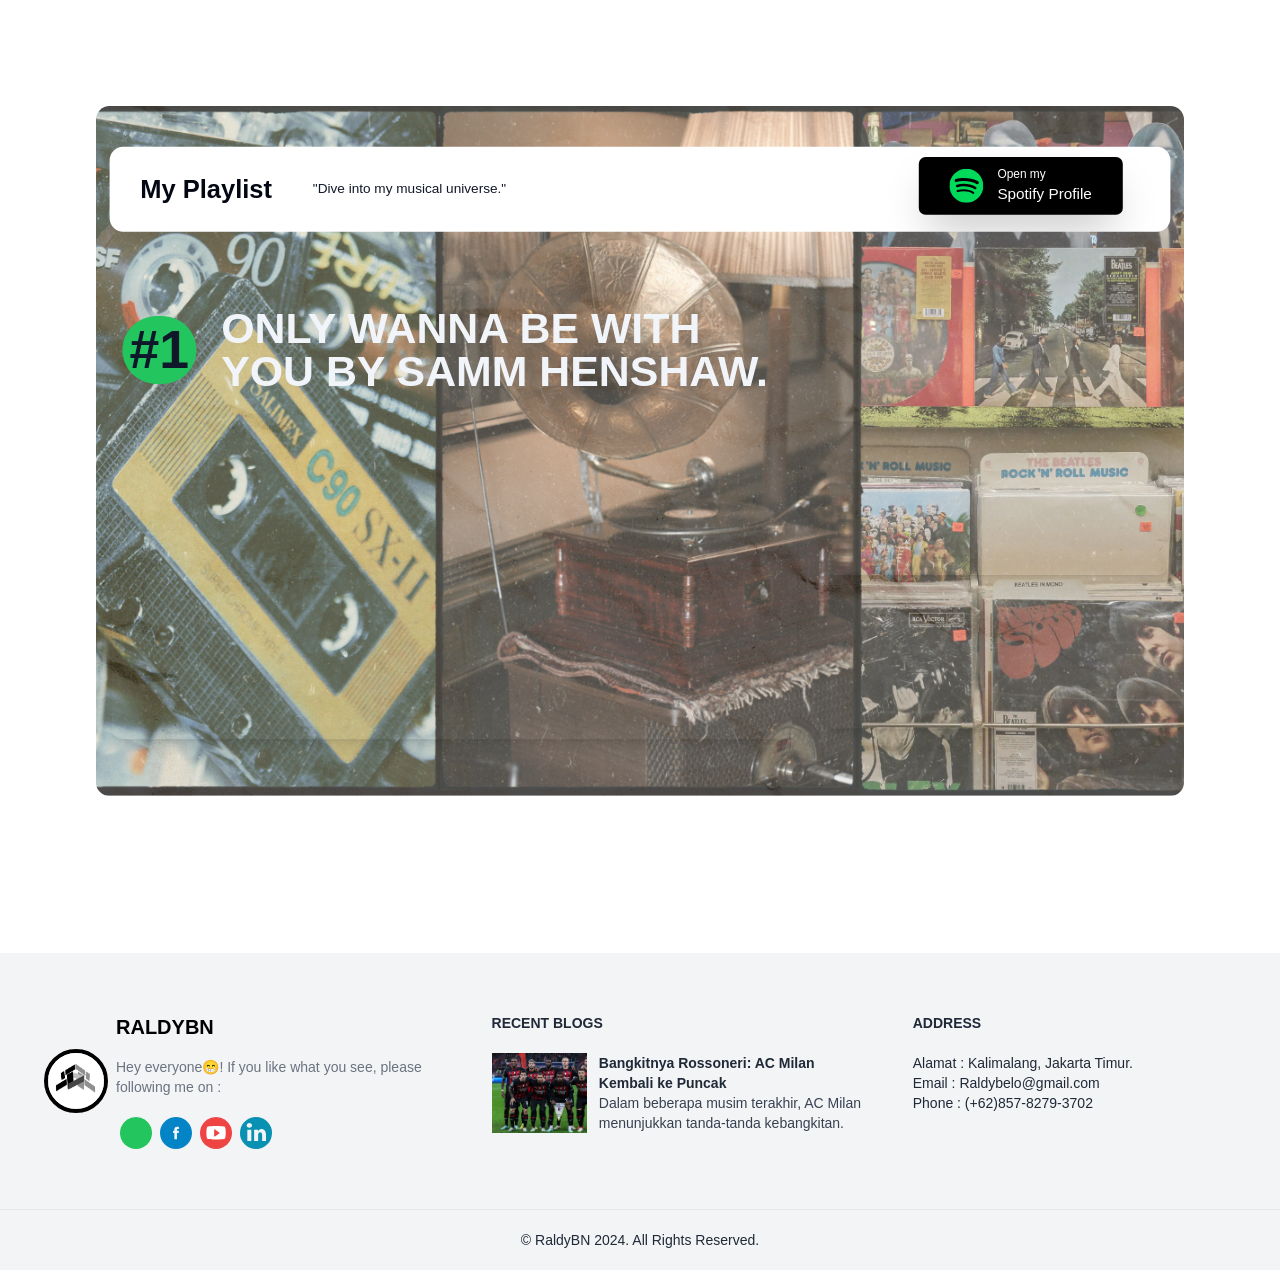
==== commit c718405b: "pembaruan" ====
--- a/public/index.html
+++ b/public/index.html
@@ -78,17 +78,16 @@
   <section id="home" class="w-full h-screen bg-[url('/public/img/building.jpg')]  bg-center bg-cover bg-no-repeat">
   <!-- <section id="home" class="w-full h-screen bg-slate-100"> -->
     <div class="bg-transparent scale-95 h-full py-20">
-      <div class="container gap-5 p-4 h-full drop-shadow-lg bg-black border-white scale-95 bg-opacity-50 border-solid border-2 rounded-xl lg:mt-12 lg:flex items-center mx-auto lg:px-6 md:px-12 shadow-lg">
+      <div class="container gap-5 p-4 h-max drop-shadow-lg bg-black border-white scale-95 bg-opacity-50 border-solid border-2 rounded-xl lg:mt-12 lg:flex items-center mx-auto lg:px-6 md:px-12 shadow-lg">
           <div class="grid justify-items-center flex-col gap-8 md:flex-row w-full items-center">
               <div class="md:w-1/2 lg:w-full mt-8 md:mt-0">
                 <img src="/public/img/img-9.png" alt="Hero Image" class=" drop-shadow-lg rounded-lg shadow-lg" />
               </div>
           </div>
-          <div class="grid lg:p-12 sm:mt-12 mt-4 text-justify items-center">
-            <h1 class="text-4xl md:text-6xl lg:text-5xl lg:my-4 mb-0 mt-4 text-white p-5 font-extrabold justify-self-center drop-shadow-lg">
+          <div class="grid lg:p-12 p-4 sm:mt-12 mt-4 text-justify items-center">
+            <h1 class="text-4xl md:text-6xl lg:text-5xl lg:my-4 mb-0 mt-4 text-white p-1 lg:p-5 font-extrabold justify-self-center drop-shadow-lg">
               RALDY<span class="text-white"> BELO</span> 
             </h1>
-    
             <br>
             <p class="font-thin italic text-slate-100">"Hello, my name is Raldy Belo. As a Junior Front-End Web Developer, I focus on developing visually appealing, responsive, and high-performing websites."</p>
             <br>
@@ -98,7 +97,7 @@
                 <span class="absolute inset-0 flex items-center justify-center w-full h-full text-slate-900 duration-300 -translate-x-full bg-yellow-500 group-hover:translate-x-0 ease">
                   <svg class="w-6 h-6" fill="none" stroke="currentColor" viewBox="0 0 24 24" xmlns="http://www.w3.org/2000/svg"><path stroke-linecap="round" stroke-linejoin="round" stroke-width="2" d="M14 5l7 7m0 0l-7 7m7-7H3"></path></svg>
                 </span>
-                <span class="absolute flex bg-indigo-700 justify-center items-center p-0 w-full h-full text-white font-bold transition-all duration-300 transform group-hover:translate-x-full ease">CHECK MY WORK</span>
+                <span class="absolute flex bg-white justify-center items-center p-0 w-full h-full text-indigo-700 font-extrabold transition-all duration-300 transform group-hover:translate-x-full ease">CHECK MY WORK</span>
                 <span class="relative invisible text-black">CHECK MY WORK</span>
                 </button>
                 </a>
@@ -109,7 +108,7 @@
   </section>
   <!-- HOME END -->
     <!-- ABOUT START -->
-  <section id="about" class="lg:mt-16">
+  <section id="about" class="lg:mt-16 justify-center items-center">
     <div  class="bg-white lg:flex p-8">
       <!-- about -->
       <div
@@ -152,13 +151,12 @@
       </div>
     </div>
     <div class="lg:w-2/4 w-auto">
-      <h1 class="font-bold text-4xl lg:text-6xl py-8 lg:p-6">Tentang Saya</h1>
+      <h1 class="font-bold text-4xl lg:text-6xl py-8 lg:py-6">About Me</h1>
       <p class="text-justify font-extralight md:w-auto">
         <span class="font-extrabold">My Journey into Web Development</span>
         <br>
-        <br>
-        From a young age, I've been fascinated by how websites come to life. What started as a hobby turned into a passion as I discovered the power of code to transform ideas into reality.
-        As a junior web developer, I bring a fresh perspective and enthusiasm to every project. I'm skilled in HTML, JavaScript, CSS, Tailwind CSS, PHP and also constantly expanding my knowledge. I thrive on challenges and believe that collaboration is key to creating exceptional digital experiences.</p>
+        When I was young, I was fascinated by how websites come to life. What started as a hobby became a passion as I discovered the power of code to transform ideas into reality.
+        As a junior web developer, I bring a fresh perspective and enthusiasm to every project. I'm skilled in HTML, JavaScript, CSS, Tailwind CSS, and PHP, constantly expanding my knowledge. I thrive on challenges and believe collaboration is key to creating exceptional digital experiences.</p>
       <div class="lg:mt-9 mt-5">
         <ul class="text-5xl text-white w-max lg:w-full gap-3 lg:gap-16 flex flex-wrap justify-center">
             <a href="https://www.facebook.com/raldyxs" target="_blank"><li class="flex justify-center items-center p-1 bg-sky-600 hover:shadow-lg hover:opacity-50 transition duration-300 ease-in-out rounded-full mt-2 h-12 w-12">
@@ -239,8 +237,6 @@
                         </a>
                     </div>
                 </aside>
-
-                
             </div>
         </div>
     </div>
@@ -319,13 +315,13 @@
         </div>
       </div>     
   </section>
-  <section  id="music" class="w-full lg:h-max h-max bg-[url('/public/img/spotify.png')] bg-opacity-50 scale-95 rounded-2xl bg-center lg:mb-24 my-12 bg-cover bg-no-repeat lg:pt-0 pt-8">
-    <div  class="top-0 bottom-0 grid p-4 justify-center items-center bg-opacity-65 w-full h-max lg:pt-12 pb-32">
-      <div class="mb-4 flex items-center scale-90 lg:scale-100 justify-between lg:px-9 px-3 gap-8 rounded-2xl bg-white w-full  sm:mb-8 md:mb-12">
+  <section  id="music" class="w-full lg:h-full h-max bg-[url('/public/img/spotify.png')] bg-opacity-50 scale-85 rounded-2xl bg-center lg:mb-24 my-12 bg-cover bg-no-repeat lg:pt-0 pt-8">
+    <div  class="top-0 bottom-0 grid p-4 justify-center items-center bg-opacity-65 w-full h-max lg:pt-12 pb-12">
+      <div class="flex items-center scale-90 lg:scale-100 justify-between lg:px-9 px-3 gap-8 rounded-2xl bg-white w-full  md:mb-8">
         <div class="flex items-center gap-12">
             <h2 class="text-2xl font-bold text-gray-950 lg:text-3xl dark:text-white">My Playlist</h2>
             <p class="hidden max-w-screen-sm text-gray-900 dark:text-gray-300 md:block">
-              "Discover the melodies and rhythms that shape my perspective and influence my work."
+              "Dive into my musical universe."
             </p>
         </div>
         <div class="p-3 flex flex-col items-center justify-center">
@@ -354,6 +350,10 @@
       </div>
       <div class="lg:flex sm:scale-75 lg:scale-105 grid p-8 gap-8 lg:justify-around items-center">
         <div class="w-full">
+          <div class="flex items-center sm:gap-4 p-3 gap-2">
+            <h1 class="sm:text-6xl text-3xl rounded-full font-extrabold text-justify  text-slate-900 w-max bg-green-500 p-2">#1</h1>
+            <h1 class="py-6 sm:px-3 sm:text-5xl text-1xl sm:text-slate-100 text-slate-800 text-justify font-extrabold sm:text-start"> ONLY WANNA BE WITH YOU BY SAMM HENSHAW.</h1>
+          </div>
           <iframe style="border-radius:12px" src="https://open.spotify.com/embed/track/7ivEZyVKpHlqCKFFUqOYX1?utm_source=generator&theme=0" width="100%" height="352" frameBorder="0" allowfullscreen="" allow="autoplay; clipboard-write; encrypted-media; fullscreen; picture-in-picture" loading="lazy" class="shadow-lg  hover:shadow-indigo-500"></iframe>
         </div>
         <div class="lg:flex lg:flex-wrap grid gap-5 lg:w-2/4">
--- a/public/css/style.css
+++ b/public/css/style.css
@@ -964,14 +964,6 @@
   width: max-content;
 }
 
-.w-2\/4 {
-  width: 50%;
-}
-
-.w-3\/4 {
-  width: 75%;
-}
-
 .max-w-2xl {
   max-width: 42rem;
 }
@@ -1077,14 +1069,6 @@
   align-items: baseline;
 }
 
-.justify-start {
-  justify-content: flex-start;
-}
-
-.justify-end {
-  justify-content: flex-end;
-}
-
 .justify-center {
   justify-content: center;
 }
@@ -1117,6 +1101,10 @@
   gap: 0.5rem;
 }
 
+.gap-3 {
+  gap: 0.75rem;
+}
+
 .gap-4 {
   gap: 1rem;
 }
@@ -1131,10 +1119,6 @@
 
 .gap-8 {
   gap: 2rem;
-}
-
-.gap-3 {
-  gap: 0.75rem;
 }
 
 .space-y-4 > :not([hidden]) ~ :not([hidden]) {
@@ -1154,10 +1138,6 @@
   border-color: rgb(243 244 246 / var(--tw-divide-opacity));
 }
 
-.self-end {
-  align-self: flex-end;
-}
-
 .self-center {
   align-self: center;
 }
@@ -1289,11 +1269,6 @@
   background-color: rgb(229 231 235 / var(--tw-bg-opacity));
 }
 
-.bg-gray-300 {
-  --tw-bg-opacity: 1;
-  background-color: rgb(209 213 219 / var(--tw-bg-opacity));
-}
-
 .bg-gray-900 {
   --tw-bg-opacity: 1;
   background-color: rgb(17 24 39 / var(--tw-bg-opacity));
@@ -1353,11 +1328,6 @@
   background-color: rgb(254 249 195 / var(--tw-bg-opacity));
 }
 
-.bg-yellow-400 {
-  --tw-bg-opacity: 1;
-  background-color: rgb(250 204 21 / var(--tw-bg-opacity));
-}
-
 .bg-yellow-500 {
   --tw-bg-opacity: 1;
   background-color: rgb(234 179 8 / var(--tw-bg-opacity));
@@ -1366,21 +1336,6 @@
 .bg-zinc-50 {
   --tw-bg-opacity: 1;
   background-color: rgb(250 250 250 / var(--tw-bg-opacity));
-}
-
-.bg-zinc-800 {
-  --tw-bg-opacity: 1;
-  background-color: rgb(39 39 42 / var(--tw-bg-opacity));
-}
-
-.bg-indigo-500 {
-  --tw-bg-opacity: 1;
-  background-color: rgb(99 102 241 / var(--tw-bg-opacity));
-}
-
-.bg-indigo-300 {
-  --tw-bg-opacity: 1;
-  background-color: rgb(165 180 252 / var(--tw-bg-opacity));
 }
 
 .bg-opacity-0 {
@@ -1508,10 +1463,6 @@
   padding: 2rem;
 }
 
-.p-9 {
-  padding: 2.25rem;
-}
-
 .px-3 {
   padding-left: 0.75rem;
   padding-right: 0.75rem;
@@ -1591,10 +1542,6 @@
   padding-bottom: 3rem;
 }
 
-.pb-32 {
-  padding-bottom: 8rem;
-}
-
 .pb-8 {
   padding-bottom: 2rem;
 }
@@ -1776,6 +1723,11 @@
   color: rgb(3 7 18 / var(--tw-text-opacity));
 }
 
+.text-green-300 {
+  --tw-text-opacity: 1;
+  color: rgb(134 239 172 / var(--tw-text-opacity));
+}
+
 .text-indigo-500 {
   --tw-text-opacity: 1;
   color: rgb(99 102 241 / var(--tw-text-opacity));
@@ -1786,6 +1738,11 @@
   color: rgb(79 70 229 / var(--tw-text-opacity));
 }
 
+.text-indigo-700 {
+  --tw-text-opacity: 1;
+  color: rgb(67 56 202 / var(--tw-text-opacity));
+}
+
 .text-red-500 {
   --tw-text-opacity: 1;
   color: rgb(239 68 68 / var(--tw-text-opacity));
@@ -1801,6 +1758,16 @@
   color: rgb(241 245 249 / var(--tw-text-opacity));
 }
 
+.text-slate-200 {
+  --tw-text-opacity: 1;
+  color: rgb(226 232 240 / var(--tw-text-opacity));
+}
+
+.text-slate-800 {
+  --tw-text-opacity: 1;
+  color: rgb(30 41 59 / var(--tw-text-opacity));
+}
+
 .text-slate-900 {
   --tw-text-opacity: 1;
   color: rgb(15 23 42 / var(--tw-text-opacity));
@@ -1814,16 +1781,6 @@
 .text-yellow-600 {
   --tw-text-opacity: 1;
   color: rgb(202 138 4 / var(--tw-text-opacity));
-}
-
-.text-slate-200 {
-  --tw-text-opacity: 1;
-  color: rgb(226 232 240 / var(--tw-text-opacity));
-}
-
-.text-yellow-300 {
-  --tw-text-opacity: 1;
-  color: rgb(253 224 71 / var(--tw-text-opacity));
 }
 
 .underline {
@@ -2077,6 +2034,18 @@
   gap: 0.5rem;
 }
 
+.text-01xl {
+  font-size: 16px;
+  line-height: 1.1rem;
+  padding-top: 6px;
+}
+
+.scale-85 {
+  --tw-scale-x: .85;
+  --tw-scale-y: .85;
+  transform: translate(var(--tw-translate-x), var(--tw-translate-y)) rotate(var(--tw-rotate)) skewX(var(--tw-skew-x)) skewY(var(--tw-skew-y)) scaleX(var(--tw-scale-x)) scaleY(var(--tw-scale-y));
+}
+
 .before\:absolute::before {
   content: var(--tw-content);
   position: absolute;
@@ -2167,6 +2136,10 @@
   border-width: 2px;
 }
 
+.hover\:border-4:hover {
+  border-width: 4px;
+}
+
 .hover\:border-solid:hover {
   border-style: solid;
 }
@@ -2176,6 +2149,11 @@
   border-color: rgb(0 0 0 / var(--tw-border-opacity));
 }
 
+.hover\:border-slate-700:hover {
+  --tw-border-opacity: 1;
+  border-color: rgb(51 65 85 / var(--tw-border-opacity));
+}
+
 .hover\:bg-gray-100:hover {
   --tw-bg-opacity: 1;
   background-color: rgb(243 244 246 / var(--tw-bg-opacity));
@@ -2224,14 +2202,6 @@
   --tw-bg-opacity: 0.25;
 }
 
-.hover\:bg-opacity-70:hover {
-  --tw-bg-opacity: 0.7;
-}
-
-.hover\:bg-opacity-85:hover {
-  --tw-bg-opacity: 0.85;
-}
-
 .hover\:bg-opacity-80:hover {
   --tw-bg-opacity: 0.8;
 }
@@ -2269,6 +2239,11 @@
 .hover\:text-yellow-500:hover {
   --tw-text-opacity: 1;
   color: rgb(234 179 8 / var(--tw-text-opacity));
+}
+
+.hover\:text-zinc-950:hover {
+  --tw-text-opacity: 1;
+  color: rgb(9 9 11 / var(--tw-text-opacity));
 }
 
 .hover\:opacity-50:hover {
@@ -2396,10 +2371,6 @@
     margin-bottom: 2rem;
   }
 
-  .sm\:mt-20 {
-    margin-top: 5rem;
-  }
-
   .sm\:mt-12 {
     margin-top: 3rem;
   }
@@ -2418,12 +2389,6 @@
 
   .sm\:max-w-40 {
     max-width: 10rem;
-  }
-
-  .sm\:scale-50 {
-    --tw-scale-x: .5;
-    --tw-scale-y: .5;
-    transform: translate(var(--tw-translate-x), var(--tw-translate-y)) rotate(var(--tw-rotate)) skewX(var(--tw-skew-x)) skewY(var(--tw-skew-y)) scaleX(var(--tw-scale-x)) scaleY(var(--tw-scale-y));
   }
 
   .sm\:scale-75 {
@@ -2444,12 +2409,21 @@
     grid-template-columns: repeat(3, minmax(0, 1fr));
   }
 
+  .sm\:gap-4 {
+    gap: 1rem;
+  }
+
   .sm\:p-10 {
     padding: 2.5rem;
   }
 
   .sm\:p-8 {
     padding: 2rem;
+  }
+
+  .sm\:px-3 {
+    padding-left: 0.75rem;
+    padding-right: 0.75rem;
   }
 
   .sm\:px-6 {
@@ -2461,6 +2435,25 @@
     padding-top: 2rem;
     padding-bottom: 2rem;
   }
+
+  .sm\:text-start {
+    text-align: start;
+  }
+
+  .sm\:text-5xl {
+    font-size: 3rem;
+    line-height: 1;
+  }
+
+  .sm\:text-6xl {
+    font-size: 3.75rem;
+    line-height: 1;
+  }
+
+  .sm\:text-slate-100 {
+    --tw-text-opacity: 1;
+    color: rgb(241 245 249 / var(--tw-text-opacity));
+  }
 }
 
 @media (min-width: 768px) {
@@ -2477,6 +2470,10 @@
     margin-bottom: 3rem;
   }
 
+  .md\:mb-8 {
+    margin-bottom: 2rem;
+  }
+
   .md\:ml-2 {
     margin-left: 0.5rem;
   }
@@ -2632,6 +2629,10 @@
     margin-bottom: 6rem;
   }
 
+  .lg\:mb-7 {
+    margin-bottom: 1.75rem;
+  }
+
   .lg\:mt-12 {
     margin-top: 3rem;
   }
@@ -2664,11 +2665,6 @@
     height: 100%;
   }
 
-  .lg\:h-max {
-    height: -moz-max-content;
-    height: max-content;
-  }
-
   .lg\:w-1\/2 {
     width: 50%;
   }
@@ -2695,11 +2691,6 @@
 
   .lg\:w-full {
     width: 100%;
-  }
-
-  .lg\:w-max {
-    width: -moz-max-content;
-    width: max-content;
   }
 
   .lg\:max-w-full {
@@ -2760,8 +2751,8 @@
     padding: 3rem;
   }
 
-  .lg\:p-6 {
-    padding: 1.5rem;
+  .lg\:p-5 {
+    padding: 1.25rem;
   }
 
   .lg\:px-28 {
@@ -2769,6 +2760,11 @@
     padding-right: 7rem;
   }
 
+  .lg\:px-5 {
+    padding-left: 1.25rem;
+    padding-right: 1.25rem;
+  }
+
   .lg\:px-6 {
     padding-left: 1.5rem;
     padding-right: 1.5rem;
@@ -2789,12 +2785,27 @@
     padding-bottom: 0.5rem;
   }
 
+  .lg\:py-6 {
+    padding-top: 1.5rem;
+    padding-bottom: 1.5rem;
+  }
+
+  .lg\:py-8 {
+    padding-top: 2rem;
+    padding-bottom: 2rem;
+  }
+
   .lg\:pt-0 {
     padding-top: 0px;
   }
 
   .lg\:pt-12 {
     padding-top: 3rem;
+  }
+
+  .lg\:text-2xl {
+    font-size: 1.5rem;
+    line-height: 2rem;
   }
 
   .lg\:text-3xl {
@@ -2817,14 +2828,14 @@
     line-height: 1;
   }
 
+  .lg\:text-sm {
+    font-size: 0.875rem;
+    line-height: 1.25rem;
+  }
+
   .lg\:text-xs {
     font-size: 0.75rem;
     line-height: 1rem;
-  }
-
-  .lg\:text-2xl {
-    font-size: 1.5rem;
-    line-height: 2rem;
   }
 
   .lg\:text-slate-200 {
@@ -2902,4 +2913,4 @@
     --tw-text-opacity: 1;
     color: rgb(255 255 255 / var(--tw-text-opacity));
   }
-}+}
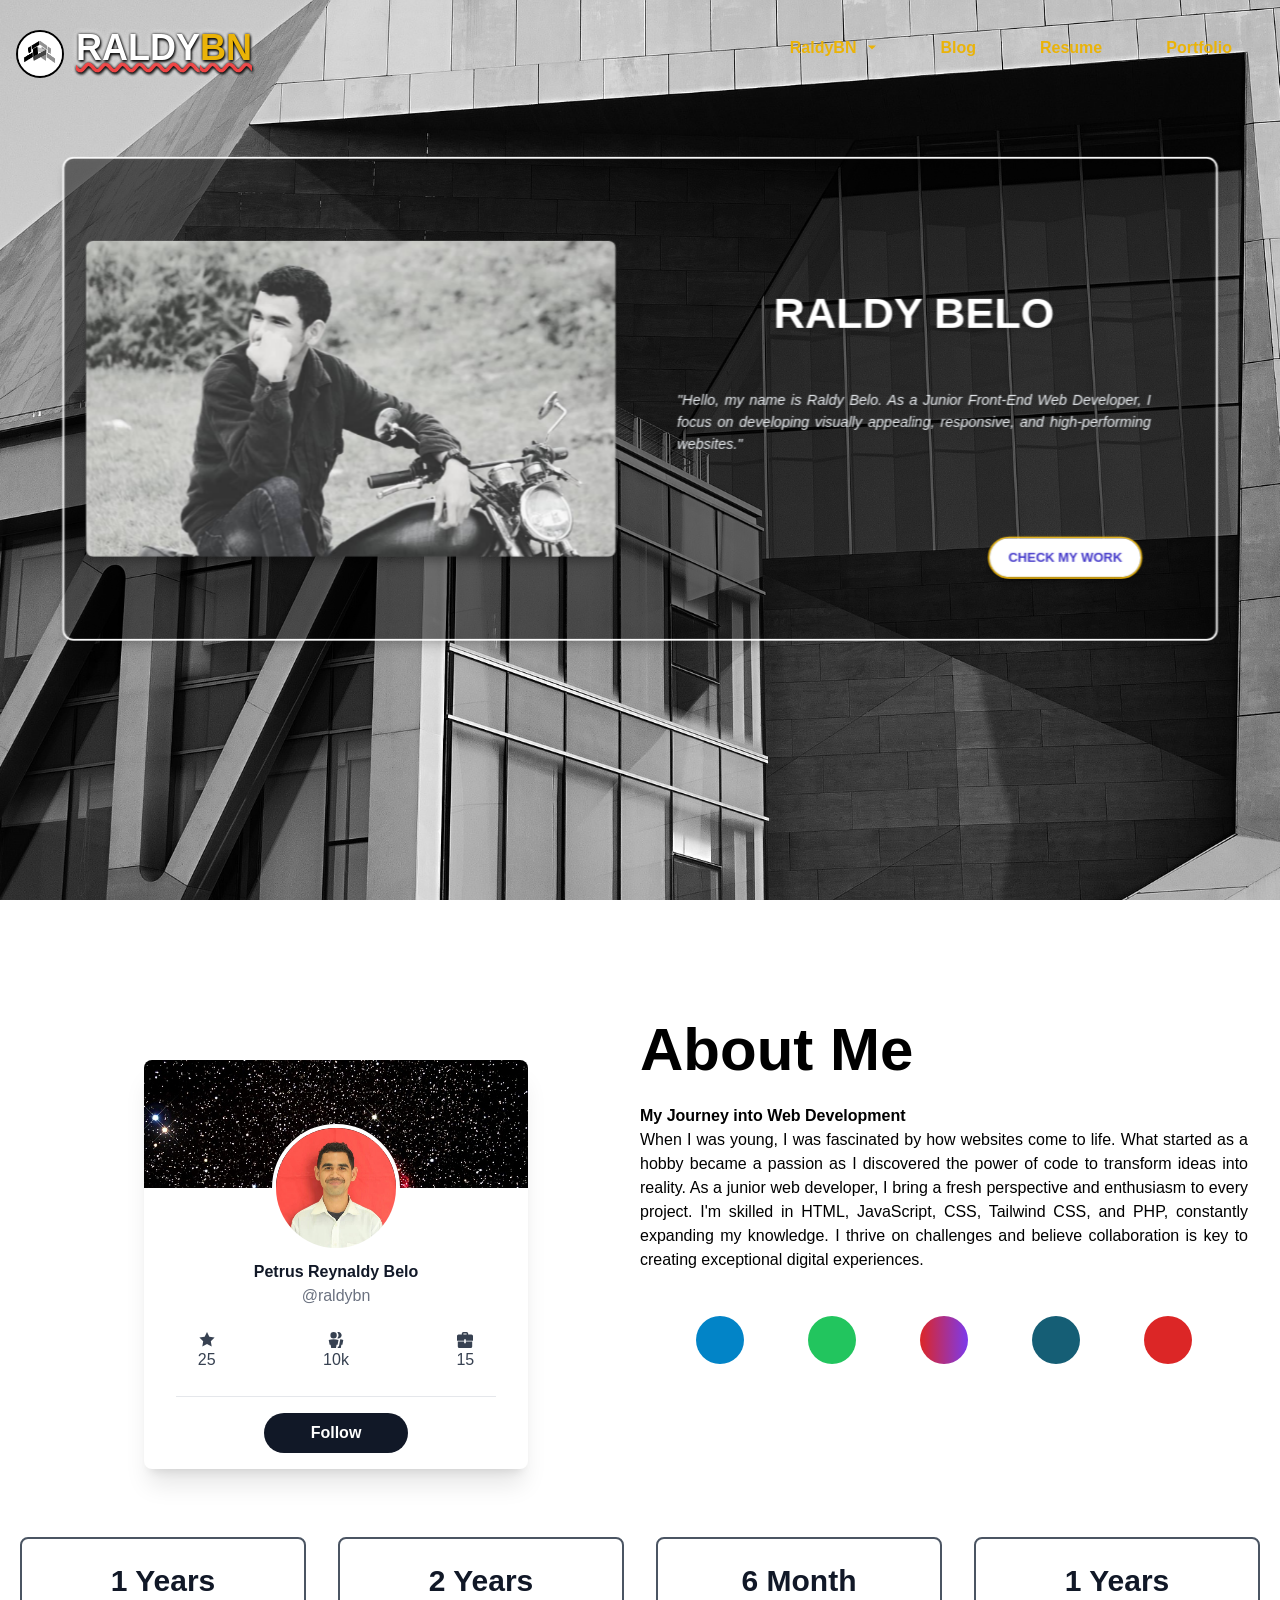
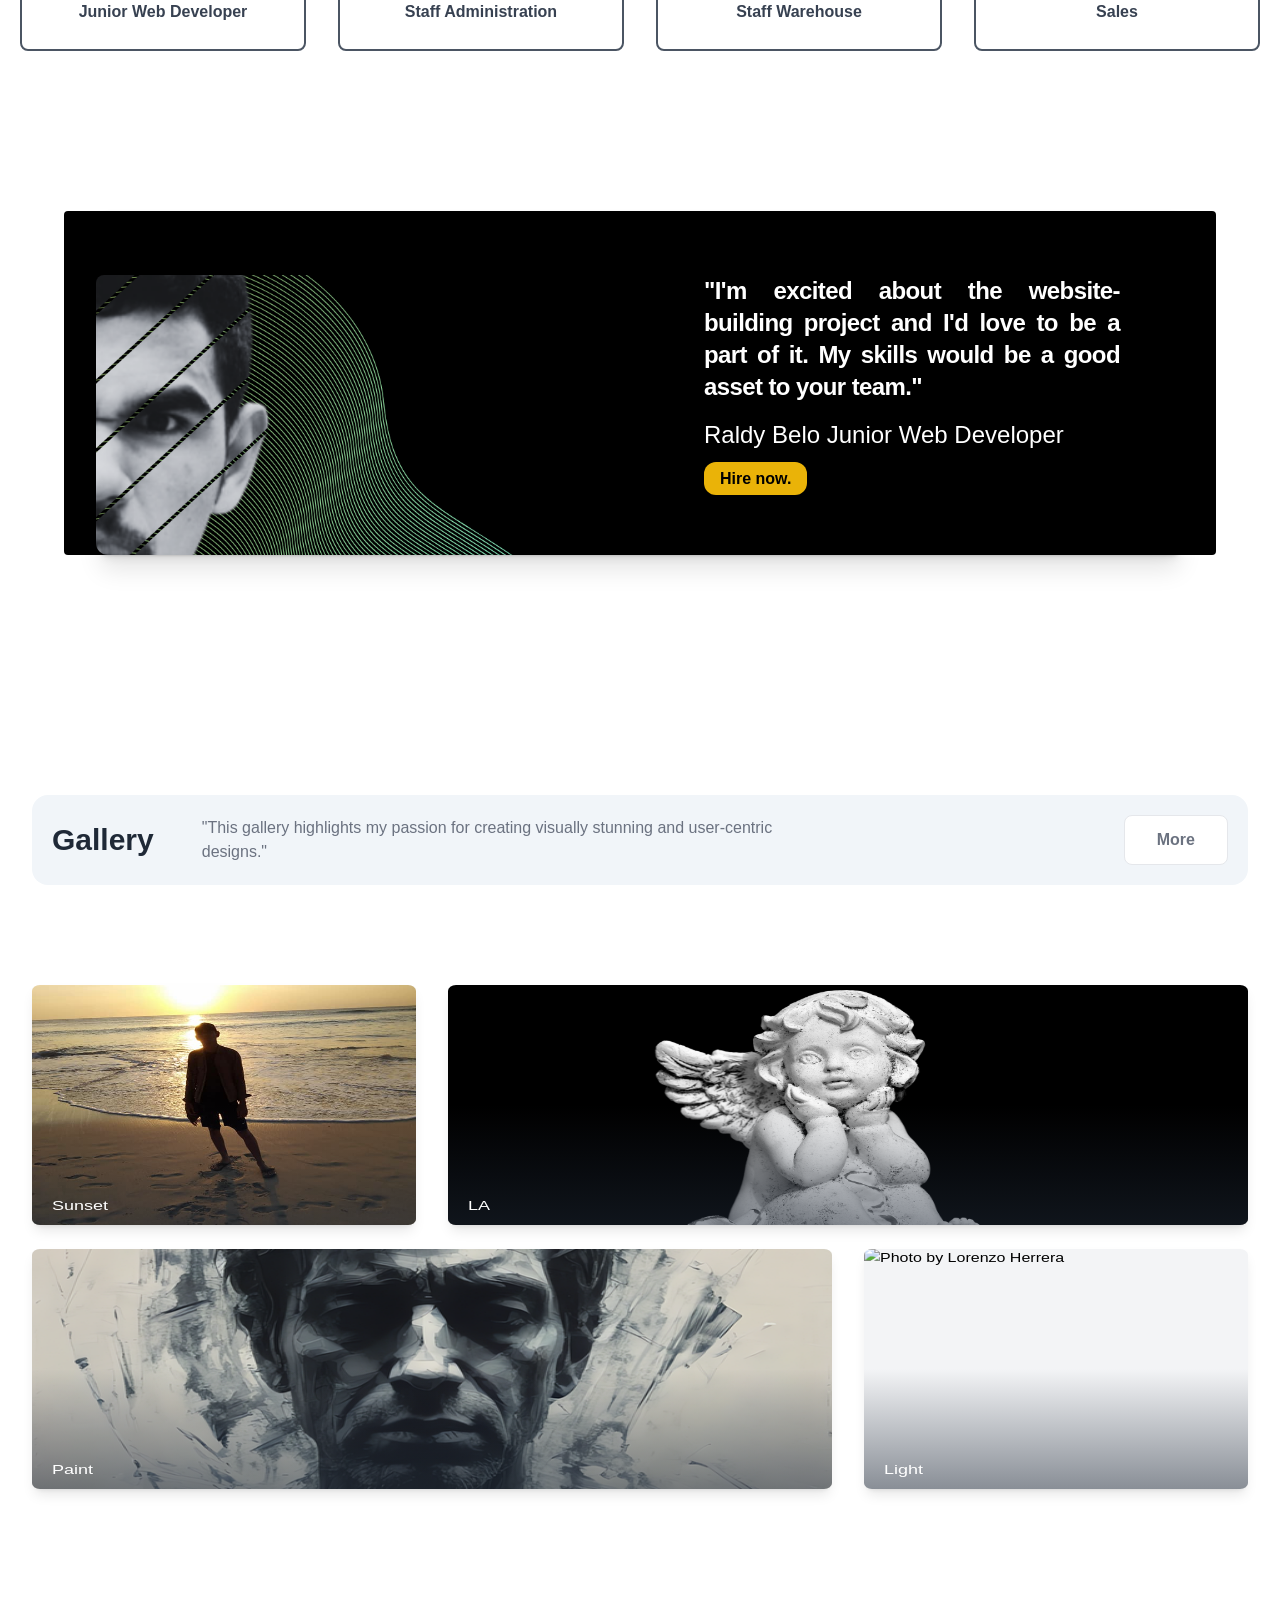
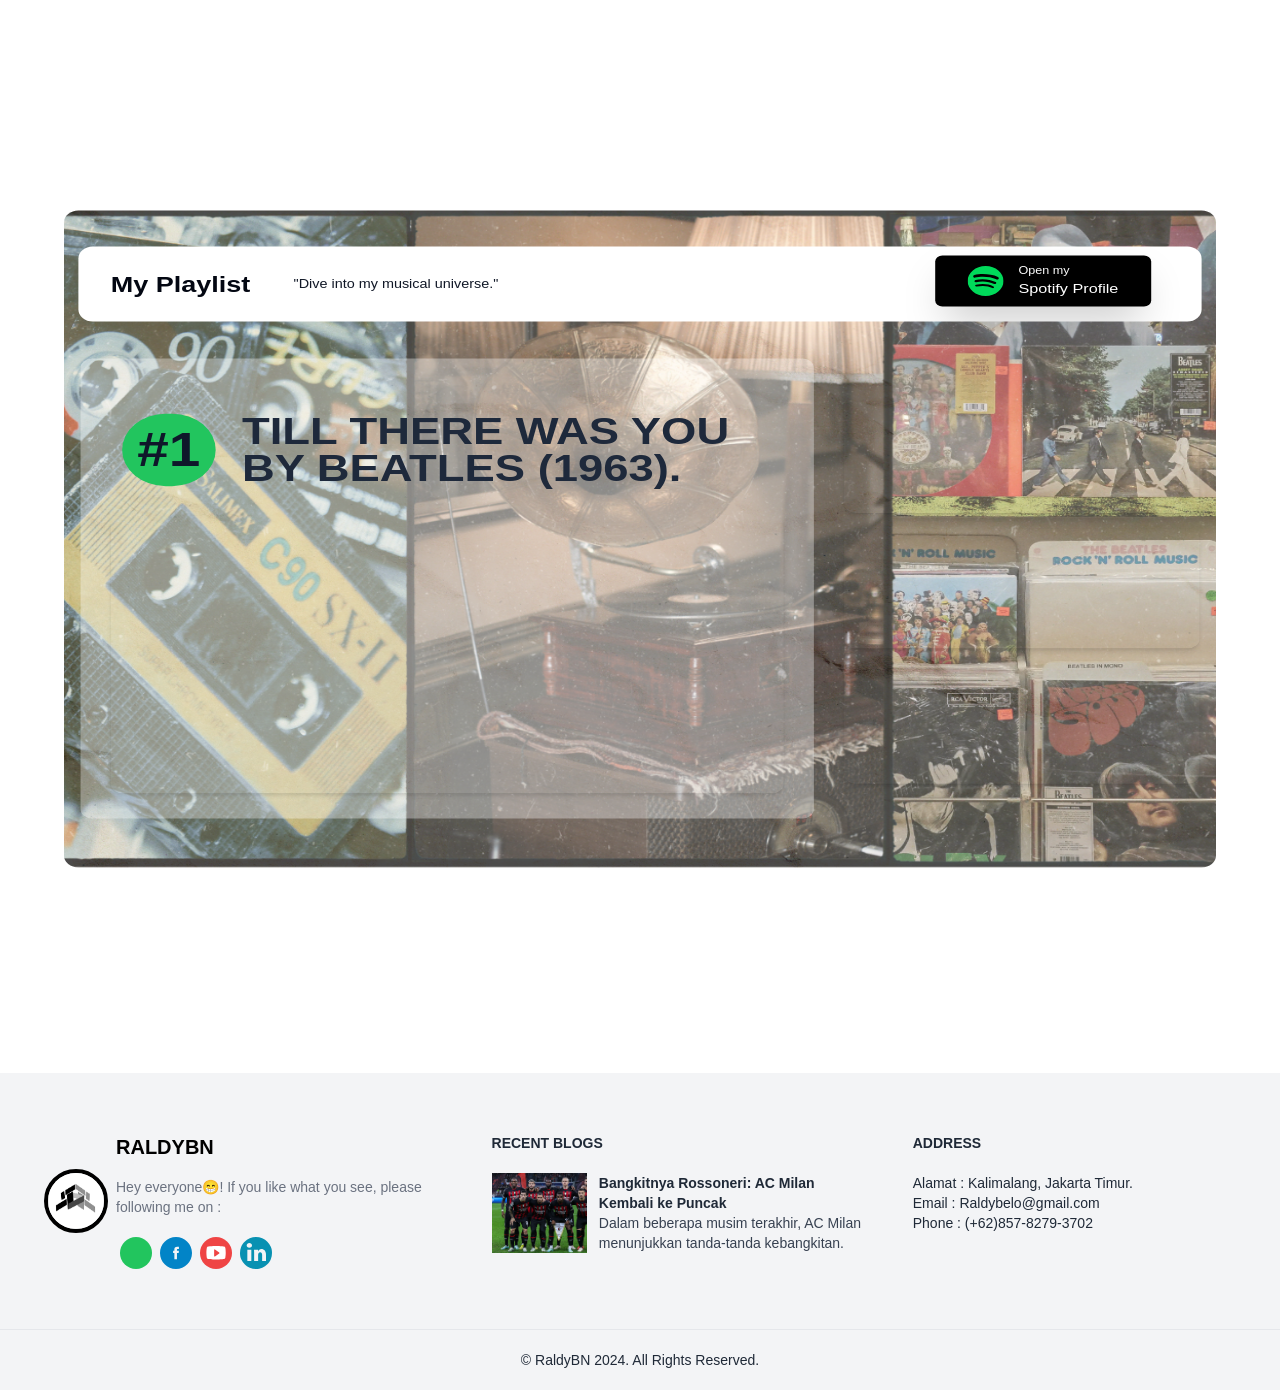
==== commit 5aea03c3: "pembaruan" ====
--- a/public/index.html
+++ b/public/index.html
@@ -11,17 +11,16 @@
 </head>
 
 
-<body class="bg-white">
-  <header class="bg-transparent absolute top-0 left-0 w-full flex items-center justify-center z-10 transition duration-300 ease-in-out">
+  <header class="bg-transparent absolute top-0 left-0 w-full flex items-center justify-center z-10 transition duration-500 ease-in-out">
     <div class="container">
       <div class="flex items-center justify-between relative">
-        <div class="px-4 flex justify-center items-center gap-1 ">
-          <img src="/public/img/logo.png" alt="" class="border-2 border-black rounded-full lg:w-10 w-8">
-         <a href="index.html" class="lg:text-4xl text-2xl text-indigo-500 bg-opacity-50 font-extrabold block p-2 underline decoration-wavy decoration-yellow-500 ">RALDYBN</a>
-        </div>
-        <div class="flex items-center px-4">
+        <div class="px-4 py-2 flex justify-center items-center lg:w-max w-full lg:gap-1">
+          <img src="/public/img/logo.png" alt="" class="border-2  border-black rounded-full lg:mt-3 mt-1 lg:w-12 w-10">
+          <a href="index.html" class="lg:text-4xl text-2xl text-white shadow-cost bg-opacity-50 font-extrabold block p-2 underline decoration-wavy decoration-red-500 ">RALDY<span class="text-yellow-500">BN</span> </a>
+        </div>
+        <div class="flex items-center px-4 py-2">
           <button id="hamburger" name="hamburger" type="button" class="block absolute right-4 lg:hidden">
-            <span class="hamburger-line white transition duration-300 ease-in-out origin-top-left"></span>
+            <span class="hamburger-line transition duration-300 ease-in-out origin-top-left"></span>
             <span class="hamburger-line transition duration-300 ease-in-out"></span>
             <span class="hamburger-line transition duration-300 ease-in-out origin-bottom-left"></span>
           </button>
@@ -92,7 +91,7 @@
             <p class="font-thin italic text-slate-100">"Hello, my name is Raldy Belo. As a Junior Front-End Web Developer, I focus on developing visually appealing, responsive, and high-performing websites."</p>
             <br>
               <div class="cursor-pointer justify-self-end lg:mt-16 scale-90 drop-shadow-lg outline-8 outline-blue-500/50">
-                <a href="#about">
+                <a href="portfolio.html">
                   <button class="relative inline-flex items-center justify-center px-6 py-3 overflow-hidden font-medium text-yellow-600 transition duration-300 ease-out border-2 border-yellow-500 rounded-full shadow-md group">
                 <span class="absolute inset-0 flex items-center justify-center w-full h-full text-slate-900 duration-300 -translate-x-full bg-yellow-500 group-hover:translate-x-0 ease">
                   <svg class="w-6 h-6" fill="none" stroke="currentColor" viewBox="0 0 24 24" xmlns="http://www.w3.org/2000/svg"><path stroke-linecap="round" stroke-linejoin="round" stroke-width="2" d="M14 5l7 7m0 0l-7 7m7-7H3"></path></svg>
@@ -108,8 +107,9 @@
   </section>
   <!-- HOME END -->
     <!-- ABOUT START -->
-  <section id="about" class="lg:mt-16 justify-center items-center">
-    <div  class="bg-white lg:flex p-8">
+    <div id="about" ></div>
+  <section  class="lg:mt-16 justify-center items-center lg:scale-y-100 scale-y-95">
+    <div  class="bg-white lg:flex p-8 ">
       <!-- about -->
       <div
         class="max-w-2xl mx-4 sm:max-w-40 md:max-w-sm lg:h-5/6 lg:max-w-sm xl:max-w-sm sm:mx-auto md:mx-auto lg:mx-auto xl:mx-auto mt-16 bg-white transition duration-300 ease-in-out shadow-xl rounded-lg text-gray-900 hover:shadow-2xl">
@@ -150,13 +150,16 @@
           <a href="https://www.instagram.com/raldybn/" target="_blank"><button class="w-1/2 block mx-auto rounded-full bg-gray-900 hover:shadow-lg font-semibold transition duration-300 ease-in-out text-white lg:px-6 lg:py-2 hover:bg-opacity-25">Follow</button></a>
       </div>
     </div>
-    <div class="lg:w-2/4 w-auto">
-      <h1 class="font-bold text-4xl lg:text-6xl py-8 lg:py-6">About Me</h1>
-      <p class="text-justify font-extralight md:w-auto">
-        <span class="font-extrabold">My Journey into Web Development</span>
-        <br>
-        When I was young, I was fascinated by how websites come to life. What started as a hobby became a passion as I discovered the power of code to transform ideas into reality.
-        As a junior web developer, I bring a fresh perspective and enthusiasm to every project. I'm skilled in HTML, JavaScript, CSS, Tailwind CSS, and PHP, constantly expanding my knowledge. I thrive on challenges and believe collaboration is key to creating exceptional digital experiences.</p>
+    <div class="lg:w-2/4 w-auto ">
+      <div class="lg:scale-y-100 scale-y-95">
+        <h1 class="font-bold text-4xl lg:text-6xl py-8 lg:py-6">About Me</h1>
+        <p class="text-justify font-extralight md:w-auto">
+          <span class="font-extrabold">My Journey into Web Development</span>
+          <br>
+            When I was young, I was fascinated by how websites come to life. What started as a hobby became a passion as I discovered the power of code to transform ideas into reality.
+            As a junior web developer, I bring a fresh perspective and enthusiasm to every project. I'm skilled in HTML, JavaScript, CSS, Tailwind CSS, and PHP, constantly expanding my knowledge. I thrive on challenges and believe collaboration is key to creating exceptional digital experiences.
+          </p>
+        </div>
       <div class="lg:mt-9 mt-5">
         <ul class="text-5xl text-white w-max lg:w-full gap-3 lg:gap-16 flex flex-wrap justify-center">
             <a href="https://www.facebook.com/raldyxs" target="_blank"><li class="flex justify-center items-center p-1 bg-sky-600 hover:shadow-lg hover:opacity-50 transition duration-300 ease-in-out rounded-full mt-2 h-12 w-12">
@@ -181,7 +184,7 @@
       </div>
     </div>
   </section>
-  <section class="text-gray-700 lg:mt-9 body-font">
+  <section class="text-gray-700 lg:mt-9 body-font lg:scale-y-100 scale-y-75">
     <div class="container px-5 mx-auto">
       <div class="flex flex-wrap -m-4 text-center">
         <div class="p-4 md:w-1/4 sm:w-1/2 w-full">
@@ -215,7 +218,7 @@
       </div>
     </div>
   </section>
-  <section class="py-12 md:py-24">
+  <section class="lg:my-40">
     <div class="w-full max-w-6xl rounded bg-black mx-auto pl-0 pr-4 sm:px-6 md:px-8 relative">
         <div class="shadow rounded-xl">
             <div class="grid overflow-hidden text-white shadow-xl md:grid-cols-2 bg-blue-600 rounded-xl">
@@ -241,30 +244,29 @@
         </div>
     </div>
   </section>
-  <section class="bg-zinc-50 overflow-hidden h-full mt-14 mb-14" >
-      <div class="bg-white dark:bg-gray-800 h-full lg:mb-20 py-6 sm:py-8 lg:py-12">
-        <div class="mx-auto max-w-screen-2xl px-4 md:px-8">
-            <div class="mb-4 flex items-center justify-between gap-8 sm:mb-8 md:mb-12">
-                <div class="flex items-center gap-12" id="gallery">
+  <div id="gallery"></div>
+  <section class=" overflow-hidden h-full mt-14 lg:mt-0 mb-8" >
+      <div class="bg-white dark:bg-gray-800 h-full lg:mb-12 py-6 sm:py-8 ">
+        <div class="mx-auto max-w-screen-2xl px-4 md:px-8 grid">
+            <div class="flex items-center justify-between mt-12 bg-slate-100 rounded-2xl p-5 gap-8 ">
+                <div class="flex items-center gap-12">
                     <h2 class="text-2xl font-bold text-gray-800 lg:text-3xl dark:text-white">Gallery</h2>
-    
                     <p class="hidden max-w-screen-sm text-gray-500 dark:text-gray-300 md:block">
                       "This gallery highlights my passion for creating visually stunning and user-centric designs."
                     </p>
                 </div>
-    
                 <a href="https://www.instagram.com/raldybn/" target="_blank"
                     class="inline-block rounded-lg border bg-white dark:bg-gray-700 dark:border-none px-4 py-2 text-center text-sm font-semibold text-gray-500 dark:text-gray-200 outline-none ring-indigo-300 transition duration-100 hover:bg-gray-100 focus-visible:ring active:bg-gray-200 md:px-8 md:py-3 md:text-base">
                     More
                 </a>
             </div>
     
-            <div class="grid grid-cols-2 gap-4 sm:grid-cols-3 md:gap-6 xl:gap-8">
+            <div class="grid grid-cols-2 gap-4 sm:grid-cols-3 md:gap-6 xl:gap-8 lg:scale-y-75 scale-y-100 lg:py-4">
                 <!-- image - start -->
                 <a href="#"
                     class="group relative flex h-48 items-end overflow-hidden rounded-lg bg-gray-100 shadow-lg md:h-80">
                     <img src="/public/img/galeri/about.jpg" loading="lazy" alt="Photo by Minh Pham" class="absolute inset-0 h-full w-full object-cover object-center transition duration-200 group-hover:scale-110" />
-    
+
                     <div
                         class="pointer-events-none absolute inset-0 bg-gradient-to-t from-gray-800 via-transparent to-transparent opacity-50">
                     </div>
@@ -315,7 +317,8 @@
         </div>
       </div>     
   </section>
-  <section  id="music" class="w-full lg:h-full h-max bg-[url('/public/img/spotify.png')] bg-opacity-50 scale-85 rounded-2xl bg-center lg:mb-24 my-12 bg-cover bg-no-repeat lg:pt-0 pt-8">
+  <div id="music"></div>
+  <section class="w-full lg:h-full h-max bg-[url('/public/img/spotify.png')] bg-opacity-50 scale-90 lg:scale-y-75 rounded-2xl bg-center lg:mb-24 mb-12 bg-cover bg-no-repeat lg:pt-0 pt-8">
     <div  class="top-0 bottom-0 grid p-4 justify-center items-center bg-opacity-65 w-full h-max lg:pt-12 pb-12">
       <div class="flex items-center scale-90 lg:scale-100 justify-between lg:px-9 px-3 gap-8 rounded-2xl bg-white w-full  md:mb-8">
         <div class="flex items-center gap-12">
@@ -348,18 +351,18 @@
           </a>
         </div>
       </div>
-      <div class="lg:flex sm:scale-75 lg:scale-105 grid p-8 gap-8 lg:justify-around items-center">
-        <div class="w-full">
+      <div class="lg:flex grid lg:scale-105 lg:p-8 lg:gap-8 lg:justify-around justify-center items-center">
+        <div class="w-full rounded-xl lg:p-8 p-4 items-start bg-white bg-opacity-35 lg:scale-100 scale-90">
           <div class="flex items-center sm:gap-4 p-3 gap-2">
-            <h1 class="sm:text-6xl text-3xl rounded-full font-extrabold text-justify  text-slate-900 w-max bg-green-500 p-2">#1</h1>
-            <h1 class="py-6 sm:px-3 sm:text-5xl text-1xl sm:text-slate-100 text-slate-800 text-justify font-extrabold sm:text-start"> ONLY WANNA BE WITH YOU BY SAMM HENSHAW.</h1>
-          </div>
-          <iframe style="border-radius:12px" src="https://open.spotify.com/embed/track/7ivEZyVKpHlqCKFFUqOYX1?utm_source=generator&theme=0" width="100%" height="352" frameBorder="0" allowfullscreen="" allow="autoplay; clipboard-write; encrypted-media; fullscreen; picture-in-picture" loading="lazy" class="shadow-lg  hover:shadow-indigo-500"></iframe>
-        </div>
-        <div class="lg:flex lg:flex-wrap grid gap-5 lg:w-2/4">
-          <iframe style="border-radius:12px" src="https://open.spotify.com/embed/track/6WsG550j67Aj29z0iel7lo?utm_source=generator&theme=0" width="100%" height="152" frameBorder="0" allowfullscreen="" allow="autoplay; clipboard-write; encrypted-media; fullscreen; picture-in-picture" loading="lazy" class="shadow-lg  hover:shadow-indigo-500"></iframe>
-          <iframe style="border-radius:12px" src="https://open.spotify.com/embed/track/1Y57iWs9X7krJxQpuFLAjq?utm_source=generator&theme=0" width="100%" height="152" frameBorder="0" allowfullscreen="" allow="autoplay; clipboard-write; encrypted-media; fullscreen; picture-in-picture" loading="lazy" class="shadow-lg  hover:shadow-indigo-500"></iframe>
-          <iframe style="border-radius:12px" src="https://open.spotify.com/embed/track/0X6urbVPZcWoeb68fTsmV3?utm_source=generator&theme=0" width="100%" height="152" frameBorder="0" allowfullscreen="" allow="autoplay; clipboard-write; encrypted-media; fullscreen; picture-in-picture" loading="lazy" class="shadow-lg hover:shadow-indigo-500"></iframe>
+            <h1 class="sm:text-6xl text-3xl rounded-full font-extrabold text-justify  text-slate-900 w-max bg-green-500 p-4">#1</h1>
+            <h1 class="py-6 sm:px-3 sm:text-5xl text-2xl  text-slate-800 text-justify font-extrabold sm:text-start"> TILL THERE WAS YOU BY BEATLES (1963).</h1>
+          </div>
+          <iframe style="border-radius:12px" src="https://open.spotify.com/embed/track/0ESIjVxnDnCDaTPo6sStHm?utm_source=generator&theme=0" width="100%" height="352" frameBorder="0" allowfullscreen="" allow="autoplay; clipboard-write; encrypted-media; fullscreen; picture-in-picture" loading="lazy" class="shadow-md hover:shadow-green-500"></iframe>
+        </div>
+        <div class="lg:flex lg:flex-wrap w-full grid gap-5 lg:w-2/4 lg:scale-100 scale-90">
+          <iframe style="border-radius:12px" src="https://open.spotify.com/embed/track/1Y57iWs9X7krJxQpuFLAjq?utm_source=generator&theme=0" width="100%" height="152" frameBorder="0" allowfullscreen="" allow="autoplay; clipboard-write; encrypted-media; fullscreen; picture-in-picture" loading="lazy" class="shadow-md hover:shadow-green-500"></iframe>
+          <iframe style="border-radius:12px" src="https://open.spotify.com/embed/track/6wfK1R6FoLpmUA9lk5ll4T?utm_source=generator&theme=0" width="100%" height="152" frameBorder="0" allowfullscreen="" allow="autoplay; clipboard-write; encrypted-media; fullscreen; picture-in-picture" loading="lazy" class="shadow-md hover:shadow-green-500"></iframe>
+          <iframe style="border-radius:12px" src="https://open.spotify.com/embed/track/6WsG550j67Aj29z0iel7lo?utm_source=generator&theme=0" width="100%" height="152" frameBorder="0" allowfullscreen="" allow="autoplay; clipboard-write; encrypted-media; fullscreen; picture-in-picture" loading="lazy" class="shadow-md hover:shadow-green-500"></iframe>
         </div>
       </div>
     </div>
--- a/public/css/style.css
+++ b/public/css/style.css
@@ -629,6 +629,10 @@
   left: 0px;
 }
 
+.left-2\/4 {
+  left: 50%;
+}
+
 .left-4 {
   left: 1rem;
 }
@@ -693,11 +697,6 @@
   margin-right: auto;
 }
 
-.my-12 {
-  margin-top: 3rem;
-  margin-bottom: 3rem;
-}
-
 .my-2 {
   margin-top: 0.5rem;
   margin-bottom: 0.5rem;
@@ -738,8 +737,8 @@
   margin-bottom: 0.25rem;
 }
 
-.mb-14 {
-  margin-bottom: 3.5rem;
+.mb-12 {
+  margin-bottom: 3rem;
 }
 
 .mb-2 {
@@ -762,6 +761,10 @@
   margin-bottom: 1.5rem;
 }
 
+.mb-8 {
+  margin-bottom: 2rem;
+}
+
 .me-2 {
   margin-inline-end: 0.5rem;
 }
@@ -784,6 +787,14 @@
 
 .mr-2 {
   margin-right: 0.5rem;
+}
+
+.mt-1 {
+  margin-top: 0.25rem;
+}
+
+.mt-12 {
+  margin-top: 3rem;
 }
 
 .mt-14 {
@@ -907,6 +918,10 @@
   width: 50%;
 }
 
+.w-10 {
+  width: 2.5rem;
+}
+
 .w-12 {
   width: 3rem;
 }
@@ -937,6 +952,10 @@
 
 .w-6 {
   width: 1.5rem;
+}
+
+.w-60 {
+  width: 15rem;
 }
 
 .w-8 {
@@ -1025,6 +1044,21 @@
   transform: translate(var(--tw-translate-x), var(--tw-translate-y)) rotate(var(--tw-rotate)) skewX(var(--tw-skew-x)) skewY(var(--tw-skew-y)) scaleX(var(--tw-scale-x)) scaleY(var(--tw-scale-y));
 }
 
+.scale-y-100 {
+  --tw-scale-y: 1;
+  transform: translate(var(--tw-translate-x), var(--tw-translate-y)) rotate(var(--tw-rotate)) skewX(var(--tw-skew-x)) skewY(var(--tw-skew-y)) scaleX(var(--tw-scale-x)) scaleY(var(--tw-scale-y));
+}
+
+.scale-y-75 {
+  --tw-scale-y: .75;
+  transform: translate(var(--tw-translate-x), var(--tw-translate-y)) rotate(var(--tw-rotate)) skewX(var(--tw-skew-x)) skewY(var(--tw-skew-y)) scaleX(var(--tw-scale-x)) scaleY(var(--tw-scale-y));
+}
+
+.scale-y-95 {
+  --tw-scale-y: .95;
+  transform: translate(var(--tw-translate-x), var(--tw-translate-y)) rotate(var(--tw-rotate)) skewX(var(--tw-skew-x)) skewY(var(--tw-skew-y)) scaleX(var(--tw-scale-x)) scaleY(var(--tw-scale-y));
+}
+
 .transform {
   transform: translate(var(--tw-translate-x), var(--tw-translate-y)) rotate(var(--tw-rotate)) skewX(var(--tw-skew-x)) skewY(var(--tw-skew-y)) scaleX(var(--tw-scale-x)) scaleY(var(--tw-scale-y));
 }
@@ -1057,6 +1091,10 @@
   flex-wrap: wrap;
 }
 
+.items-start {
+  align-items: flex-start;
+}
+
 .items-end {
   align-items: flex-end;
 }
@@ -1083,10 +1121,6 @@
 
 .justify-items-center {
   justify-items: center;
-}
-
-.gap-1 {
-  gap: 0.25rem;
 }
 
 .gap-10 {
@@ -1333,13 +1367,12 @@
   background-color: rgb(234 179 8 / var(--tw-bg-opacity));
 }
 
-.bg-zinc-50 {
-  --tw-bg-opacity: 1;
-  background-color: rgb(250 250 250 / var(--tw-bg-opacity));
-}
-
 .bg-opacity-0 {
   --tw-bg-opacity: 0;
+}
+
+.bg-opacity-35 {
+  --tw-bg-opacity: 0.35;
 }
 
 .bg-opacity-50 {
@@ -1493,11 +1526,6 @@
   padding-bottom: 2.5rem;
 }
 
-.py-12 {
-  padding-top: 3rem;
-  padding-bottom: 3rem;
-}
-
 .py-2 {
   padding-top: 0.5rem;
   padding-bottom: 0.5rem;
@@ -1728,11 +1756,6 @@
   color: rgb(134 239 172 / var(--tw-text-opacity));
 }
 
-.text-indigo-500 {
-  --tw-text-opacity: 1;
-  color: rgb(99 102 241 / var(--tw-text-opacity));
-}
-
 .text-indigo-600 {
   --tw-text-opacity: 1;
   color: rgb(79 70 229 / var(--tw-text-opacity));
@@ -1776,6 +1799,11 @@
 .text-white {
   --tw-text-opacity: 1;
   color: rgb(255 255 255 / var(--tw-text-opacity));
+}
+
+.text-yellow-500 {
+  --tw-text-opacity: 1;
+  color: rgb(234 179 8 / var(--tw-text-opacity));
 }
 
 .text-yellow-600 {
@@ -1787,8 +1815,8 @@
   text-decoration-line: underline;
 }
 
-.decoration-yellow-500 {
-  text-decoration-color: #eab308;
+.decoration-red-500 {
+  text-decoration-color: #ef4444;
 }
 
 .decoration-wavy {
@@ -1916,10 +1944,10 @@
 .navbar-fixed {
   position: fixed;
   z-index: 99999;
-  background-color: rgb(15 23 42 / var(--tw-bg-opacity));
+  background-color: rgb(0 0 0 / var(--tw-bg-opacity));
   --tw-bg-opacity: 0.8;
-  -webkit-backdrop-filter: blur(5px);
-          backdrop-filter: blur(5px);
+  -webkit-backdrop-filter: blur(10px);
+          backdrop-filter: blur(10px);
   box-shadow: inset 0 -px 0 0 rgba(0, 0, 0, 0.1);
   border-bottom: none;
 }
@@ -1928,10 +1956,10 @@
   margin-top: 0.5rem;
   margin-bottom: 0.5rem;
   display: block;
-  height: 2px;
+  height: 2.3px;
   width: 30px;
   --tw-bg-opacity: 1;
-  background-color: rgb(202 138 4 / var(--tw-bg-opacity));
+  background-color: rgb(239 68 68 / var(--tw-bg-opacity));
 }
 
 .hamburger-active > span:nth-child(1) {
@@ -2046,6 +2074,10 @@
   transform: translate(var(--tw-translate-x), var(--tw-translate-y)) rotate(var(--tw-rotate)) skewX(var(--tw-skew-x)) skewY(var(--tw-skew-y)) scaleX(var(--tw-scale-x)) scaleY(var(--tw-scale-y));
 }
 
+.shadow-cost {
+  text-shadow: 1px 2px 3px black, 0 0 3px black, 0 0 0.2em white;
+}
+
 .before\:absolute::before {
   content: var(--tw-content);
   position: absolute;
@@ -2268,8 +2300,8 @@
   box-shadow: var(--tw-ring-offset-shadow, 0 0 #0000), var(--tw-ring-shadow, 0 0 #0000), var(--tw-shadow);
 }
 
-.hover\:shadow-indigo-500:hover {
-  --tw-shadow-color: #6366f1;
+.hover\:shadow-green-500:hover {
+  --tw-shadow-color: #22c55e;
   --tw-shadow: var(--tw-shadow-colored);
 }
 
@@ -2333,9 +2365,14 @@
   --tw-bg-opacity: 0.2;
 }
 
-.group:hover .group-hover\:text-amber-400 {
-  --tw-text-opacity: 1;
-  color: rgb(251 191 36 / var(--tw-text-opacity));
+.group:hover .group-hover\:text-slate-700 {
+  --tw-text-opacity: 1;
+  color: rgb(51 65 85 / var(--tw-text-opacity));
+}
+
+.group:hover .group-hover\:text-white {
+  --tw-text-opacity: 1;
+  color: rgb(255 255 255 / var(--tw-text-opacity));
 }
 
 .group:hover .group-hover\:text-yellow-500 {
@@ -2367,10 +2404,6 @@
     margin-right: auto;
   }
 
-  .sm\:mb-8 {
-    margin-bottom: 2rem;
-  }
-
   .sm\:mt-12 {
     margin-top: 3rem;
   }
@@ -2389,12 +2422,6 @@
 
   .sm\:max-w-40 {
     max-width: 10rem;
-  }
-
-  .sm\:scale-75 {
-    --tw-scale-x: .75;
-    --tw-scale-y: .75;
-    transform: translate(var(--tw-translate-x), var(--tw-translate-y)) rotate(var(--tw-rotate)) skewX(var(--tw-skew-x)) skewY(var(--tw-skew-y)) scaleX(var(--tw-scale-x)) scaleY(var(--tw-scale-y));
   }
 
   .sm\:grid-cols-12 {
@@ -2449,11 +2476,6 @@
     font-size: 3.75rem;
     line-height: 1;
   }
-
-  .sm\:text-slate-100 {
-    --tw-text-opacity: 1;
-    color: rgb(241 245 249 / var(--tw-text-opacity));
-  }
 }
 
 @media (min-width: 768px) {
@@ -2466,10 +2488,6 @@
     margin-right: auto;
   }
 
-  .md\:mb-12 {
-    margin-bottom: 3rem;
-  }
-
   .md\:mb-8 {
     margin-bottom: 2rem;
   }
@@ -2565,11 +2583,6 @@
     padding-right: 2rem;
   }
 
-  .md\:py-24 {
-    padding-top: 6rem;
-    padding-bottom: 6rem;
-  }
-
   .md\:py-3 {
     padding-top: 0.75rem;
     padding-bottom: 0.75rem;
@@ -2611,6 +2624,10 @@
     position: static;
   }
 
+  .lg\:left-0 {
+    left: 0px;
+  }
+
   .lg\:mx-auto {
     margin-left: auto;
     margin-right: auto;
@@ -2621,8 +2638,13 @@
     margin-bottom: 1rem;
   }
 
-  .lg\:mb-20 {
-    margin-bottom: 5rem;
+  .lg\:my-40 {
+    margin-top: 10rem;
+    margin-bottom: 10rem;
+  }
+
+  .lg\:mb-12 {
+    margin-bottom: 3rem;
   }
 
   .lg\:mb-24 {
@@ -2633,6 +2655,10 @@
     margin-bottom: 1.75rem;
   }
 
+  .lg\:mt-0 {
+    margin-top: 0px;
+  }
+
   .lg\:mt-12 {
     margin-top: 3rem;
   }
@@ -2641,6 +2667,10 @@
     margin-top: 4rem;
   }
 
+  .lg\:mt-3 {
+    margin-top: 0.75rem;
+  }
+
   .lg\:mt-9 {
     margin-top: 2.25rem;
   }
@@ -2669,8 +2699,8 @@
     width: 50%;
   }
 
-  .lg\:w-10 {
-    width: 2.5rem;
+  .lg\:w-12 {
+    width: 3rem;
   }
 
   .lg\:w-2\/4 {
@@ -2691,6 +2721,11 @@
 
   .lg\:w-full {
     width: 100%;
+  }
+
+  .lg\:w-max {
+    width: -moz-max-content;
+    width: max-content;
   }
 
   .lg\:max-w-full {
@@ -2713,6 +2748,16 @@
     transform: translate(var(--tw-translate-x), var(--tw-translate-y)) rotate(var(--tw-rotate)) skewX(var(--tw-skew-x)) skewY(var(--tw-skew-y)) scaleX(var(--tw-scale-x)) scaleY(var(--tw-scale-y));
   }
 
+  .lg\:scale-y-100 {
+    --tw-scale-y: 1;
+    transform: translate(var(--tw-translate-x), var(--tw-translate-y)) rotate(var(--tw-rotate)) skewX(var(--tw-skew-x)) skewY(var(--tw-skew-y)) scaleX(var(--tw-scale-x)) scaleY(var(--tw-scale-y));
+  }
+
+  .lg\:scale-y-75 {
+    --tw-scale-y: .75;
+    transform: translate(var(--tw-translate-x), var(--tw-translate-y)) rotate(var(--tw-rotate)) skewX(var(--tw-skew-x)) skewY(var(--tw-skew-y)) scaleX(var(--tw-scale-x)) scaleY(var(--tw-scale-y));
+  }
+
   .lg\:flex-wrap {
     flex-wrap: wrap;
   }
@@ -2729,8 +2774,16 @@
     justify-content: space-around;
   }
 
+  .lg\:gap-1 {
+    gap: 0.25rem;
+  }
+
   .lg\:gap-16 {
     gap: 4rem;
+  }
+
+  .lg\:gap-8 {
+    gap: 2rem;
   }
 
   .lg\:rounded-b-none {
@@ -2755,6 +2808,10 @@
     padding: 1.25rem;
   }
 
+  .lg\:p-8 {
+    padding: 2rem;
+  }
+
   .lg\:px-28 {
     padding-left: 7rem;
     padding-right: 7rem;
@@ -2775,14 +2832,14 @@
     padding-right: 2.25rem;
   }
 
-  .lg\:py-12 {
-    padding-top: 3rem;
-    padding-bottom: 3rem;
-  }
-
   .lg\:py-2 {
     padding-top: 0.5rem;
     padding-bottom: 0.5rem;
+  }
+
+  .lg\:py-4 {
+    padding-top: 1rem;
+    padding-bottom: 1rem;
   }
 
   .lg\:py-6 {
@@ -2914,3 +2971,4 @@
     color: rgb(255 255 255 / var(--tw-text-opacity));
   }
 }
+
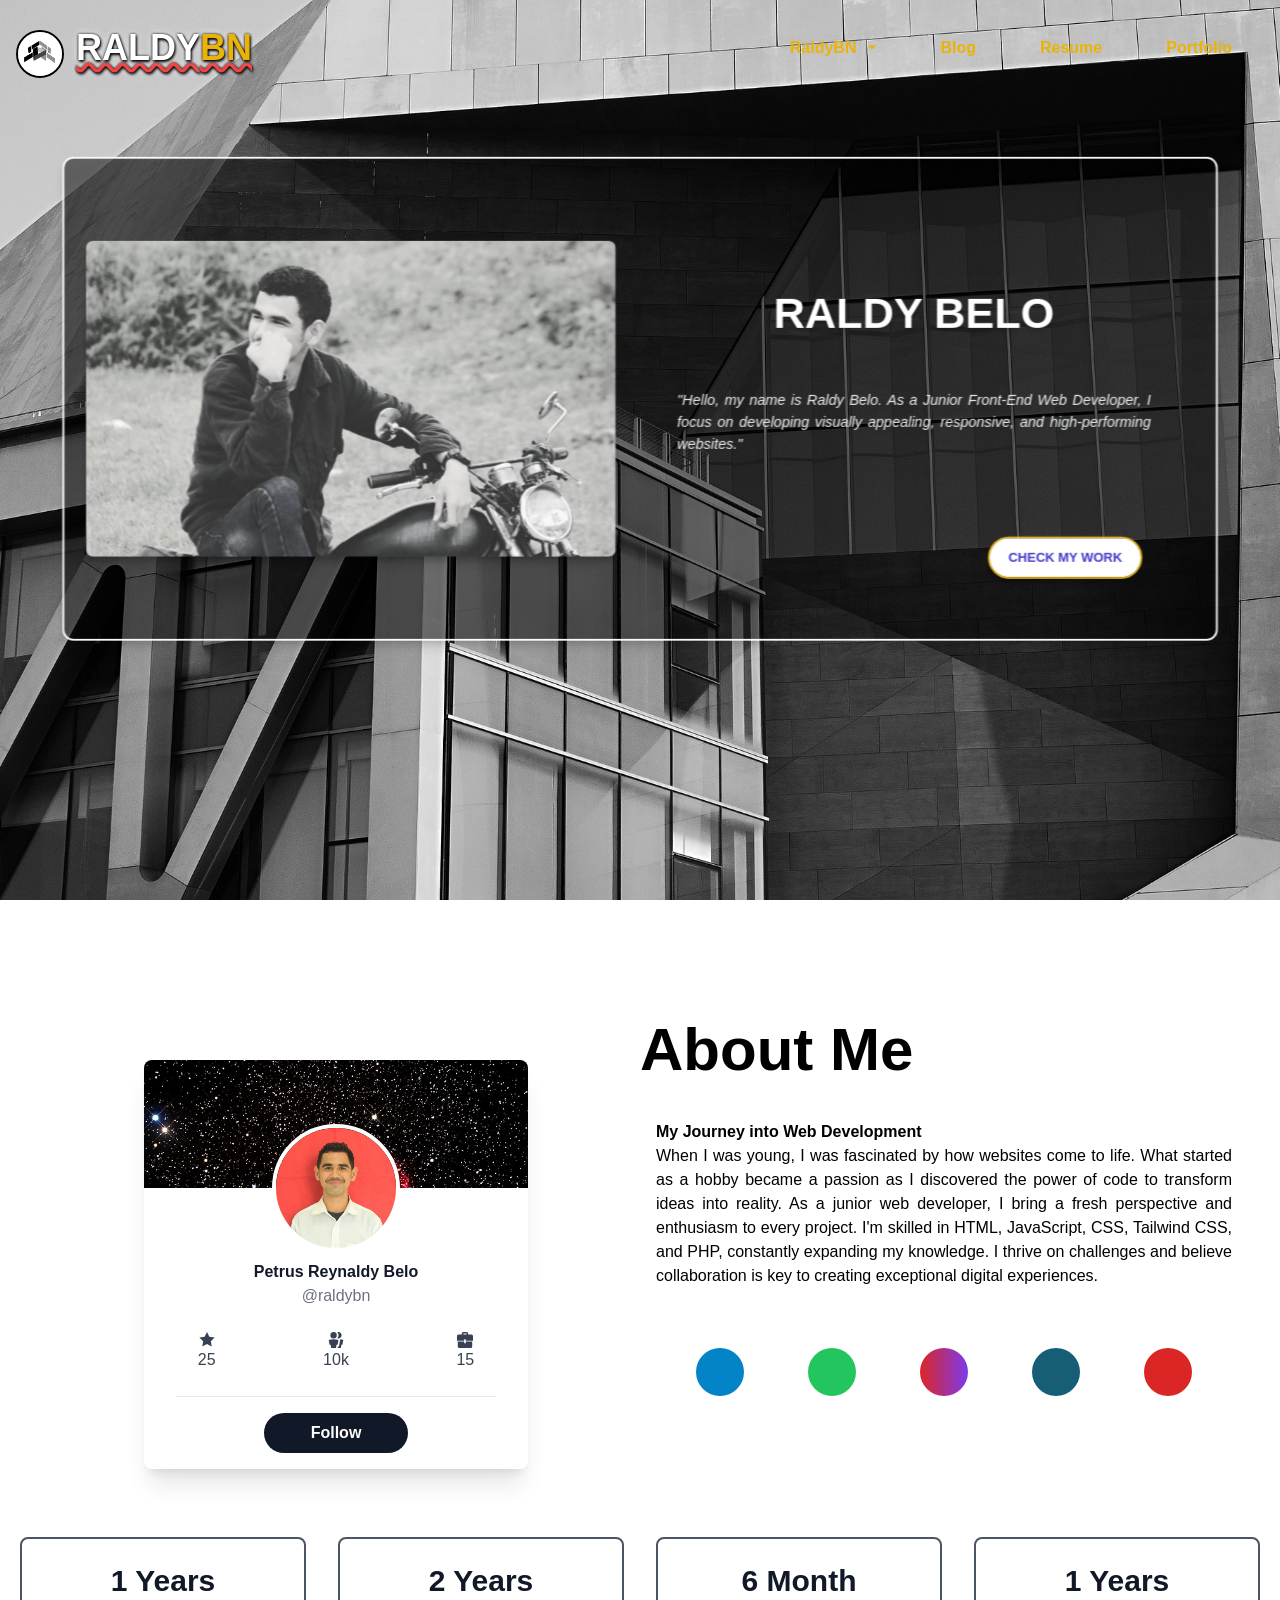
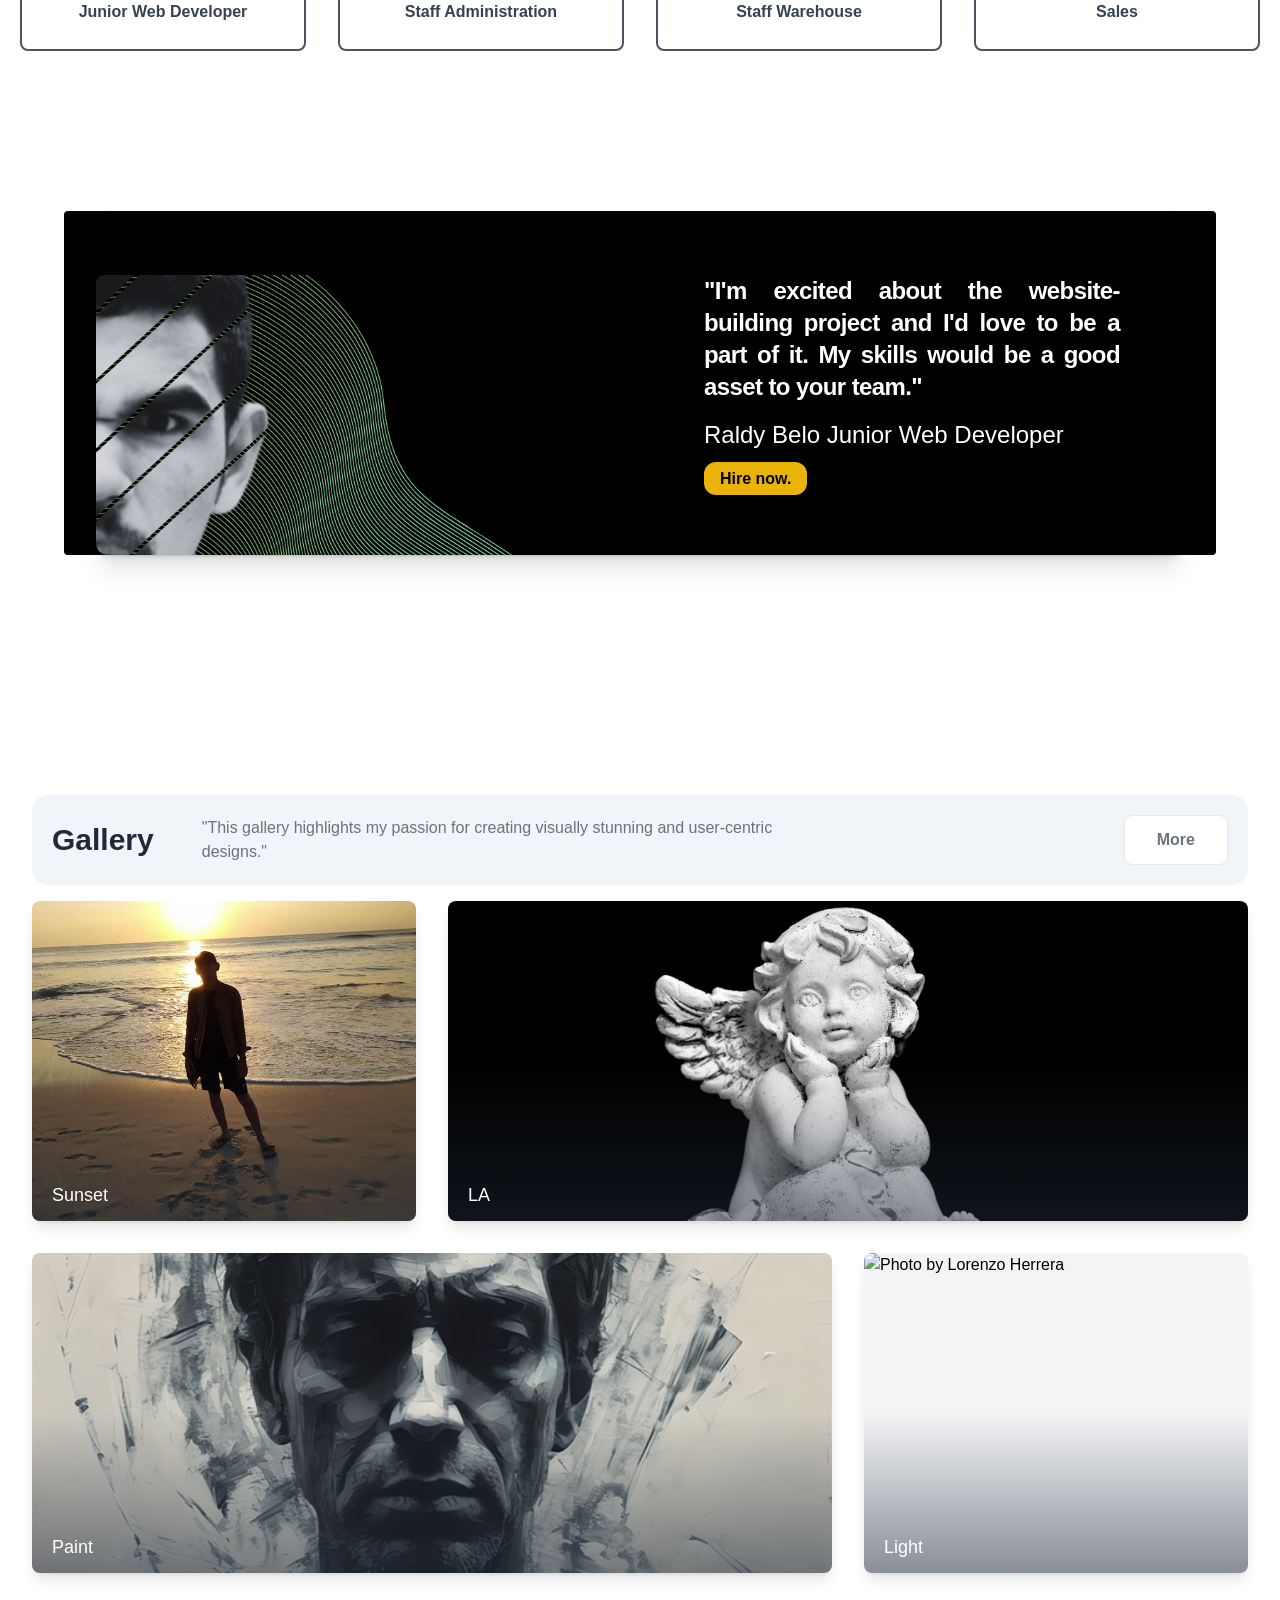
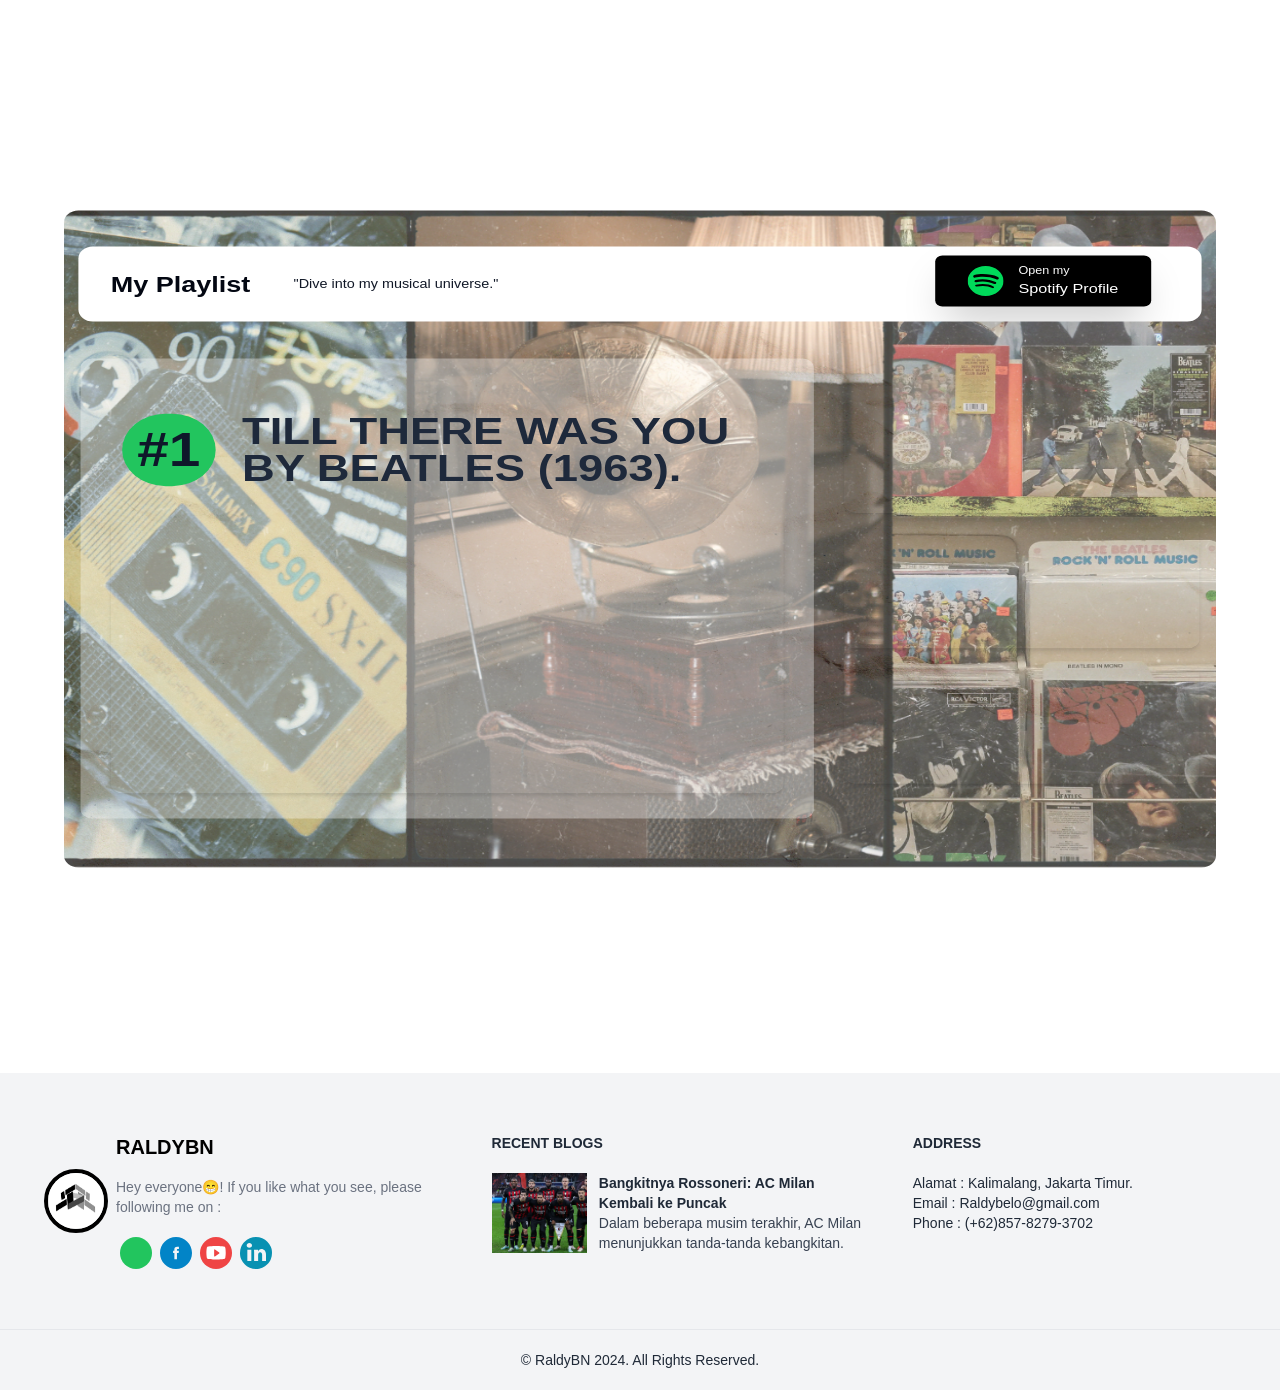
==== commit dd93fb4c: "pembaruan" ====
--- a/public/index.html
+++ b/public/index.html
@@ -153,7 +153,7 @@
     <div class="lg:w-2/4 w-auto ">
       <div class="lg:scale-y-100 scale-y-95">
         <h1 class="font-bold text-4xl lg:text-6xl py-8 lg:py-6">About Me</h1>
-        <p class="text-justify font-extralight md:w-auto">
+        <p class="text-justify font-extralight md:w-auto p-4">
           <span class="font-extrabold">My Journey into Web Development</span>
           <br>
             When I was young, I was fascinated by how websites come to life. What started as a hobby became a passion as I discovered the power of code to transform ideas into reality.
@@ -261,7 +261,7 @@
                 </a>
             </div>
     
-            <div class="grid grid-cols-2 gap-4 sm:grid-cols-3 md:gap-6 xl:gap-8 lg:scale-y-75 scale-y-100 lg:py-4">
+            <div class="grid grid-cols-2 gap-4 sm:grid-cols-3 md:gap-6 xl:gap-8 lg:scale-y-100 scale-y-100 lg:py-4">
                 <!-- image - start -->
                 <a href="#"
                     class="group relative flex h-48 items-end overflow-hidden rounded-lg bg-gray-100 shadow-lg md:h-80">
@@ -414,8 +414,8 @@
 
 
 
-  <footer class="lg:flex justify-around items-baseline w-full lg:h-full h-full bottom-0 left-0 right-0">
-    <div class="bg-gray-100">
+  <footer class="lg:flex justify-around items-baseline w-full bg-gray-100 lg:h-full h-full bottom-0 left-0 right-0">
+    <div class="w-full">
       <div class=" py-10 px-4 sm:px-6  text-gray-800 sm:flex justify-between mx-auto">
           <div class="p-5 sm:w-4/12 lg:w-full">
             <div class="lg:flex lg:justify-center items-center grid gap-2">
--- a/public/css/style.css
+++ b/public/css/style.css
@@ -629,10 +629,6 @@
   left: 0px;
 }
 
-.left-2\/4 {
-  left: 50%;
-}
-
 .left-4 {
   left: 1rem;
 }
@@ -952,10 +948,6 @@
 
 .w-6 {
   width: 1.5rem;
-}
-
-.w-60 {
-  width: 15rem;
 }
 
 .w-8 {
@@ -2624,10 +2616,6 @@
     position: static;
   }
 
-  .lg\:left-0 {
-    left: 0px;
-  }
-
   .lg\:mx-auto {
     margin-left: auto;
     margin-right: auto;
